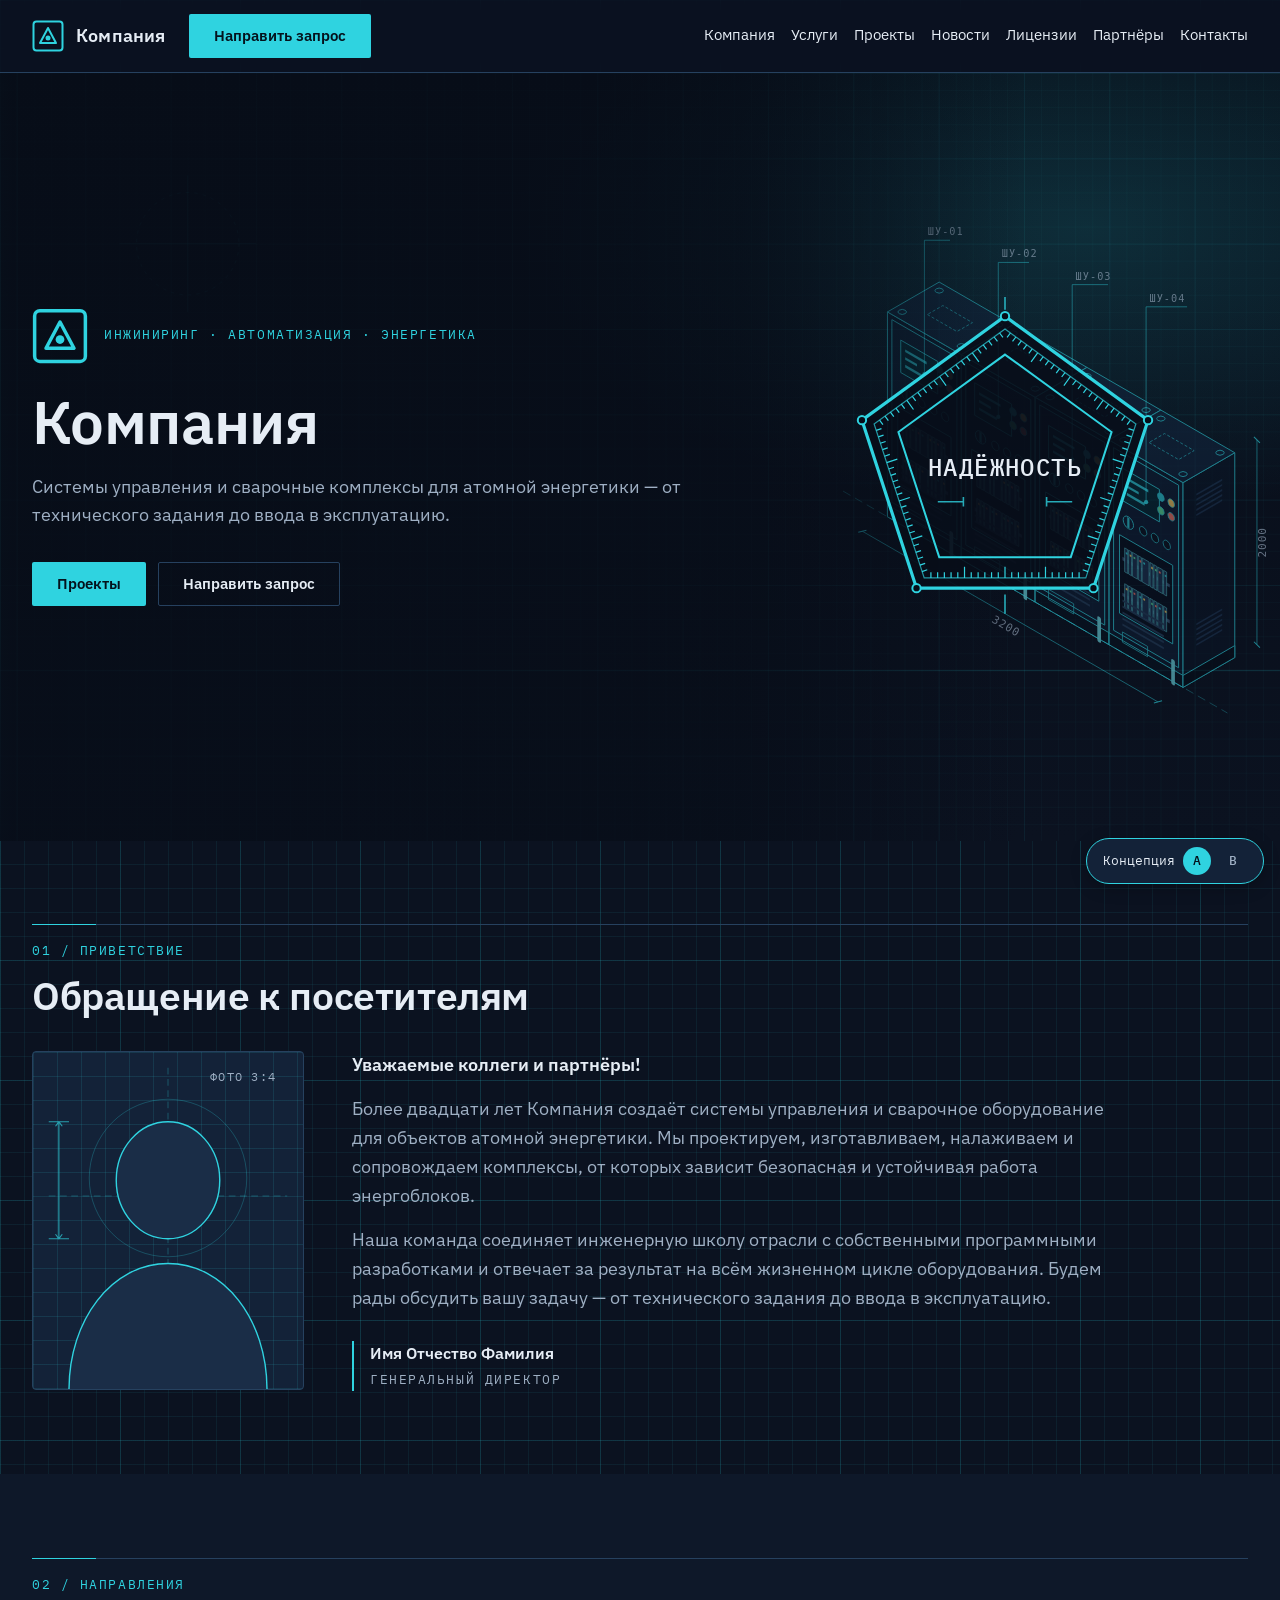
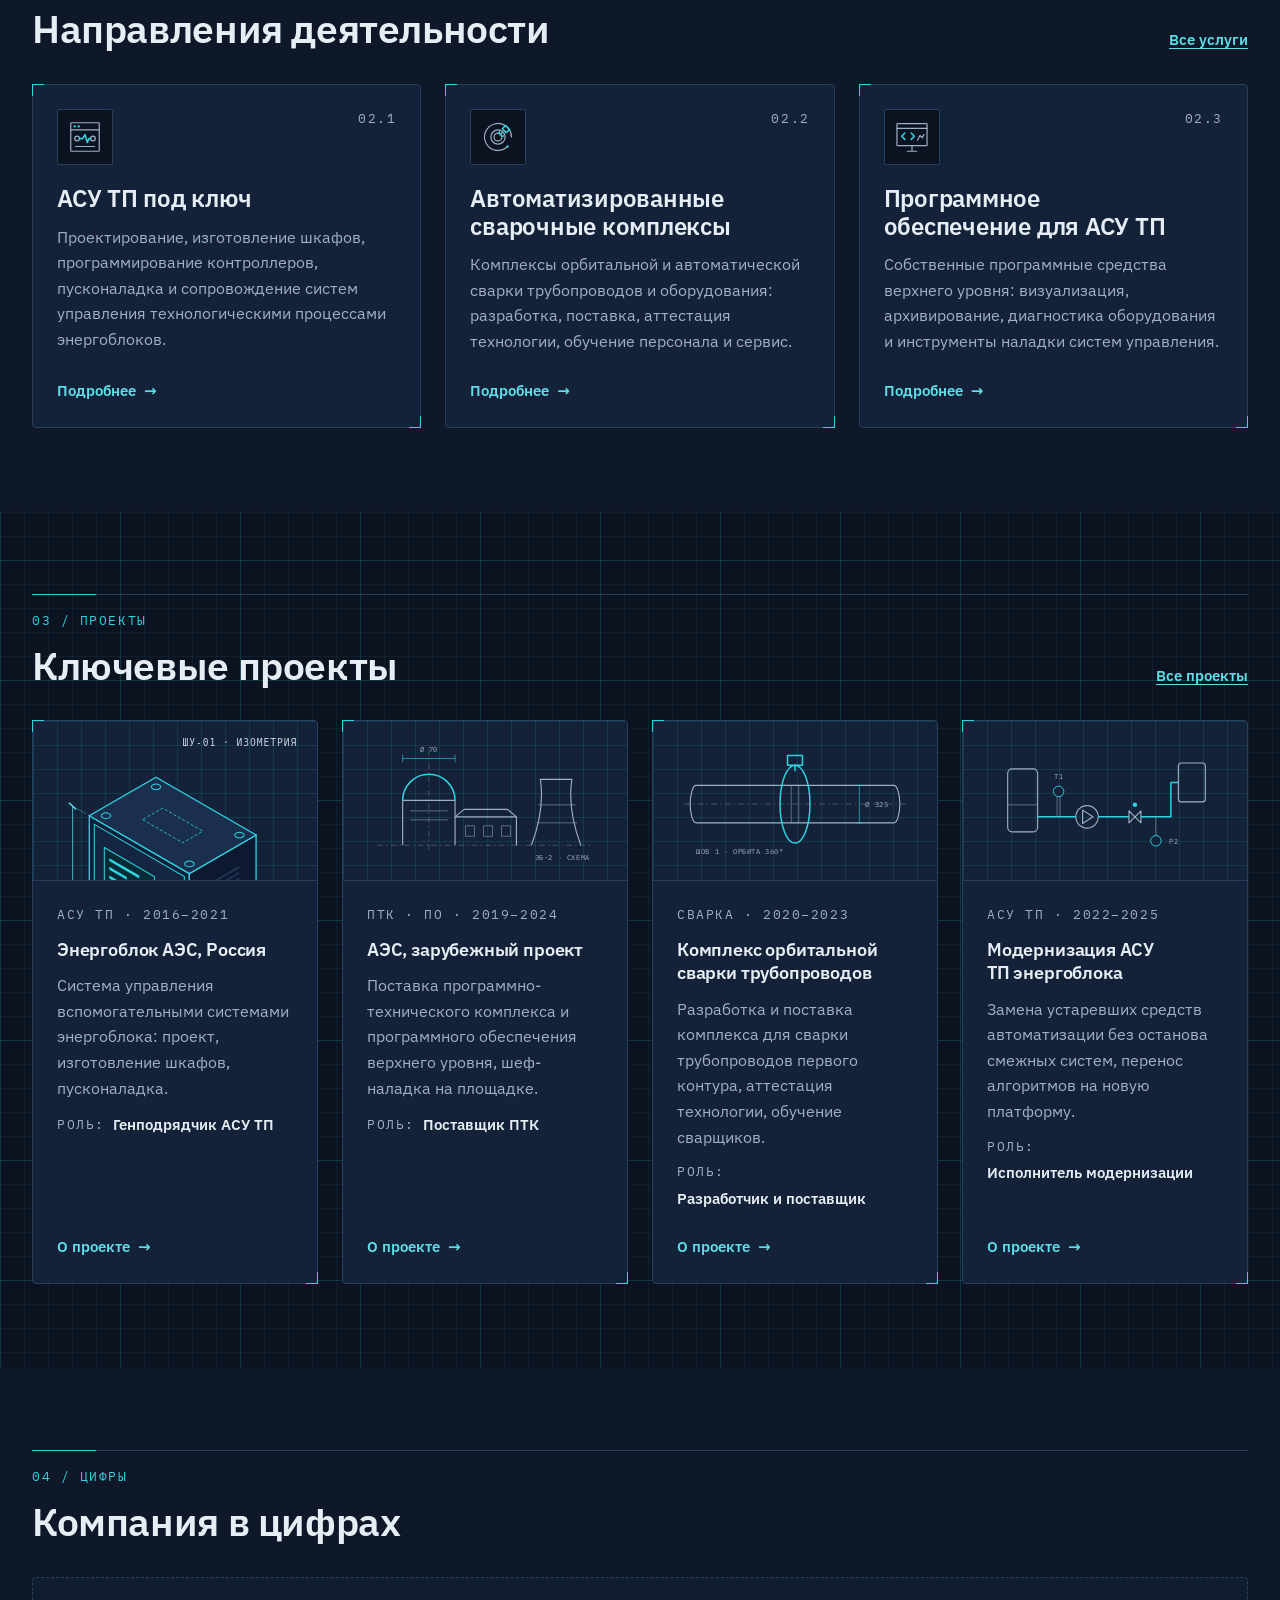
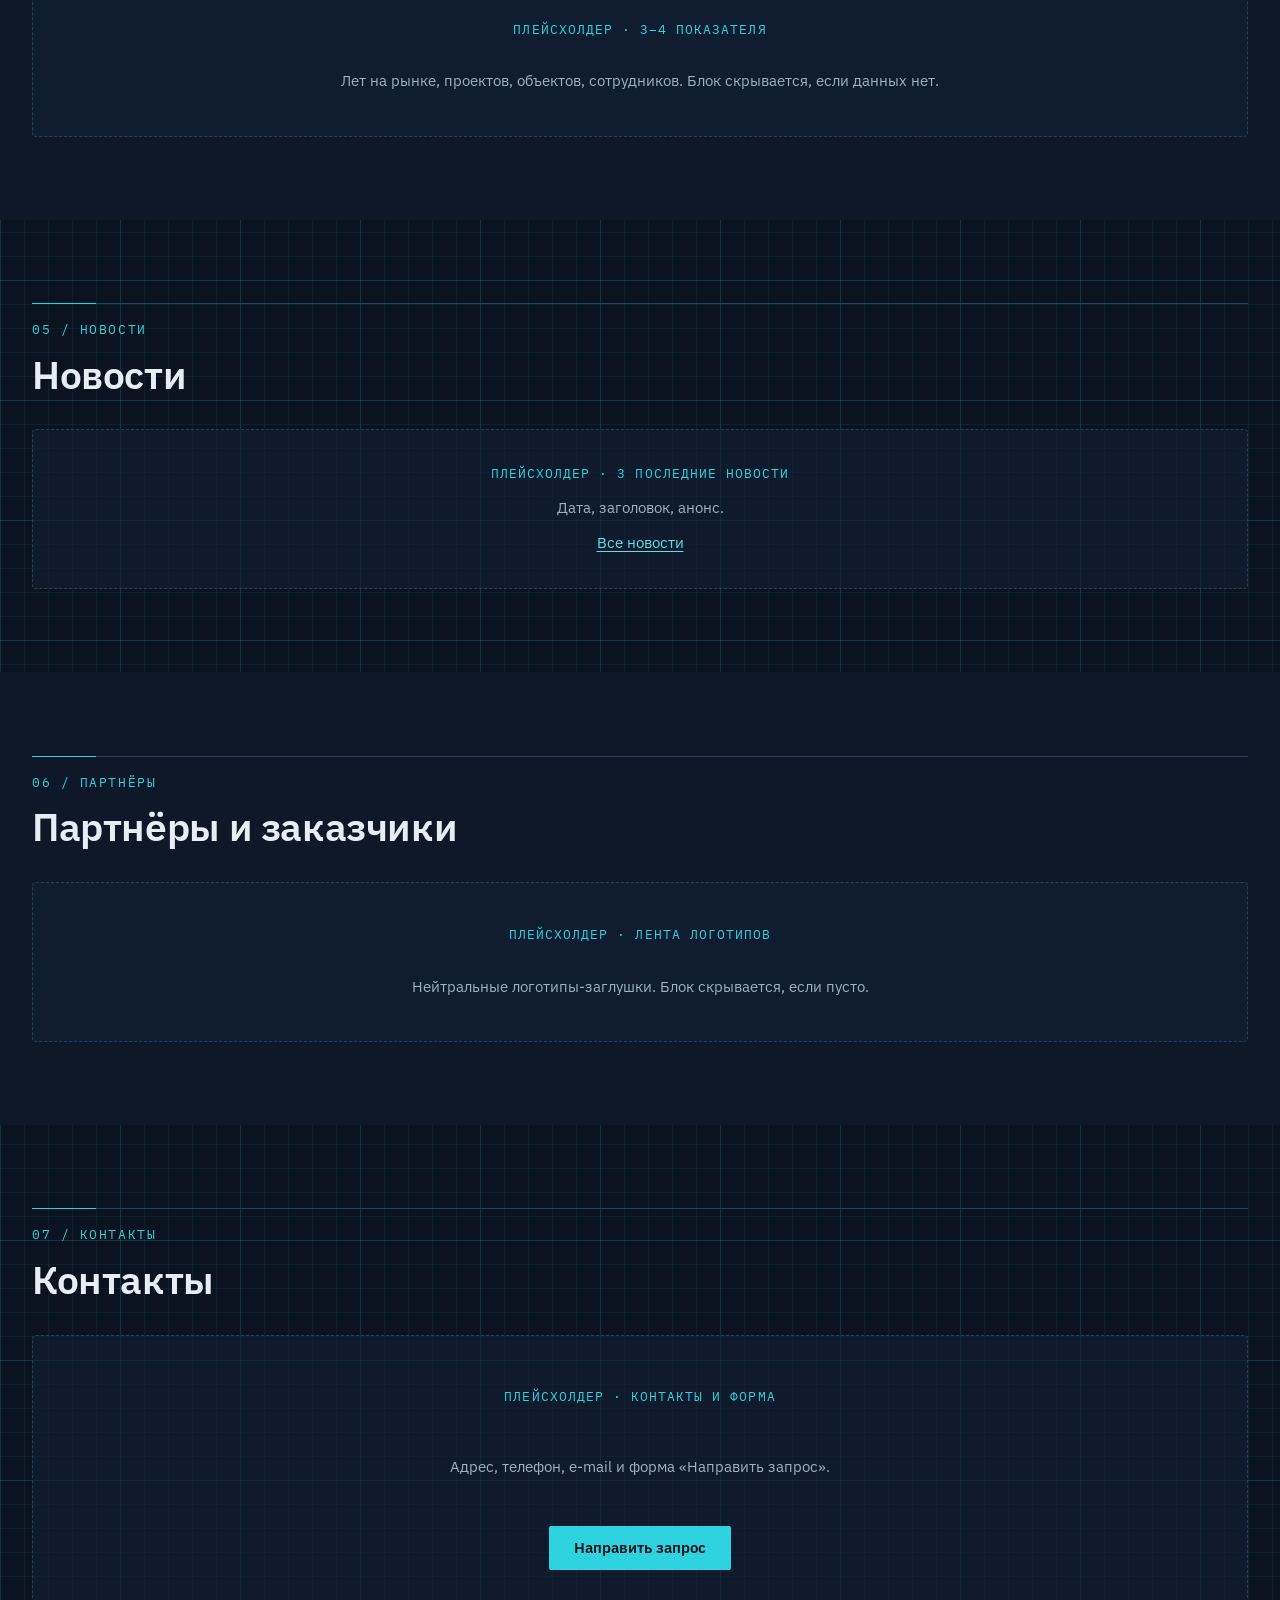
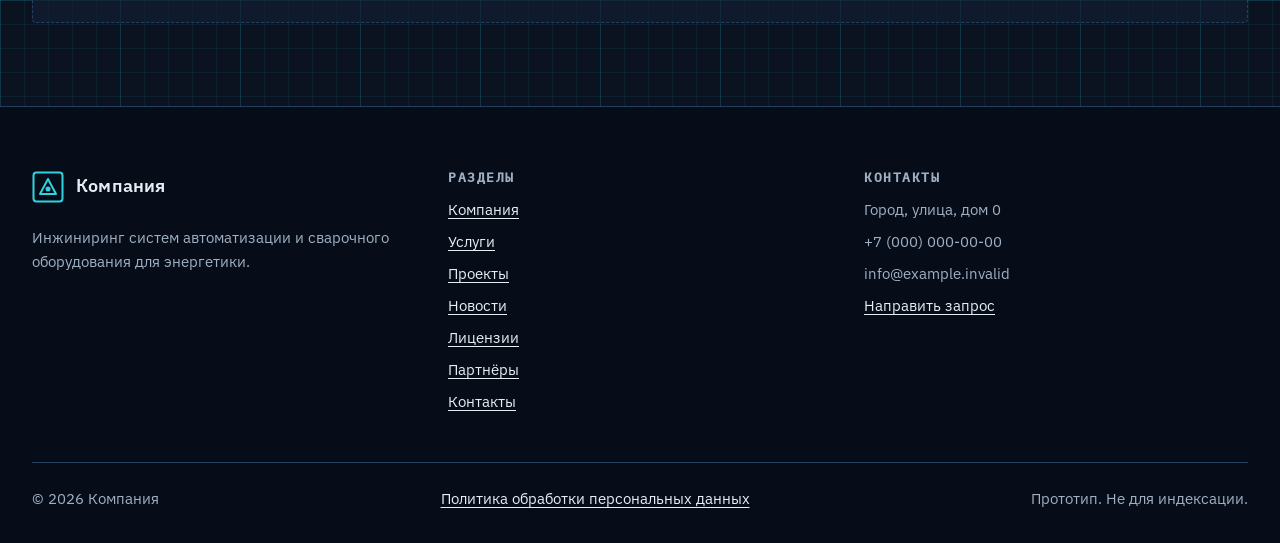
==== index.html @ c1baadd8 "WIP 0003: key projects - four anonymized project cards with code-drawn covers" ====
<!doctype html>
<html lang="ru" class="no-js" data-concept="a">
<head>
  <meta charset="utf-8">
  <meta name="viewport" content="width=device-width, initial-scale=1">
  <meta name="robots" content="noindex, nofollow">
  <title>Компания — прототип сайта</title>
  <meta name="description" content="Кликабельный прототип корпоративного сайта инжиниринговой компании.">
  <link rel="icon" href="assets/img/favicon.svg" type="image/svg+xml">
  <link rel="preload" href="assets/fonts/ibm-plex-sans/ibm-plex-sans-cyrillic-400-normal.woff2" as="font" type="font/woff2" crossorigin>
  <link rel="stylesheet" href="assets/css/fonts.css">
  <link rel="stylesheet" href="assets/css/tokens.css">
  <link rel="stylesheet" href="assets/css/base.css">
  <link rel="stylesheet" href="assets/css/blocks.css">
  <script src="assets/js/concept-init.js"></script>
  <script src="assets/js/main.js" defer></script>
</head>
<body>
  <a class="skip-link" href="#main">Перейти к содержанию</a>

  <header class="site-header">
    <div class="container site-header__inner">
      <a class="brand" href="index.html" aria-label="Компания — на главную">
        <svg class="brand__mark" viewBox="0 0 32 32" aria-hidden="true" focusable="false">
          <rect x="1.5" y="1.5" width="29" height="29" rx="3" fill="none" stroke="currentColor" stroke-width="2"/>
          <path d="M8 23 16 8l8 15z" fill="none" stroke="currentColor" stroke-width="2" stroke-linejoin="round"/>
          <circle cx="16" cy="18" r="2.5" fill="currentColor"/>
        </svg>
        <span class="brand__name">Компания</span>
      </a>
      <a class="btn btn--primary site-header__cta" href="#request">Направить запрос</a>
      <button class="nav-toggle" type="button" data-nav-toggle aria-expanded="false" aria-controls="site-nav" aria-label="Открыть меню">
        <span class="nav-toggle__icon" aria-hidden="true"></span>
      </button>
      <nav class="site-nav" id="site-nav" aria-label="Основное меню">
        <ul class="site-nav__list">
            <li><a class="site-nav__link" href="company.html">Компания</a></li>
            <li><a class="site-nav__link" href="services.html">Услуги</a></li>
            <li><a class="site-nav__link" href="projects.html">Проекты</a></li>
            <li><a class="site-nav__link" href="news.html">Новости</a></li>
            <li><a class="site-nav__link" href="licenses.html">Лицензии</a></li>
            <li><a class="site-nav__link" href="partners.html">Партнёры</a></li>
            <li><a class="site-nav__link" href="contacts.html">Контакты</a></li>
        </ul>
      </nav>
    </div>
  </header>

  <main id="main" tabindex="-1">
    <section class="hero theme-inverse" id="hero" aria-labelledby="hero-title" data-block="hero">
      <div class="hero__art" aria-hidden="true"><span class="hero__scan"></span></div>
      <div class="container hero__grid">
        <div>
          <div class="hero__brand">
            <svg class="hero__logo" viewBox="0 0 32 32" aria-hidden="true" focusable="false">
          <rect x="1.5" y="1.5" width="29" height="29" rx="3" fill="none" stroke="currentColor" stroke-width="2"/>
          <path d="M8 23 16 8l8 15z" fill="none" stroke="currentColor" stroke-width="2" stroke-linejoin="round"/>
          <circle cx="16" cy="18" r="2.5" fill="currentColor"/>
        </svg>
            <span class="eyebrow">Инжиниринг · Автоматизация · Энергетика</span>
          </div>
          <h1 class="hero__title" id="hero-title">Компания</h1>
          <!-- Слоган — текст-рыба, будет заменён формулировкой заказчика -->
          <p class="hero__slogan">Системы управления и сварочные комплексы для атомной энергетики — от технического задания до ввода в эксплуатацию.</p>
          <div class="hero__actions">
            <a class="btn btn--primary" href="projects.html">Проекты</a>
            <a class="btn btn--ghost" href="#request">Направить запрос</a>
          </div>
        </div>
        <!--
          Пятиугольный знак. ТЕКСТ ЗНАКА меняется в двух местах ниже:
          в <title> (его читает скринридер) и в <text class="sign__text">.
          Длинная надпись сама ужимается по ширине (data-max, см. assets/js/main.js).
          Графика A и B — две группы, видна та, что соответствует концепции.
        -->
        <svg class="sign hero__sign" viewBox="0 0 200 200" role="img" aria-labelledby="sign-title" focusable="false">
          <title id="sign-title">Знак компании «Надёжность»</title>
          <defs>
            <linearGradient id="sign-fill" x1="0" y1="0" x2="0" y2="1">
              <stop offset="0" class="sign__stop-1"/>
              <stop offset="1" class="sign__stop-2"/>
            </linearGradient>
          </defs>
          <g class="sign__art sign__art--a">
            <polygon class="sign__plate" points="100.0,12.0 189.4,77.0 155.3,182.0 44.7,182.0 10.6,77.0"/>
            <polygon class="sign__outline" points="100.0,12.0 189.4,77.0 155.3,182.0 44.7,182.0 10.6,77.0"/>
            <polygon class="sign__line" points="100.0,20.0 181.8,79.4 150.5,175.6 49.5,175.6 18.2,79.4"/>
            <path class="sign__ticks" d="M103.4 22.5l-2.1 2.8M106.8 25.0l-2.1 2.8M110.2 27.4l-2.1 2.8M113.6 29.9l-2.1 2.8M117.0 32.4l-2.1 2.8M120.4 34.9l-4.1 5.7M123.9 37.3l-2.1 2.8M127.3 39.8l-2.1 2.8M130.7 42.3l-2.1 2.8M134.1 44.8l-2.1 2.8M137.5 47.2l-2.1 2.8M140.9 49.7l-4.1 5.7M144.3 52.2l-2.1 2.8M147.7 54.7l-2.1 2.8M151.1 57.1l-2.1 2.8M154.5 59.6l-2.1 2.8M157.9 62.1l-2.1 2.8M161.3 64.6l-4.1 5.7M164.8 67.0l-2.1 2.8M168.2 69.5l-2.1 2.8M171.6 72.0l-2.1 2.8M175.0 74.5l-2.1 2.8M178.4 76.9l-2.1 2.8M180.5 83.4l-3.3 -1.1M179.2 87.4l-3.3 -1.1M177.9 91.4l-3.3 -1.1M176.6 95.4l-3.3 -1.1M175.3 99.5l-3.3 -1.1M174.0 103.5l-6.7 -2.2M172.7 107.5l-3.3 -1.1M171.4 111.5l-3.3 -1.1M170.1 115.5l-3.3 -1.1M168.8 119.5l-3.3 -1.1M167.5 123.5l-3.3 -1.1M166.2 127.5l-6.7 -2.2M164.9 131.5l-3.3 -1.1M163.6 135.5l-3.3 -1.1M162.3 139.5l-3.3 -1.1M161.0 143.5l-3.3 -1.1M159.7 147.5l-3.3 -1.1M158.4 151.5l-6.7 -2.2M157.1 155.5l-3.3 -1.1M155.8 159.6l-3.3 -1.1M154.5 163.6l-3.3 -1.1M153.2 167.6l-3.3 -1.1M151.9 171.6l-3.3 -1.1M146.3 175.6l-0.0 -3.5M142.1 175.6l-0.0 -3.5M137.9 175.6l-0.0 -3.5M133.7 175.6l-0.0 -3.5M129.5 175.6l-0.0 -3.5M125.3 175.6l-0.0 -7.0M121.1 175.6l-0.0 -3.5M116.8 175.6l-0.0 -3.5M112.6 175.6l-0.0 -3.5M108.4 175.6l-0.0 -3.5M104.2 175.6l-0.0 -3.5M100.0 175.6l-0.0 -7.0M95.8 175.6l-0.0 -3.5M91.6 175.6l-0.0 -3.5M87.4 175.6l-0.0 -3.5M83.2 175.6l-0.0 -3.5M78.9 175.6l-0.0 -3.5M74.7 175.6l-0.0 -7.0M70.5 175.6l-0.0 -3.5M66.3 175.6l-0.0 -3.5M62.1 175.6l-0.0 -3.5M57.9 175.6l-0.0 -3.5M53.7 175.6l-0.0 -3.5M48.1 171.6l3.3 -1.1M46.8 167.6l3.3 -1.1M45.5 163.6l3.3 -1.1M44.2 159.6l3.3 -1.1M42.9 155.5l3.3 -1.1M41.6 151.5l6.7 -2.2M40.3 147.5l3.3 -1.1M39.0 143.5l3.3 -1.1M37.7 139.5l3.3 -1.1M36.4 135.5l3.3 -1.1M35.1 131.5l3.3 -1.1M33.8 127.5l6.7 -2.2M32.5 123.5l3.3 -1.1M31.2 119.5l3.3 -1.1M29.9 115.5l3.3 -1.1M28.6 111.5l3.3 -1.1M27.3 107.5l3.3 -1.1M26.0 103.5l6.7 -2.2M24.7 99.5l3.3 -1.1M23.4 95.4l3.3 -1.1M22.1 91.4l3.3 -1.1M20.8 87.4l3.3 -1.1M19.5 83.4l3.3 -1.1M21.6 76.9l2.1 2.8M25.0 74.5l2.1 2.8M28.4 72.0l2.1 2.8M31.8 69.5l2.1 2.8M35.2 67.0l2.1 2.8M38.7 64.6l4.1 5.7M42.1 62.1l2.1 2.8M45.5 59.6l2.1 2.8M48.9 57.1l2.1 2.8M52.3 54.7l2.1 2.8M55.7 52.2l2.1 2.8M59.1 49.7l4.1 5.7M62.5 47.2l2.1 2.8M65.9 44.8l2.1 2.8M69.3 42.3l2.1 2.8M72.7 39.8l2.1 2.8M76.1 37.3l2.1 2.8M79.6 34.9l4.1 5.7M83.0 32.4l2.1 2.8M86.4 29.9l2.1 2.8M89.8 27.4l2.1 2.8M93.2 25.0l2.1 2.8M96.6 22.5l2.1 2.8"/>
            <polygon class="sign__frame" points="100.0,36.0 166.6,84.4 141.1,162.6 58.9,162.6 33.4,84.4"/>
            <g class="sign__nodes"><circle cx="100.0" cy="12.0" r="2.6"/><circle cx="189.4" cy="77.0" r="2.6"/><circle cx="155.3" cy="182.0" r="2.6"/><circle cx="44.7" cy="182.0" r="2.6"/><circle cx="10.6" cy="77.0" r="2.6"/></g>
            <path class="sign__marks" d="M100 0v8M100 186v12M58 128h16M126 128h16M74 125v6M126 125v6"/>
          </g>
          <g class="sign__art sign__art--b">
            <polygon class="sign__ring" points="100.0,9.0 192.3,76.0 157.0,184.5 43.0,184.5 7.7,76.0"/>
            <polygon class="sign__body" points="100.0,16.0 185.6,78.2 152.9,178.8 47.1,178.8 14.4,78.2" fill="url(#sign-fill)"/>
            <polygon class="sign__inner" points="100.0,28.0 174.2,81.9 145.8,169.1 54.2,169.1 25.8,81.9"/>
            <path class="sign__rule" d="M76 128h48"/>
          </g>
          <text class="sign__text" x="100" y="106" text-anchor="middle" dominant-baseline="central" data-max="108">Надёжность</text>
        </svg>
      </div>
    </section>
    <section class="section" id="welcome" aria-labelledby="welcome-title" data-block="welcome">
      <div class="container">
        <div class="section__head">
          <span class="eyebrow">01 / Приветствие</span>
          <h2 id="welcome-title">Обращение к посетителям</h2>
        </div>
        <div class="welcome">
          <!-- Портрет — абстрактный плейсхолдер, нарисован кодом; фото руководителя предоставит заказчик -->
          <div class="welcome__portrait grid-surface frame-ticks">
            <svg class="portrait" viewBox="0 0 240 300" aria-hidden="true" focusable="false">
              <path class="portrait__axis" d="M120 14v272M14 128h212"/>
              <circle class="portrait__ring" cx="120" cy="112" r="70"/>
              <path class="portrait__fill" d="M120 62a46 52 0 1 1 0 104a46 52 0 1 1 0-104zM32 300c0-62 38-112 88-112s88 50 88 112z"/>
              <path class="portrait__line" d="M120 62a46 52 0 1 1 0 104a46 52 0 1 1 0-104zM32 300c0-62 38-112 88-112s88 50 88 112"/>
              <path class="portrait__dim" d="M14 62h18M14 166h18M23 62v104M20 66l3-4 3 4M20 162l3 4 3-4"/>
              <text class="portrait__label" x="216" y="26" text-anchor="end">ФОТО 3:4</text>
            </svg>
          </div>
          <div class="welcome__body">
            <p class="welcome__lead">Уважаемые коллеги и партнёры!</p>
            <p class="welcome__text">Более двадцати лет Компания создаёт системы управления и сварочное оборудование для объектов атомной энергетики. Мы проектируем, изготавливаем, налаживаем и сопровождаем комплексы, от которых зависит безопасная и устойчивая работа энергоблоков.</p>
            <p class="welcome__text">Наша команда соединяет инженерную школу отрасли с собственными программными разработками и отвечает за результат на всём жизненном цикле оборудования. Будем рады обсудить вашу задачу — от технического задания до ввода в эксплуатацию.</p>
            <p class="welcome__sign">
              <span class="welcome__name">Имя Отчество Фамилия</span>
              <span class="welcome__role label">Генеральный директор</span>
            </p>
          </div>
        </div>
      </div>
    </section>
    <section class="section section--alt" id="directions" aria-labelledby="directions-title" data-block="directions">
      <div class="container">
        <div class="section__head section__head--split">
          <span class="eyebrow">02 / Направления</span>
          <h2 id="directions-title">Направления деятельности</h2>
          <a class="section__more" href="services.html">Все услуги</a>
        </div>
        <ul class="card-grid card-grid--3" role="list">
          <li>
            <article class="card direction frame-ticks">
              <div class="card__body">
                <div class="direction__top">
                  <svg class="icon direction__icon" viewBox="0 0 48 48" aria-hidden="true" focusable="false">
                    <rect x="6" y="6" width="36" height="36" rx="1"/>
                    <path d="M6 15h36M12 36h24"/>
                    <circle cx="14" cy="26" r="3"/>
                    <circle cx="34" cy="26" r="3"/>
                    <path class="icon__accent" d="M17 26h4l3-5 3 10 2-5h2"/>
                    <circle class="icon__dot" cx="11" cy="10.5" r="1.5"/>
                    <circle class="icon__dot" cx="16" cy="10.5" r="1.5"/>
                  </svg>
                  <span class="label">02.1</span>
                </div>
                <h3 class="card__title"><a class="card__link" href="services.html">АСУ ТП под ключ</a></h3>
                <p class="card__text">Проектирование, изготовление шкафов, программирование контроллеров, пусконаладка и сопровождение систем управления технологическими процессами энергоблоков.</p>
                <span class="card__more" aria-hidden="true">Подробнее</span>
              </div>
            </article>
          </li>
          <li>
            <article class="card direction frame-ticks">
              <div class="card__body">
                <div class="direction__top">
                  <svg class="icon direction__icon" viewBox="0 0 48 48" aria-hidden="true" focusable="false">
                    <circle cx="24" cy="24" r="9"/>
                    <circle cx="24" cy="24" r="5"/>
                    <path d="M36 36A17 17 0 1 1 41 24"/>
                    <path class="icon__accent" d="M33.5 9.5l5 5-4 4-5-5zM29 19l-2.5 2.5M31 22.5l-2 1M26 17.5l-1 2"/>
                    <circle class="icon__dot" cx="36" cy="36" r="1.5"/>
                  </svg>
                  <span class="label">02.2</span>
                </div>
                <h3 class="card__title"><a class="card__link" href="services.html">Автоматизированные сварочные комплексы</a></h3>
                <p class="card__text">Комплексы орбитальной и автоматической сварки трубопроводов и оборудования: разработка, поставка, аттестация технологии, обучение персонала и сервис.</p>
                <span class="card__more" aria-hidden="true">Подробнее</span>
              </div>
            </article>
          </li>
          <li>
            <article class="card direction frame-ticks">
              <div class="card__body">
                <div class="direction__top">
                  <svg class="icon direction__icon" viewBox="0 0 48 48" aria-hidden="true" focusable="false">
                    <rect x="5" y="7" width="38" height="28" rx="1"/>
                    <path d="M5 13h38M18 42h12M24 35v7"/>
                    <path class="icon__accent" d="M15 19l-4 4 4 4M23 19l4 4-4 4"/>
                    <path d="M31 28l3-6 3 3 2-4"/>
                  </svg>
                  <span class="label">02.3</span>
                </div>
                <h3 class="card__title"><a class="card__link" href="services.html">Программное обеспечение для АСУ ТП</a></h3>
                <p class="card__text">Собственные программные средства верхнего уровня: визуализация, архивирование, диагностика оборудования и инструменты наладки систем управления.</p>
                <span class="card__more" aria-hidden="true">Подробнее</span>
              </div>
            </article>
          </li>
        </ul>
      </div>
    </section>
    <section class="section" id="key-projects" aria-labelledby="key-projects-title" data-block="key-projects">
      <div class="container">
        <div class="section__head section__head--split">
          <span class="eyebrow">03 / Проекты</span>
          <h2 id="key-projects-title">Ключевые проекты</h2>
          <a class="section__more" href="projects.html">Все проекты</a>
        </div>
        <!-- Объекты обезличены; роли и годы условные. Обложки нарисованы кодом. -->
        <ul class="card-grid card-grid--4" role="list">
          <li>
            <article class="card project frame-ticks">
              <div class="project__cover grid-surface">
                <img class="only-a" src="assets/img/cabinet-a.svg" width="270" height="470" loading="lazy" decoding="async" alt="">
                <img class="only-b" src="assets/img/cabinet-b.svg" width="270" height="470" loading="lazy" decoding="async" alt="">
              </div>
              <div class="card__body">
                <span class="label">АСУ ТП · 2016–2021</span>
                <h3 class="card__title"><a class="card__link" href="project.html">Энергоблок АЭС, Россия</a></h3>
                <p class="card__text">Система управления вспомогательными системами энергоблока: проект, изготовление шкафов, пусконаладка.</p>
                <dl class="project__meta">
                  <dt>Роль</dt>
                  <dd>Генподрядчик АСУ ТП</dd>
                </dl>
                <span class="card__more" aria-hidden="true">О проекте</span>
              </div>
            </article>
          </li>
          <li>
            <article class="card project frame-ticks">
              <div class="project__cover grid-surface">
                <svg class="cover" viewBox="0 0 320 180" aria-hidden="true" focusable="false">
                  <path class="cover__axis" d="M85 22v136M16 150h288"/>
                  <path class="cover__dim" d="M50 34h70M50 29v10M120 29v10"/>
                  <text class="cover__text" x="85" y="26" text-anchor="middle">Ø 70</text>
                  <path class="cover__line" d="M50 150V90h70v60M120 112h82v38M120 112l12-10h58l12 10M222 150q18-48 12-88h42q-6 40 12 88"/>
                  <path class="cover__line cover__line--accent" d="M50 90a35 35 0 0 1 70 0"/>
                  <path class="cover__thin" d="M60 104h50M60 116h50M134 124h12v14h-12zM158 124h12v14h-12zM182 124h12v14h-12zM231 96h50M229 120h54"/>
                  <text class="cover__text" x="300" y="170" text-anchor="end">ЭБ-2 · СХЕМА</text>
                </svg>
              </div>
              <div class="card__body">
                <span class="label">ПТК · ПО · 2019–2024</span>
                <h3 class="card__title"><a class="card__link" href="project.html">АЭС, зарубежный проект</a></h3>
                <p class="card__text">Поставка программно-технического комплекса и программного обеспечения верхнего уровня, шеф-наладка на площадке.</p>
                <dl class="project__meta">
                  <dt>Роль</dt>
                  <dd>Поставщик ПТК</dd>
                </dl>
                <span class="card__more" aria-hidden="true">О проекте</span>
              </div>
            </article>
          </li>
          <li>
            <article class="card project frame-ticks">
              <div class="project__cover grid-surface">
                <svg class="cover" viewBox="0 0 320 180" aria-hidden="true" focusable="false">
                  <path class="cover__axis" d="M12 95h296"/>
                  <path class="cover__line" d="M28 70h264M28 120h264M28 70a8 25 0 0 0 0 50M292 70a8 25 0 0 1 0 50"/>
                  <path class="cover__thin" d="M155 70v50M165 70v50"/>
                  <ellipse class="cover__line cover__line--accent" cx="160" cy="95" rx="20" ry="52"/>
                  <path class="cover__line cover__line--accent" d="M150 30h20v13h-20zM160 43v8"/>
                  <path class="cover__dim" d="M246 70v50M241 70h10M241 120h10"/>
                  <text class="cover__text" x="254" y="99">Ø 325</text>
                  <text class="cover__text" x="28" y="162">ШОВ 1 · ОРБИТА 360°</text>
                </svg>
              </div>
              <div class="card__body">
                <span class="label">Сварка · 2020–2023</span>
                <h3 class="card__title"><a class="card__link" href="project.html">Комплекс орбитальной сварки трубопроводов</a></h3>
                <p class="card__text">Разработка и поставка комплекса для сварки трубопроводов первого контура, аттестация технологии, обучение сварщиков.</p>
                <dl class="project__meta">
                  <dt>Роль</dt>
                  <dd>Разработчик и поставщик</dd>
                </dl>
                <span class="card__more" aria-hidden="true">О проекте</span>
              </div>
            </article>
          </li>
          <li>
            <article class="card project frame-ticks">
              <div class="project__cover grid-surface">
                <svg class="cover" viewBox="0 0 320 180" aria-hidden="true" focusable="false">
                  <rect class="cover__line" x="30" y="48" width="40" height="84" rx="6"/>
                  <path class="cover__thin" d="M30 96h40"/>
                  <circle class="cover__line" cx="136" cy="112" r="15"/>
                  <path class="cover__line" d="M130 103l14 9-14 9z"/>
                  <path class="cover__line" d="M192 104l16 16v-16l-16 16z"/>
                  <rect class="cover__line" x="258" y="40" width="36" height="52" rx="4"/>
                  <path class="cover__line cover__line--accent" d="M70 112h51M151 112h41M208 112h40V66h10"/>
                  <path class="cover__thin" d="M96 112V84M100 112v-28M228 112v26"/>
                  <circle class="cover__node" cx="98" cy="78" r="7"/>
                  <circle class="cover__node" cx="228" cy="144" r="7"/>
                  <text class="cover__text" x="98" y="62" text-anchor="middle">T1</text>
                  <text class="cover__text" x="246" y="148">P2</text>
                  <circle class="cover__dot" cx="200" cy="96" r="3"/>
                </svg>
              </div>
              <div class="card__body">
                <span class="label">АСУ ТП · 2022–2025</span>
                <h3 class="card__title"><a class="card__link" href="project.html">Модернизация АСУ ТП энергоблока</a></h3>
                <p class="card__text">Замена устаревших средств автоматизации без останова смежных систем, перенос алгоритмов на новую платформу.</p>
                <dl class="project__meta">
                  <dt>Роль</dt>
                  <dd>Исполнитель модернизации</dd>
                </dl>
                <span class="card__more" aria-hidden="true">О проекте</span>
              </div>
            </article>
          </li>
        </ul>
      </div>
    </section>
    <section class="section section--alt" id="figures" aria-labelledby="figures-title" data-block="figures">
      <div class="container">
        <div class="section__head">
          <span class="eyebrow">04 / Цифры</span>
          <h2 id="figures-title">Компания в цифрах</h2>
        </div>
        <div class="placeholder">
          <span class="placeholder__tag">Плейсхолдер · 3–4 показателя</span>
          <p>Лет на рынке, проектов, объектов, сотрудников. Блок скрывается, если данных нет.</p>
        </div>
      </div>
    </section>
    <section class="section" id="news" aria-labelledby="news-title" data-block="news">
      <div class="container">
        <div class="section__head">
          <span class="eyebrow">05 / Новости</span>
          <h2 id="news-title">Новости</h2>
        </div>
        <div class="placeholder">
          <span class="placeholder__tag">Плейсхолдер · 3 последние новости</span>
          <p>Дата, заголовок, анонс.</p>
          <p><a href="news.html">Все новости</a></p>
        </div>
      </div>
    </section>
    <section class="section section--alt" id="partners" aria-labelledby="partners-title" data-block="partners">
      <div class="container">
        <div class="section__head">
          <span class="eyebrow">06 / Партнёры</span>
          <h2 id="partners-title">Партнёры и заказчики</h2>
        </div>
        <div class="placeholder">
          <span class="placeholder__tag">Плейсхолдер · лента логотипов</span>
          <p>Нейтральные логотипы-заглушки. Блок скрывается, если пусто.</p>
        </div>
      </div>
    </section>
    <section class="section" id="contacts" aria-labelledby="contacts-title" data-block="contacts">
      <div class="container">
        <div class="section__head">
          <span class="eyebrow">07 / Контакты</span>
          <h2 id="contacts-title">Контакты</h2>
        </div>
        <div class="placeholder placeholder--tall">
          <span class="placeholder__tag">Плейсхолдер · контакты и форма</span>
          <p>Адрес, телефон, e-mail и форма «Направить запрос».</p>
          <p><a class="btn btn--primary" href="contacts.html#request">Направить запрос</a></p>
        </div>
      </div>
    </section>
  </main>

  <footer class="site-footer theme-inverse">
    <div class="container">
      <div class="site-footer__grid">
        <div>
          <a class="brand" href="index.html" aria-label="Компания — на главную">
            <svg class="brand__mark" viewBox="0 0 32 32" aria-hidden="true" focusable="false">
          <rect x="1.5" y="1.5" width="29" height="29" rx="3" fill="none" stroke="currentColor" stroke-width="2"/>
          <path d="M8 23 16 8l8 15z" fill="none" stroke="currentColor" stroke-width="2" stroke-linejoin="round"/>
          <circle cx="16" cy="18" r="2.5" fill="currentColor"/>
        </svg>
            <span class="brand__name">Компания</span>
          </a>
          <p class="site-footer__muted site-footer__about">Инжиниринг систем автоматизации и сварочного оборудования для энергетики.</p>
        </div>
        <nav aria-label="Разделы сайта">
          <h2 class="site-footer__title">Разделы</h2>
          <ul class="site-footer__list">
            <li><a href="company.html">Компания</a></li>
            <li><a href="services.html">Услуги</a></li>
            <li><a href="projects.html">Проекты</a></li>
            <li><a href="news.html">Новости</a></li>
            <li><a href="licenses.html">Лицензии</a></li>
            <li><a href="partners.html">Партнёры</a></li>
            <li><a href="contacts.html">Контакты</a></li>
          </ul>
        </nav>
        <div>
          <h2 class="site-footer__title">Контакты</h2>
          <ul class="site-footer__list">
            <li class="site-footer__muted">Город, улица, дом 0</li>
            <li class="site-footer__muted">+7 (000) 000-00-00</li>
            <li class="site-footer__muted">info@example.invalid</li>
            <li><a href="contacts.html#request">Направить запрос</a></li>
          </ul>
        </div>
      </div>
      <div class="site-footer__bottom">
        <span>© <span data-year>2026</span> Компания</span>
        <a href="privacy.html">Политика обработки персональных данных</a>
        <span>Прототип. Не для индексации.</span>
      </div>
    </div>
  </footer>

  <button class="concept-switch" type="button" data-concept-toggle hidden aria-label="Переключить концепцию оформления">
    <span class="concept-switch__word" aria-hidden="true">Концепция</span>
    <span class="concept-switch__opt is-active" data-concept-opt="a" aria-hidden="true">A</span>
    <span class="concept-switch__opt" data-concept-opt="b" aria-hidden="true">B</span>
  </button>
  <div class="visually-hidden" role="status" aria-live="polite" data-concept-status></div>
</body>
</html>
---- assets/css/fonts.css ----
/*
 * Self-hosted fonts (SIL Open Font License 1.1, see CREDITS.md and
 * assets/fonts/<family>/OFL.txt). Only Latin + Cyrillic subsets are shipped.
 * Paths are relative to this file, so the site works from any sub-folder.
 */

/* IBM Plex Sans — body and headings */
@font-face {
  font-family: "IBM Plex Sans";
  font-style: normal;
  font-weight: 400;
  font-display: swap;
  src: url("../fonts/ibm-plex-sans/ibm-plex-sans-cyrillic-400-normal.woff2") format("woff2");
  unicode-range: U+0301, U+0400-045F, U+0490-0491, U+04B0-04B1, U+2116;
}
@font-face {
  font-family: "IBM Plex Sans";
  font-style: normal;
  font-weight: 400;
  font-display: swap;
  src: url("../fonts/ibm-plex-sans/ibm-plex-sans-latin-400-normal.woff2") format("woff2");
  unicode-range: U+0000-00FF, U+0131, U+0152-0153, U+02BB-02BC, U+02C6, U+02DA, U+02DC, U+0304, U+0308, U+0329, U+2000-206F, U+20AC, U+2122, U+2191, U+2193, U+2212, U+2215, U+FEFF, U+FFFD;
}
@font-face {
  font-family: "IBM Plex Sans";
  font-style: normal;
  font-weight: 600;
  font-display: swap;
  src: url("../fonts/ibm-plex-sans/ibm-plex-sans-cyrillic-600-normal.woff2") format("woff2");
  unicode-range: U+0301, U+0400-045F, U+0490-0491, U+04B0-04B1, U+2116;
}
@font-face {
  font-family: "IBM Plex Sans";
  font-style: normal;
  font-weight: 600;
  font-display: swap;
  src: url("../fonts/ibm-plex-sans/ibm-plex-sans-latin-600-normal.woff2") format("woff2");
  unicode-range: U+0000-00FF, U+0131, U+0152-0153, U+02BB-02BC, U+02C6, U+02DA, U+02DC, U+0304, U+0308, U+0329, U+2000-206F, U+20AC, U+2122, U+2191, U+2193, U+2212, U+2215, U+FEFF, U+FFFD;
}

/* IBM Plex Mono — technical accent (labels, numbers, meta) */
@font-face {
  font-family: "IBM Plex Mono";
  font-style: normal;
  font-weight: 400;
  font-display: swap;
  src: url("../fonts/ibm-plex-mono/ibm-plex-mono-cyrillic-400-normal.woff2") format("woff2");
  unicode-range: U+0301, U+0400-045F, U+0490-0491, U+04B0-04B1, U+2116;
}
@font-face {
  font-family: "IBM Plex Mono";
  font-style: normal;
  font-weight: 400;
  font-display: swap;
  src: url("../fonts/ibm-plex-mono/ibm-plex-mono-latin-400-normal.woff2") format("woff2");
  unicode-range: U+0000-00FF, U+0131, U+0152-0153, U+02BB-02BC, U+02C6, U+02DA, U+02DC, U+0304, U+0308, U+0329, U+2000-206F, U+20AC, U+2122, U+2191, U+2193, U+2212, U+2215, U+FEFF, U+FFFD;
}
@font-face {
  font-family: "IBM Plex Mono";
  font-style: normal;
  font-weight: 500;
  font-display: swap;
  src: url("../fonts/ibm-plex-mono/ibm-plex-mono-cyrillic-500-normal.woff2") format("woff2");
  unicode-range: U+0301, U+0400-045F, U+0490-0491, U+04B0-04B1, U+2116;
}
@font-face {
  font-family: "IBM Plex Mono";
  font-style: normal;
  font-weight: 500;
  font-display: swap;
  src: url("../fonts/ibm-plex-mono/ibm-plex-mono-latin-500-normal.woff2") format("woff2");
  unicode-range: U+0000-00FF, U+0131, U+0152-0153, U+02BB-02BC, U+02C6, U+02DA, U+02DC, U+0304, U+0308, U+0329, U+2000-206F, U+20AC, U+2122, U+2191, U+2193, U+2212, U+2215, U+FEFF, U+FFFD;
}
---- assets/css/tokens.css ----
/*
 * Design tokens.
 *
 * The page carries data-concept="a" | "b" on <html> (set by assets/js/concept-init.js
 * before first paint). Components use only the custom properties below, never
 * raw colours, so a concept is switched by redefining tokens — nothing else.
 *
 *   A «инженерный тёмный»   — graphite / dark blue, cyan accent, drawing grid, mono accents
 *   B «корпоративный светлый» — white, dark-blue text, dark hero, calm blue accent
 *
 * .theme-inverse marks a block that sits on the "inverse" surface (hero, footer):
 * it re-maps the colour tokens to the --inv-* set of the active concept.
 */

:root {
  /* Typography */
  --font-sans: "IBM Plex Sans", system-ui, -apple-system, "Segoe UI", Roboto, Arial, sans-serif;
  --font-mono: "IBM Plex Mono", ui-monospace, "SFMono-Regular", Menlo, Consolas, monospace;
  --font-body: var(--font-sans);
  --font-heading: var(--font-sans);
  --font-label: var(--font-mono);

  --fs-xs: 0.8125rem;
  --fs-sm: 0.9375rem;
  --fs-base: 1rem;
  --fs-lg: 1.125rem;
  --fs-h3: clamp(1.25rem, 1.1rem + 0.6vw, 1.5rem);
  --fs-h2: clamp(1.625rem, 1.3rem + 1.4vw, 2.5rem);
  --fs-h1: clamp(2.125rem, 1.5rem + 2.8vw, 4rem);
  --lh-tight: 1.15;
  --lh-base: 1.6;
  --fw-regular: 400;
  --fw-bold: 600;

  /* Spacing (4 px base) */
  --space-1: 0.25rem;
  --space-2: 0.5rem;
  --space-3: 0.75rem;
  --space-4: 1rem;
  --space-5: 1.5rem;
  --space-6: 2rem;
  --space-7: 3rem;
  --space-8: 4rem;
  --space-9: 6rem;
  --section-pad: clamp(3rem, 2rem + 4vw, 6rem);

  /* Layout */
  --container: 76rem;
  --gutter: clamp(1rem, 0.5rem + 2vw, 2rem);
  --header-h: 4.5rem;

  /* Motion */
  --dur-fast: 150ms;
  --dur-base: 250ms;
  --ease: cubic-bezier(0.2, 0, 0, 1);

  --focus-width: 3px;
}

/* ---------- Concept A: «инженерный тёмный» (default) ---------- */
:root,
:root[data-concept="a"] {
  color-scheme: dark;

  --color-bg: #0b1220;
  --color-bg-alt: #0e1829;
  --color-surface: #132238;
  --color-surface-2: #1a2d47;
  --color-border: #26415f;
  --color-text: #e6edf5;
  --color-text-muted: #9fb0c4;
  --color-accent: #2fd3e0;
  --color-accent-hover: #74e6ef;
  --color-on-accent: #04121c;
  --color-link: #5fdde8;
  --color-focus: #ffd166;
  --color-header-bg: rgba(11, 18, 32, 0.88);

  --inv-bg: #070d18;
  --inv-bg-alt: #0b1424;
  --inv-surface: #10203a;
  --inv-border: #26415f;
  --inv-text: #e6edf5;
  --inv-text-muted: #9fb0c4;
  --inv-accent: #2fd3e0;
  --inv-accent-hover: #74e6ef;
  --inv-on-accent: #04121c;
  --inv-link: #5fdde8;

  /* "Drawing" grid behind the page */
  --grid-line: rgba(47, 211, 224, 0.07);
  --grid-line-major: rgba(47, 211, 224, 0.12);
  --grid-size: 24px;
  --grid-major: 120px;

  --radius-sm: 2px;
  --radius: 2px;
  --radius-lg: 4px;
  --shadow: none;
  --border-style: solid;

  --heading-weight: 600;
  --heading-tracking: -0.01em;
  --label-transform: uppercase;
  --label-tracking: 0.12em;

  /* Content blocks (assets/css/blocks.css) */
  --tick: var(--color-accent);          /* drawing corner marks on cards; off in B */
  --card-lift: -2px;                    /* hover shift of a card */
  --figure-font: var(--font-mono);      /* big numbers in «Цифры» */
  --figure-weight: 500;
  --figure-color: var(--color-accent);
  --field-bg: #0b1220;
  --field-border: #6b86a6;              /* >= 3:1 against every A surface */
  --color-error: #ff8a8a;
  --color-success: #6ee7a8;
  --partner-ink: #9fb0c4;

  /* Pentagon sign (index.html hero): plate under the drawing-style art */
  --sign-plate: #070d18;
  --sign-fill-1: #10203a;
  --sign-fill-2: #070d18;
  --sign-on-fill: #e6edf5;

  /* First-screen artwork (tools/gen_art.py); hero text stays AA over it thanks to
     the scrim in base.css — worst case checked by tools/check_hero_contrast.py */
  --hero-art: url("../img/hero-a.svg");
  --hero-scan: block;

  --hero-bg:
    radial-gradient(60rem 30rem at 85% 20%, rgba(47, 211, 224, 0.16), transparent 60%),
    linear-gradient(180deg, #070d18 0%, #0b1220 100%);
}

/* ---------- Concept B: «корпоративный светлый» ---------- */
:root[data-concept="b"] {
  color-scheme: light;

  --color-bg: #ffffff;
  --color-bg-alt: #f3f6fb;
  --color-surface: #ffffff;
  --color-surface-2: #eef2f9;
  --color-border: #d5dce8;
  --color-text: #0b1640;
  --color-text-muted: #47526e;
  --color-accent: #1f5bd6;
  --color-accent-hover: #1747ab;
  --color-on-accent: #ffffff;
  --color-link: #1f5bd6;
  --color-focus: #e8590c;
  --color-header-bg: rgba(255, 255, 255, 0.94);

  --inv-bg: #0b1640;
  --inv-bg-alt: #101d4f;
  --inv-surface: #15245c;
  --inv-border: #2a3a78;
  --inv-text: #ffffff;
  --inv-text-muted: #b8c2dd;
  --inv-accent: #8fb3ff;
  --inv-accent-hover: #b9cfff;
  --inv-on-accent: #0b1640;
  --inv-link: #a9c4ff;

  --grid-line: transparent;
  --grid-line-major: transparent;
  --grid-size: 24px;
  --grid-major: 120px;

  --radius-sm: 4px;
  --radius: 8px;
  --radius-lg: 12px;
  --shadow: 0 1px 2px rgba(11, 22, 64, 0.06), 0 8px 24px rgba(11, 22, 64, 0.06);
  --border-style: solid;

  --font-label: var(--font-sans);
  --heading-weight: 600;
  --heading-tracking: -0.015em;
  --label-transform: none;
  --label-tracking: 0.02em;

  /* Content blocks (assets/css/blocks.css) */
  --tick: transparent;
  --card-lift: -4px;
  --figure-font: var(--font-sans);
  --figure-weight: 600;
  --figure-color: var(--color-accent);
  --field-bg: #ffffff;
  --field-border: #7c88a3;              /* >= 3:1 against white and the light alt surfaces */
  --color-error: #b42318;
  --color-success: #157a3e;
  --partner-ink: #47526e;

  /* Pentagon sign: solid blue body with white lettering */
  --sign-plate: #0b1640;
  --sign-fill-1: #2a62db;
  --sign-fill-2: #142a78;
  --sign-on-fill: #ffffff;

  --hero-art: url("../img/hero-b.svg");
  --hero-scan: none;

  --hero-bg:
    radial-gradient(50rem 28rem at 80% 10%, rgba(143, 179, 255, 0.22), transparent 60%),
    linear-gradient(160deg, #0b1640 0%, #13246a 100%);
}

/* Blocks on the inverse surface (hero, footer, CTA bands) */
.theme-inverse {
  --color-bg: var(--inv-bg);
  --color-bg-alt: var(--inv-bg-alt);
  --color-surface: var(--inv-surface);
  --color-surface-2: var(--inv-surface);
  --color-border: var(--inv-border);
  --color-text: var(--inv-text);
  --color-text-muted: var(--inv-text-muted);
  --color-accent: var(--inv-accent);
  --color-accent-hover: var(--inv-accent-hover);
  --color-on-accent: var(--inv-on-accent);
  --color-link: var(--inv-link);
  color-scheme: dark;
}
---- assets/css/base.css ----
/*
 * Base layout and shared components: reset, typography, header, footer,
 * sections, placeholders, buttons, concept switcher, stub pages.
 * Colours come only from tokens.css.
 */

/* ---------- Reset ---------- */
*,
*::before,
*::after {
  box-sizing: border-box;
}
html {
  -webkit-text-size-adjust: 100%;
  text-size-adjust: 100%;
  scroll-padding-top: calc(var(--header-h) + var(--space-4));
}
body,
h1, h2, h3, h4, p, ul, ol, dl, dd, figure, blockquote {
  margin: 0;
}
ul[role="list"],
.list-reset {
  list-style: none;
  padding: 0;
}
img, svg {
  display: block;
  max-width: 100%;
}
button, input, select, textarea {
  font: inherit;
  color: inherit;
}

/* ---------- Page ---------- */
body {
  min-height: 100vh;
  display: flex;
  flex-direction: column;
  font-family: var(--font-body);
  font-size: var(--fs-base);
  line-height: var(--lh-base);
  color: var(--color-text);
  background-color: var(--color-bg);
  /* Drawing grid: visible in A, transparent lines in B */
  background-image:
    linear-gradient(var(--grid-line-major) 1px, transparent 1px),
    linear-gradient(90deg, var(--grid-line-major) 1px, transparent 1px),
    linear-gradient(var(--grid-line) 1px, transparent 1px),
    linear-gradient(90deg, var(--grid-line) 1px, transparent 1px);
  background-size:
    var(--grid-major) var(--grid-major),
    var(--grid-major) var(--grid-major),
    var(--grid-size) var(--grid-size),
    var(--grid-size) var(--grid-size);
  -webkit-font-smoothing: antialiased;
}
main {
  flex: 1 0 auto;
}

h1, h2, h3, h4 {
  font-family: var(--font-heading);
  font-weight: var(--heading-weight);
  letter-spacing: var(--heading-tracking);
  line-height: var(--lh-tight);
  text-wrap: balance;
}
h1 { font-size: var(--fs-h1); }
h2 { font-size: var(--fs-h2); }
h3 { font-size: var(--fs-h3); }

p { max-width: 70ch; }

a {
  color: var(--color-link);
  text-underline-offset: 0.2em;
  text-decoration-thickness: 1px;
}
a:hover {
  text-decoration-thickness: 2px;
}

:focus-visible {
  outline: var(--focus-width) solid var(--color-focus);
  outline-offset: 3px;
  border-radius: var(--radius-sm);
}

.container {
  width: 100%;
  max-width: calc(var(--container) + 2 * var(--gutter));
  margin-inline: auto;
  padding-inline: var(--gutter);
}

.visually-hidden {
  position: absolute !important;
  width: 1px;
  height: 1px;
  padding: 0;
  margin: -1px;
  overflow: hidden;
  clip: rect(0 0 0 0);
  white-space: nowrap;
  border: 0;
}

.skip-link {
  position: absolute;
  left: var(--space-4);
  top: -100px;
  z-index: 100;
  padding: var(--space-2) var(--space-4);
  background: var(--color-accent);
  color: var(--color-on-accent);
  font-weight: var(--fw-bold);
  border-radius: var(--radius);
}
.skip-link:focus {
  top: var(--space-4);
}

/* Small technical label ("eyebrow"): mono in A, sans in B */
.eyebrow {
  display: inline-block;
  font-family: var(--font-label);
  font-size: var(--fs-xs);
  text-transform: var(--label-transform);
  letter-spacing: var(--label-tracking);
  color: var(--color-accent);
}

/* ---------- Buttons ---------- */
.btn {
  display: inline-flex;
  align-items: center;
  justify-content: center;
  gap: var(--space-2);
  min-height: 2.75rem;
  padding: var(--space-2) var(--space-5);
  border: 1px solid transparent;
  border-radius: var(--radius);
  font-weight: var(--fw-bold);
  font-size: var(--fs-sm);
  line-height: 1.2;
  text-decoration: none;
  cursor: pointer;
  transition: background-color var(--dur-fast) var(--ease), color var(--dur-fast) var(--ease),
    border-color var(--dur-fast) var(--ease);
}
.btn--primary {
  background: var(--color-accent);
  color: var(--color-on-accent);
}
.btn--primary:hover {
  background: var(--color-accent-hover);
}
.btn--ghost {
  background: transparent;
  color: var(--color-text);
  border-color: var(--color-border);
}
.btn--ghost:hover {
  border-color: var(--color-accent);
  color: var(--color-text);
}

/* ---------- Header ---------- */
.site-header {
  position: sticky;
  top: 0;
  z-index: 50;
  background: var(--color-header-bg);
  border-bottom: 1px solid var(--color-border);
  -webkit-backdrop-filter: blur(8px);
  backdrop-filter: blur(8px);
}
.site-header__inner {
  display: flex;
  align-items: center;
  gap: var(--space-5);
  min-height: var(--header-h);
}

.brand {
  display: inline-flex;
  align-items: center;
  gap: var(--space-3);
  color: var(--color-text);
  text-decoration: none;
  font-weight: var(--fw-bold);
  font-size: var(--fs-lg);
  letter-spacing: 0.01em;
  flex-shrink: 0;
}
.brand__mark {
  width: 2rem;
  height: 2rem;
  color: var(--color-accent);
}

.site-nav {
  margin-left: auto;
}
.site-nav__list {
  display: flex;
  flex-wrap: wrap;
  gap: var(--space-1) var(--space-4);
  margin: 0;
  padding: 0;
  list-style: none;
}
.site-nav__link {
  display: inline-block;
  padding: var(--space-2) 0;
  color: var(--color-text);
  text-decoration: none;
  font-size: var(--fs-sm);
  border-bottom: 2px solid transparent;
}
.site-nav__link:hover {
  color: var(--color-text);
  border-bottom-color: var(--color-border);
}
.site-nav__link[aria-current] {
  border-bottom-color: var(--color-accent);
}
.site-header__cta {
  flex-shrink: 0;
}

.nav-toggle {
  display: none;
  margin-left: auto;
  width: 2.75rem;
  height: 2.75rem;
  padding: 0;
  border: 1px solid var(--color-border);
  border-radius: var(--radius);
  background: transparent;
  cursor: pointer;
  align-items: center;
  justify-content: center;
}
.nav-toggle__icon,
.nav-toggle__icon::before,
.nav-toggle__icon::after {
  display: block;
  width: 1.25rem;
  height: 2px;
  background: currentColor;
  transition: transform var(--dur-base) var(--ease), opacity var(--dur-fast) var(--ease);
}
.nav-toggle__icon {
  position: relative;
}
.nav-toggle__icon::before,
.nav-toggle__icon::after {
  content: "";
  position: absolute;
  left: 0;
}
.nav-toggle__icon::before { top: -6px; }
.nav-toggle__icon::after { top: 6px; }
.nav-toggle[aria-expanded="true"] .nav-toggle__icon { background: transparent; }
.nav-toggle[aria-expanded="true"] .nav-toggle__icon::before { transform: translateY(6px) rotate(45deg); }
.nav-toggle[aria-expanded="true"] .nav-toggle__icon::after { transform: translateY(-6px) rotate(-45deg); }

@media (max-width: 1099.98px) {
  .site-header__inner {
    flex-wrap: wrap;
    gap: var(--space-3);
  }
  .nav-toggle {
    display: inline-flex;
  }
  .site-header__cta {
    order: 2;
  }
  .nav-toggle {
    order: 3;
    margin-left: 0;
  }
  .brand {
    margin-right: auto;
  }
  .site-nav {
    order: 4;
    flex-basis: 100%;
    margin-left: 0;
    display: none;
    padding-bottom: var(--space-4);
  }
  /* Without JS the menu stays open, so navigation always works */
  .no-js .site-nav,
  .site-header.is-open .site-nav {
    display: block;
  }
  .no-js .nav-toggle {
    display: none;
  }
  .site-nav__list {
    flex-direction: column;
    gap: 0;
  }
  .site-nav__link {
    display: block;
    padding: var(--space-3) 0;
    border-bottom: 1px solid var(--color-border);
  }
  .site-nav__link[aria-current] {
    border-bottom-color: var(--color-border);
    box-shadow: inset 3px 0 0 var(--color-accent);
    padding-left: var(--space-3);
  }
}
@media (max-width: 479.98px) {
  .site-header__inner {
    gap: var(--space-2);
  }
  .site-header .brand {
    gap: var(--space-2);
  }
  .site-header .brand__mark {
    width: 1.75rem;
    height: 1.75rem;
  }
  .site-header__cta {
    padding-inline: var(--space-3);
    font-size: var(--fs-xs);
  }
  .brand__name {
    font-size: var(--fs-base);
  }
  .concept-switch__word {
    display: none;
  }
}

/* ---------- Sections ---------- */
.section {
  padding-block: var(--section-pad);
}
.section--alt {
  background-color: var(--color-bg-alt);
}
.section.theme-inverse {
  background-color: var(--color-bg);
  color: var(--color-text);
}
.section__head {
  display: grid;
  gap: var(--space-3);
  margin-bottom: var(--space-6);
}
.section__lead {
  color: var(--color-text-muted);
  font-size: var(--fs-lg);
}

/* Placeholder for blocks laid out in later tasks */
.placeholder {
  display: grid;
  place-items: center;
  gap: var(--space-2);
  min-height: 10rem;
  padding: var(--space-6) var(--space-5);
  border: 1px dashed var(--color-border);
  border-radius: var(--radius-lg);
  background: color-mix(in srgb, var(--color-surface) 60%, transparent);
  color: var(--color-text-muted);
  text-align: center;
  font-size: var(--fs-sm);
}
.placeholder__tag {
  font-family: var(--font-mono);
  font-size: var(--fs-xs);
  letter-spacing: 0.08em;
  text-transform: uppercase;
  color: var(--color-accent);
}
.placeholder--tall {
  min-height: 18rem;
}

/* ---------- Hero (home first screen) ---------- */
.hero {
  position: relative;
  overflow: hidden;
  background: var(--hero-bg);
  color: var(--color-text);
  padding-block: clamp(4rem, 3rem + 6vw, 8rem);
  min-height: min(48rem, calc(100vh - var(--header-h)));
  display: flex;
  align-items: center;
}
/* Code-drawn background: artwork (--hero-art), scan line (A only), scrim on top */
.hero__art {
  position: absolute;
  inset: 0;
  z-index: 0;
  pointer-events: none;
  background: var(--hero-art) right center / cover no-repeat;
}
/* Scrim strengths are the SCRIMS in tools/check_hero_contrast.py: keep in sync.
 * The text column ends at <= 56 % of the hero width on wide screens. */
.hero__art::after {
  content: "";
  position: absolute;
  inset: 0;
  background: color-mix(in srgb, var(--color-bg) 62%, transparent);
}
@media (min-width: 900px) {
  .hero__art::after {
    background: linear-gradient(90deg,
      color-mix(in srgb, var(--color-bg) 85%, transparent) 0%,
      color-mix(in srgb, var(--color-bg) 72%, transparent) 58%,
      transparent 80%);
  }
}
.hero__scan {
  display: var(--hero-scan);
  position: absolute;
  top: 0;
  bottom: 0;
  left: 0;
  width: 1px;
  background: linear-gradient(180deg, transparent, color-mix(in srgb, var(--color-accent) 60%, transparent) 30%, color-mix(in srgb, var(--color-accent) 60%, transparent) 70%, transparent);
  box-shadow: 0 0 14px 1px color-mix(in srgb, var(--color-accent) 40%, transparent);
  opacity: 0.5;
  animation: hero-scan 16s linear infinite;
}
@keyframes hero-scan {
  from { transform: translateX(-2vw); }
  to { transform: translateX(102vw); }
}
.hero > .container {
  position: relative;
  z-index: 1;
}
.hero__grid {
  display: grid;
  gap: var(--space-7);
  align-items: center;
}
@media (min-width: 900px) {
  .hero__grid {
    grid-template-columns: 1.4fr 1fr;
  }
}
.hero__brand {
  display: flex;
  align-items: center;
  gap: var(--space-4);
  margin-bottom: var(--space-5);
}
.hero__logo {
  width: 3.5rem;
  height: 3.5rem;
  color: var(--color-accent);
}
.hero__title {
  margin-bottom: var(--space-4);
}
.hero__slogan {
  font-size: var(--fs-lg);
  color: var(--color-text-muted);
  margin-bottom: var(--space-6);
}
.hero__actions {
  display: flex;
  flex-wrap: wrap;
  gap: var(--space-3);
}
.hero__sign {
  justify-self: center;
  width: min(20rem, 72vw);
}

/* ---------- Pentagon sign (inline SVG, see the comment above it in index.html) ----------
 * One <text> serves both concepts; the drawing differs: group --a (contour, inner
 * frame, measuring scale, nodes) in A, group --b (solid body, inner frame) in B. */
.sign {
  color: var(--color-accent);
  overflow: visible;
}
.sign__art--b {
  display: none;
}
:root[data-concept="b"] .sign__art--a {
  display: none;
}
:root[data-concept="b"] .sign__art--b {
  display: inline;
}
.sign__plate {
  fill: var(--sign-plate);
  fill-opacity: 0.88;
}
.sign__outline,
.sign__line,
.sign__frame,
.sign__ticks,
.sign__marks,
.sign__ring,
.sign__inner,
.sign__rule {
  fill: none;
  stroke: currentColor;
}
.sign__outline { stroke-width: 2; }
.sign__line { stroke-width: 0.75; opacity: 0.7; }
.sign__ticks { stroke-width: 0.75; }
.sign__frame { stroke-width: 1.25; }
.sign__marks { stroke-width: 1; opacity: 0.8; }
.sign__nodes {
  fill: var(--sign-plate);
  stroke: currentColor;
  stroke-width: 1.25;
}
.sign__ring { stroke-width: 1.25; opacity: 0.8; }
.sign__stop-1 { stop-color: var(--sign-fill-1); }
.sign__stop-2 { stop-color: var(--sign-fill-2); }
.sign__inner,
.sign__rule {
  stroke: var(--sign-on-fill);
  stroke-width: 1;
  opacity: 0.55;
}
.sign__text {
  fill: var(--sign-on-fill);
  font-family: var(--font-label);
  font-size: 15px;
  font-weight: 500;
  letter-spacing: 0.06em;
  text-transform: var(--label-transform);
}
:root[data-concept="b"] .sign__text {
  font-family: var(--font-heading);
  font-size: 17px;
  font-weight: 600;
  letter-spacing: 0.01em;
}

/* ---------- Concept-specific images: <img class="only-a"> + <img class="only-b"> ---------- */
.only-b {
  display: none;
}
:root[data-concept="b"] .only-a {
  display: none;
}
:root[data-concept="b"] .only-b {
  display: block;
}

/* ---------- Gallery collage (project.html) ---------- */
.collage {
  display: grid;
  gap: var(--space-4);
}
@media (min-width: 720px) {
  .collage {
    grid-template-columns: 1.1fr 1fr;
    grid-template-rows: 1fr 1fr;
  }
  .collage__item--main {
    grid-row: span 2;
  }
}
.collage__item {
  margin: 0;
  min-height: 12rem;
}
.collage__item--main {
  display: grid;
  grid-template-rows: 1fr auto;
  border: 1px solid var(--color-border);
  border-radius: var(--radius-lg);
  background-color: var(--color-surface);
  box-shadow: var(--shadow);
  overflow: hidden;
}
.collage__media {
  display: grid;
  place-items: center;
  padding: var(--space-5) var(--space-4);
  /* drawing grid behind the illustration in A, plain surface in B */
  background-image:
    linear-gradient(var(--grid-line-major) 1px, transparent 1px),
    linear-gradient(90deg, var(--grid-line-major) 1px, transparent 1px);
  background-size: var(--grid-size) var(--grid-size);
}
.collage__media img {
  width: auto;
  height: min(28rem, 70vh);
}
.collage__caption {
  padding: var(--space-3) var(--space-4);
  border-top: 1px solid var(--color-border);
  color: var(--color-text-muted);
  font-family: var(--font-label);
  font-size: var(--fs-xs);
  letter-spacing: var(--label-tracking);
}

/* ---------- Page head (inner pages) ---------- */
.page-head {
  padding-block: clamp(2.5rem, 2rem + 3vw, 5rem) var(--space-7);
  border-bottom: 1px solid var(--color-border);
}
.page-head__title {
  margin-block: var(--space-3) var(--space-4);
}
.breadcrumbs ol {
  display: flex;
  flex-wrap: wrap;
  gap: var(--space-2);
  margin: 0;
  padding: 0;
  list-style: none;
  font-size: var(--fs-xs);
  font-family: var(--font-label);
  color: var(--color-text-muted);
}
.breadcrumbs li + li::before {
  content: "/";
  margin-right: var(--space-2);
  color: var(--color-border);
}
.breadcrumbs a {
  color: var(--color-text-muted);
}
.breadcrumbs [aria-current="page"] {
  color: var(--color-text);
}

/* Project metadata list */
.meta-list {
  display: grid;
  grid-template-columns: repeat(auto-fit, minmax(12rem, 1fr));
  gap: var(--space-4);
  margin-top: var(--space-6);
}
.meta-list__item {
  padding: var(--space-4);
  border: 1px solid var(--color-border);
  border-radius: var(--radius);
  background: var(--color-surface);
}
.meta-list dt {
  font-family: var(--font-label);
  font-size: var(--fs-xs);
  text-transform: var(--label-transform);
  letter-spacing: var(--label-tracking);
  color: var(--color-text-muted);
}
.meta-list dd {
  font-weight: var(--fw-bold);
  margin-top: var(--space-1);
}

/* CTA band */
.cta-band__inner {
  display: flex;
  flex-wrap: wrap;
  align-items: center;
  justify-content: space-between;
  gap: var(--space-5);
}

/* ---------- Stub page ("раздел в разработке") ---------- */
.stub {
  padding-block: clamp(3rem, 2rem + 6vw, 7rem);
}
.stub__card {
  display: grid;
  gap: var(--space-4);
  max-width: 44rem;
  padding: clamp(1.5rem, 1rem + 2vw, 3rem);
  border: 1px dashed var(--color-border);
  border-radius: var(--radius-lg);
  background: var(--color-surface);
  box-shadow: var(--shadow);
}
.stub__text {
  color: var(--color-text-muted);
}
.stub__actions {
  display: flex;
  flex-wrap: wrap;
  gap: var(--space-3);
  margin-top: var(--space-2);
}

/* ---------- Footer ---------- */
.site-footer {
  background-color: var(--color-bg);
  color: var(--color-text);
  border-top: 1px solid var(--color-border);
  padding-block: var(--space-8) var(--space-6);
  font-size: var(--fs-sm);
}
.site-footer__grid {
  display: grid;
  gap: var(--space-6);
  grid-template-columns: repeat(auto-fit, minmax(14rem, 1fr));
}
.site-footer__title {
  font-family: var(--font-label);
  font-size: var(--fs-xs);
  font-weight: var(--fw-bold);
  text-transform: var(--label-transform);
  letter-spacing: var(--label-tracking);
  color: var(--color-text-muted);
  margin-bottom: var(--space-3);
}
.site-footer__list {
  display: grid;
  gap: var(--space-2);
  margin: 0;
  padding: 0;
  list-style: none;
}
.site-footer a {
  color: var(--color-text);
}
.site-footer__muted {
  color: var(--color-text-muted);
}
.site-footer__about {
  margin-top: var(--space-4);
}
.site-footer__bottom {
  display: flex;
  flex-wrap: wrap;
  justify-content: space-between;
  gap: var(--space-3);
  margin-top: var(--space-7);
  padding-top: var(--space-5);
  border-top: 1px solid var(--color-border);
  color: var(--color-text-muted);
}

/* ---------- Concept switcher (fixed corner button) ---------- */
.concept-switch {
  position: fixed;
  right: max(var(--space-4), env(safe-area-inset-right));
  bottom: max(var(--space-4), env(safe-area-inset-bottom));
  z-index: 90;
  display: inline-flex;
  align-items: center;
  gap: var(--space-2);
  min-height: 2.75rem;
  padding: var(--space-2) var(--space-4);
  border: 1px solid var(--color-accent);
  border-radius: 999px;
  background: var(--color-surface);
  color: var(--color-text);
  font-family: var(--font-mono);
  font-size: var(--fs-xs);
  box-shadow: 0 4px 16px rgba(0, 0, 0, 0.25);
  cursor: pointer;
}
.concept-switch:hover {
  background: var(--color-surface-2);
}
.concept-switch__opt {
  display: inline-grid;
  place-items: center;
  width: 1.75rem;
  height: 1.75rem;
  border-radius: 50%;
  font-weight: 500;
  color: var(--color-text-muted);
}
.concept-switch__opt.is-active {
  background: var(--color-accent);
  color: var(--color-on-accent);
}

/* Smooth theme change; switched off for reduced motion below */
body,
.site-header,
.site-footer,
.section,
.btn,
.placeholder {
  transition-property: background-color, color, border-color;
  transition-duration: var(--dur-base);
  transition-timing-function: var(--ease);
}

@media (prefers-reduced-motion: reduce) {
  .hero__scan {
    display: none;
    animation: none;
  }
  *,
  *::before,
  *::after {
    animation-duration: 0.01ms !important;
    animation-iteration-count: 1 !important;
    transition-duration: 0.01ms !important;
    scroll-behavior: auto !important;
  }
}
@media (prefers-reduced-motion: no-preference) {
  html {
    scroll-behavior: smooth;
  }
}
---- assets/css/blocks.css ----
/*
 * Content blocks of the home page (welcome, directions, project cards, figures,
 * news, partners, contacts + request form). Written so that inner pages can reuse
 * them. Colours come only from tokens.css; concept B restyles through the same
 * tokens and the few [data-concept="b"] rules at the end of this file.
 */

/* ---------- Shared pieces ---------- */
/* Section head with a thin rule; a short accent segment marks its start (A only) */
.section__head {
  position: relative;
  padding-top: var(--space-4);
  border-top: 1px solid var(--color-border);
}
.section__head::before {
  content: "";
  position: absolute;
  top: -1px;
  left: 0;
  width: 4rem;
  height: 1px;
  background: var(--tick);
}
@media (min-width: 720px) {
  .section__head--split {
    grid-template-columns: 1fr auto;
    align-items: end;
  }
  .section__head--split > .eyebrow {
    grid-column: 1 / -1;
  }
}
.section__more {
  font-size: var(--fs-sm);
  font-weight: var(--fw-bold);
}

/* "Drawing" corner marks: top-left and bottom-right, colour --tick (transparent in B) */
.frame-ticks {
  position: relative;
}
.frame-ticks::before {
  content: "";
  position: absolute;
  inset: -1px;
  z-index: 2;
  pointer-events: none;
  background:
    linear-gradient(var(--tick), var(--tick)) left top / 12px 1px no-repeat,
    linear-gradient(var(--tick), var(--tick)) left top / 1px 12px no-repeat,
    linear-gradient(var(--tick), var(--tick)) right bottom / 12px 1px no-repeat,
    linear-gradient(var(--tick), var(--tick)) right bottom / 1px 12px no-repeat;
}

/* Small technical label inside blocks: mono in A, sans in B */
.label {
  font-family: var(--font-label);
  font-size: var(--fs-xs);
  text-transform: var(--label-transform);
  letter-spacing: var(--label-tracking);
  color: var(--color-text-muted);
}

/* Bordered surface with the "drawing" grid behind an illustration */
.grid-surface {
  background-color: var(--color-surface);
  background-image:
    linear-gradient(var(--grid-line-major) 1px, transparent 1px),
    linear-gradient(90deg, var(--grid-line-major) 1px, transparent 1px);
  background-size: var(--grid-size) var(--grid-size);
}

/* Card: bordered surface; the whole card is clickable through .card__link::after,
 * one tab stop per card, the focus ring is drawn around the whole card. */
.card-grid {
  display: grid;
  gap: var(--space-5);
  margin: 0;
  padding: 0;
  list-style: none;
}
@media (min-width: 720px) {
  .card-grid--3 {
    grid-template-columns: repeat(3, minmax(0, 1fr));
  }
  .card-grid--4 {
    grid-template-columns: repeat(2, minmax(0, 1fr));
  }
}
@media (min-width: 1100px) {
  .card-grid--4 {
    grid-template-columns: repeat(4, minmax(0, 1fr));
  }
}
.card-grid > li {
  display: flex;
}
.card {
  position: relative;
  display: flex;
  flex-direction: column;
  width: 100%;
  border: 1px solid var(--color-border);
  border-radius: var(--radius-lg);
  background: var(--color-surface);
  box-shadow: var(--shadow);
  transition: transform var(--dur-base) var(--ease), border-color var(--dur-base) var(--ease),
    background-color var(--dur-base) var(--ease);
}
.card:hover {
  transform: translateY(var(--card-lift));
  border-color: var(--color-accent);
}
.card__body {
  display: flex;
  flex-direction: column;
  flex: 1;
  gap: var(--space-3);
  padding: var(--space-5);
}
.card__title {
  font-size: var(--fs-h3);
}
.card__text {
  color: var(--color-text-muted);
}
.card__link {
  color: var(--color-text);
  text-decoration: none;
}
.card__link::after {
  content: "";
  position: absolute;
  inset: 0;
  z-index: 1;
  border-radius: var(--radius-lg);
}
.card__link:focus-visible {
  outline: none;
}
.card__link:focus-visible::after {
  outline: var(--focus-width) solid var(--color-focus);
  outline-offset: 3px;
}
.card__more {
  display: inline-flex;
  align-items: center;
  gap: var(--space-2);
  margin-top: auto;
  padding-top: var(--space-3);
  color: var(--color-link);
  font-size: var(--fs-sm);
  font-weight: var(--fw-bold);
}
.card__more::after {
  content: "→";
  transition: transform var(--dur-fast) var(--ease);
}
.card:hover .card__more::after {
  transform: translateX(3px);
}

/* ---------- 01 Welcome ---------- */
.welcome {
  display: grid;
  gap: var(--space-6);
  align-items: start;
}
@media (min-width: 720px) {
  .welcome {
    grid-template-columns: minmax(12rem, 17rem) 1fr;
    gap: var(--space-7);
  }
}
.welcome__portrait {
  max-width: 17rem;
  border: 1px solid var(--color-border);
  border-radius: var(--radius-lg);
  overflow: hidden;
}
.portrait {
  width: 100%;
  height: auto;
  color: var(--color-accent);
}
.portrait__axis {
  fill: none;
  stroke: currentColor;
  stroke-width: 0.75;
  stroke-dasharray: 6 4;
  opacity: 0.35;
}
.portrait__ring {
  fill: none;
  stroke: currentColor;
  stroke-width: 0.75;
  opacity: 0.3;
}
.portrait__fill {
  fill: var(--color-surface-2);
}
.portrait__line,
.portrait__dim {
  fill: none;
  stroke: currentColor;
  stroke-width: 1.25;
}
.portrait__dim {
  stroke-width: 1;
  opacity: 0.7;
}
.portrait__label {
  fill: var(--color-text-muted);
  font-family: var(--font-mono);
  font-size: 11px;
  letter-spacing: 0.1em;
}
.welcome__body {
  display: grid;
  gap: var(--space-4);
  font-size: var(--fs-lg);
}
.welcome__lead {
  font-weight: var(--fw-bold);
}
.welcome__text {
  color: var(--color-text-muted);
}
.welcome__sign {
  display: grid;
  gap: var(--space-1);
  margin-top: var(--space-3);
  padding-left: var(--space-4);
  border-left: 2px solid var(--color-accent);
  font-size: var(--fs-base);
}
.welcome__name {
  font-weight: var(--fw-bold);
}

/* ---------- Line icons (inline SVG, stroke = currentColor) ---------- */
.icon {
  fill: none;
  stroke: currentColor;
  stroke-width: 1.5;
  stroke-linecap: round;
  stroke-linejoin: round;
  color: var(--color-text-muted);
}
.icon__accent {
  stroke: var(--color-accent);
  stroke-width: 2;
}
.icon__dot {
  fill: var(--color-accent);
  stroke: none;
}

/* ---------- 02 Directions ---------- */
.direction__top {
  display: flex;
  align-items: flex-start;
  justify-content: space-between;
  gap: var(--space-4);
  margin-bottom: var(--space-2);
}
.direction__icon {
  width: 3.5rem;
  height: 3.5rem;
  padding: var(--space-2);
  border: 1px solid var(--color-border);
  border-radius: var(--radius);
  background: var(--color-bg);
  transition: color var(--dur-base) var(--ease), border-color var(--dur-base) var(--ease);
}
.card:hover .direction__icon {
  color: var(--color-text);
  border-color: var(--color-accent);
}

/* ---------- 03 Key projects ---------- */
.project .card__title {
  font-size: var(--fs-lg);
  line-height: 1.3;
}
.project__cover {
  display: grid;
  place-items: center;
  aspect-ratio: 16 / 9;
  padding: var(--space-3);
  border-bottom: 1px solid var(--color-border);
  border-radius: var(--radius-lg) var(--radius-lg) 0 0;
  overflow: hidden;
}
.project__cover img {
  width: auto;
  height: 100%;
  max-height: 100%;
}
.project__cover:has(img) {
  padding-block: var(--space-2);
}
.cover {
  width: 100%;
  height: 100%;
  color: var(--color-accent);
}
.cover__line,
.cover__thin,
.cover__dim,
.cover__axis {
  fill: none;
  stroke: var(--color-text-muted);
  stroke-width: 1.5;
  stroke-linejoin: round;
}
.cover__line--accent {
  stroke: currentColor;
  stroke-width: 2;
}
.cover__thin {
  stroke-width: 1;
  opacity: 0.7;
}
.cover__dim {
  stroke: currentColor;
  stroke-width: 1;
  opacity: 0.8;
}
.cover__axis {
  stroke-width: 0.75;
  stroke-dasharray: 8 4 2 4;
  opacity: 0.6;
}
.cover__node {
  fill: var(--color-surface);
  stroke: currentColor;
  stroke-width: 1.25;
}
.cover__dot {
  fill: currentColor;
}
.cover__text {
  fill: var(--color-text-muted);
  font-family: var(--font-mono);
  font-size: 10px;
  letter-spacing: 0.08em;
}
.project__meta {
  display: flex;
  flex-wrap: wrap;
  gap: var(--space-1) var(--space-2);
  margin: 0;
  font-size: var(--fs-sm);
}
.project__meta dt {
  font-family: var(--font-label);
  font-size: var(--fs-xs);
  text-transform: var(--label-transform);
  letter-spacing: var(--label-tracking);
  color: var(--color-text-muted);
  align-self: center;
}
.project__meta dt::after {
  content: ":";
}
.project__meta dd {
  margin: 0;
  font-weight: var(--fw-bold);
}
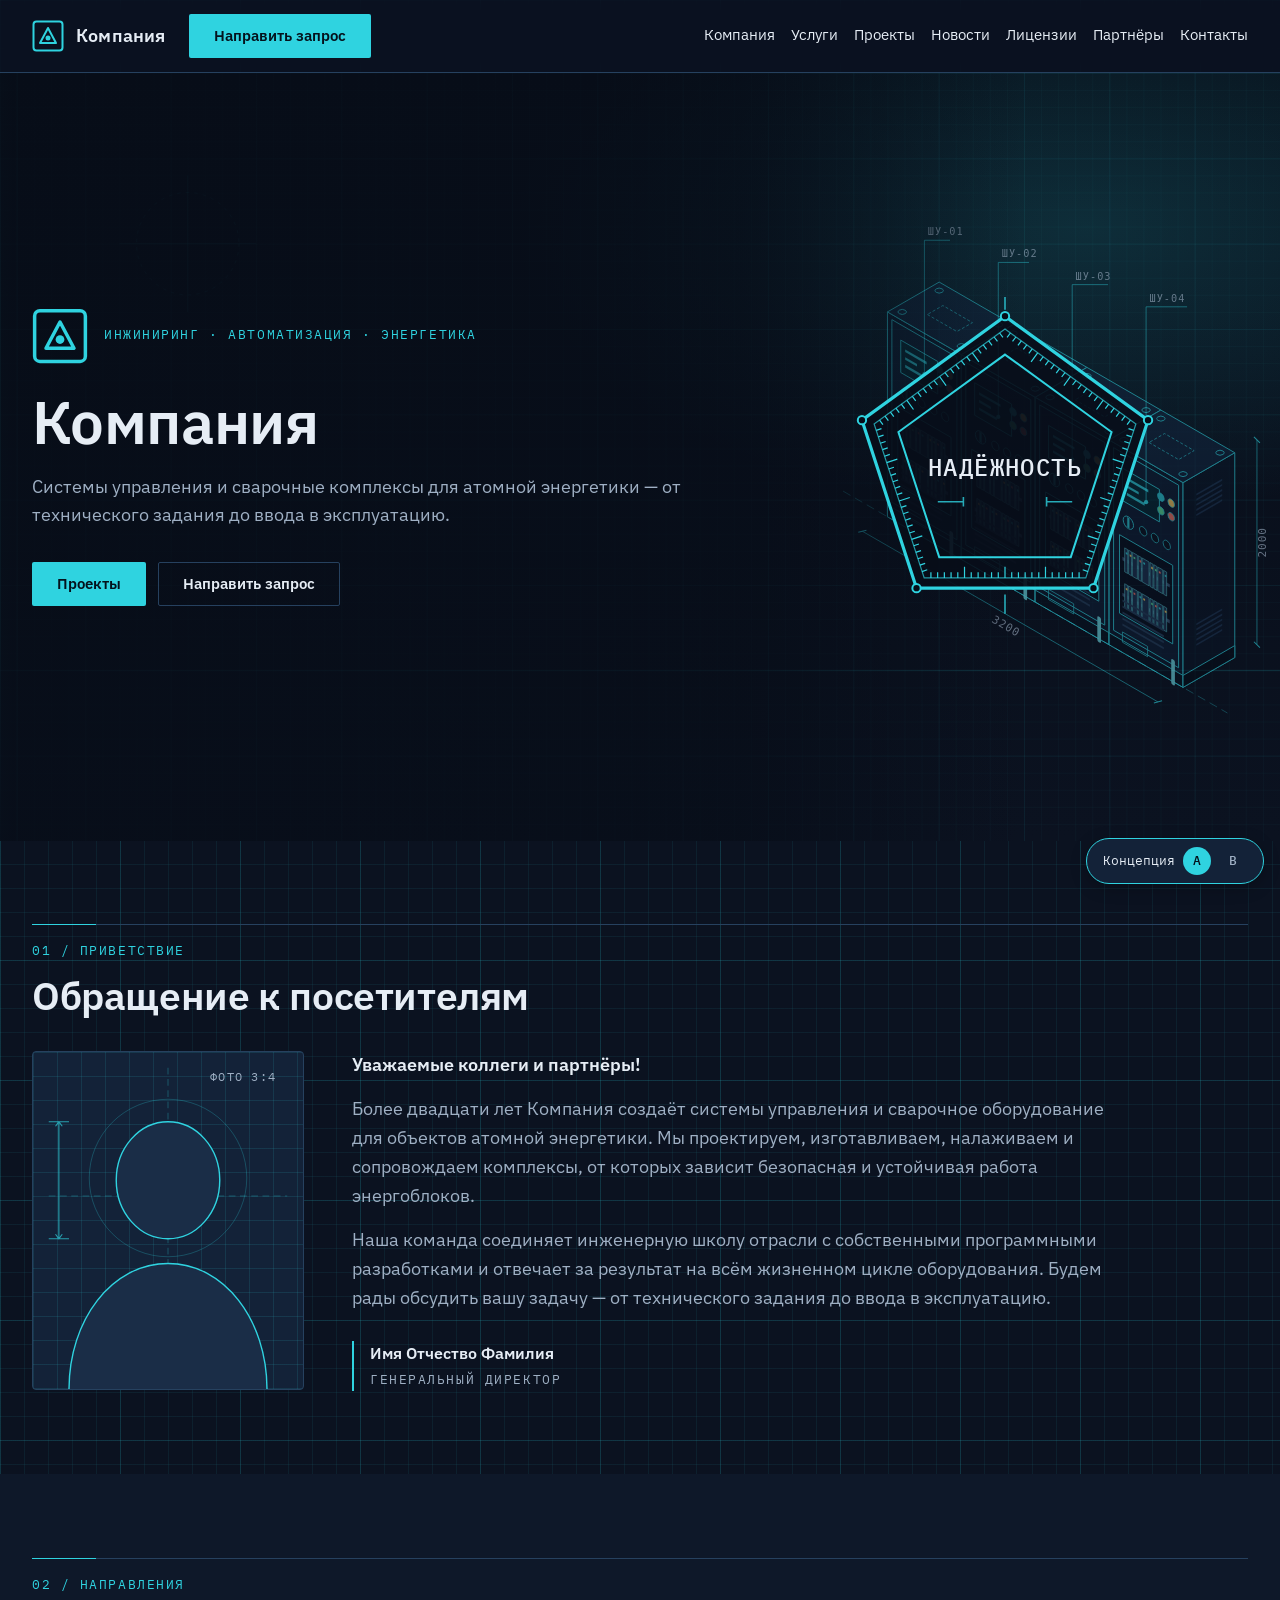
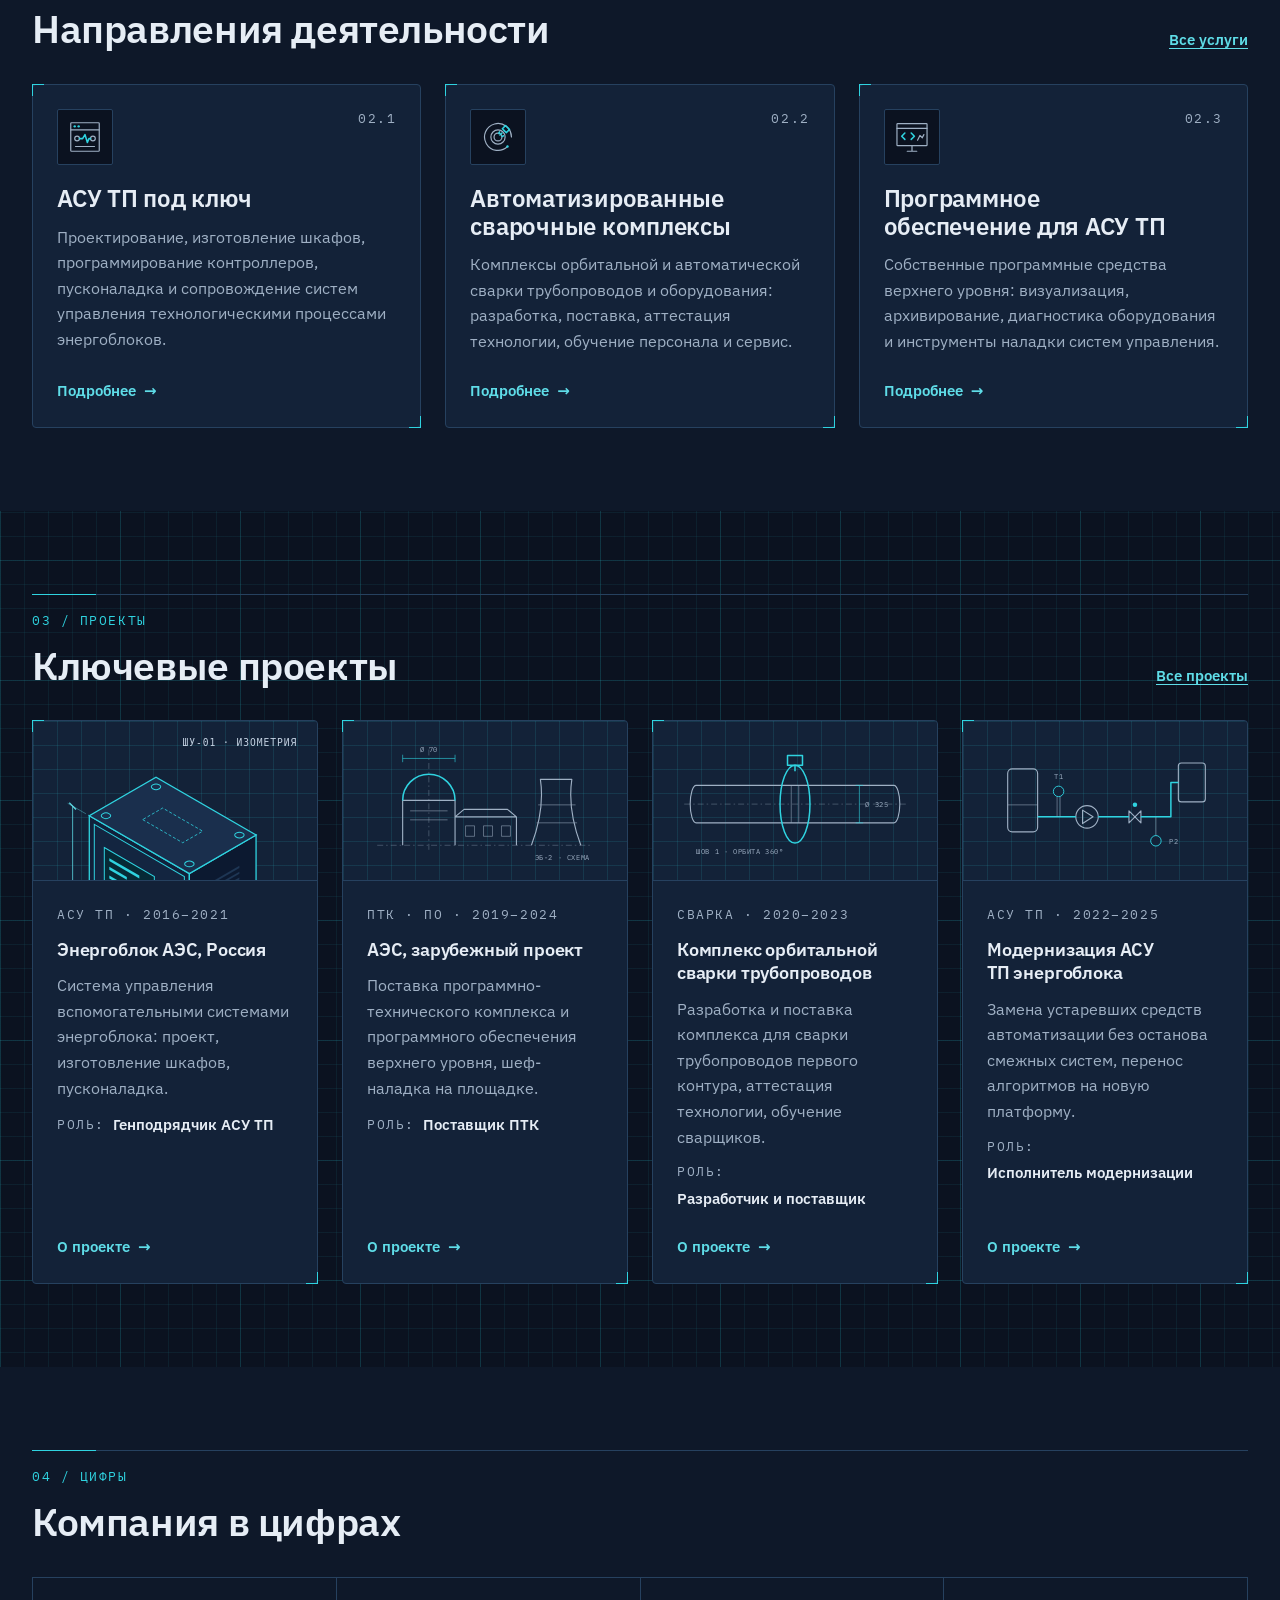
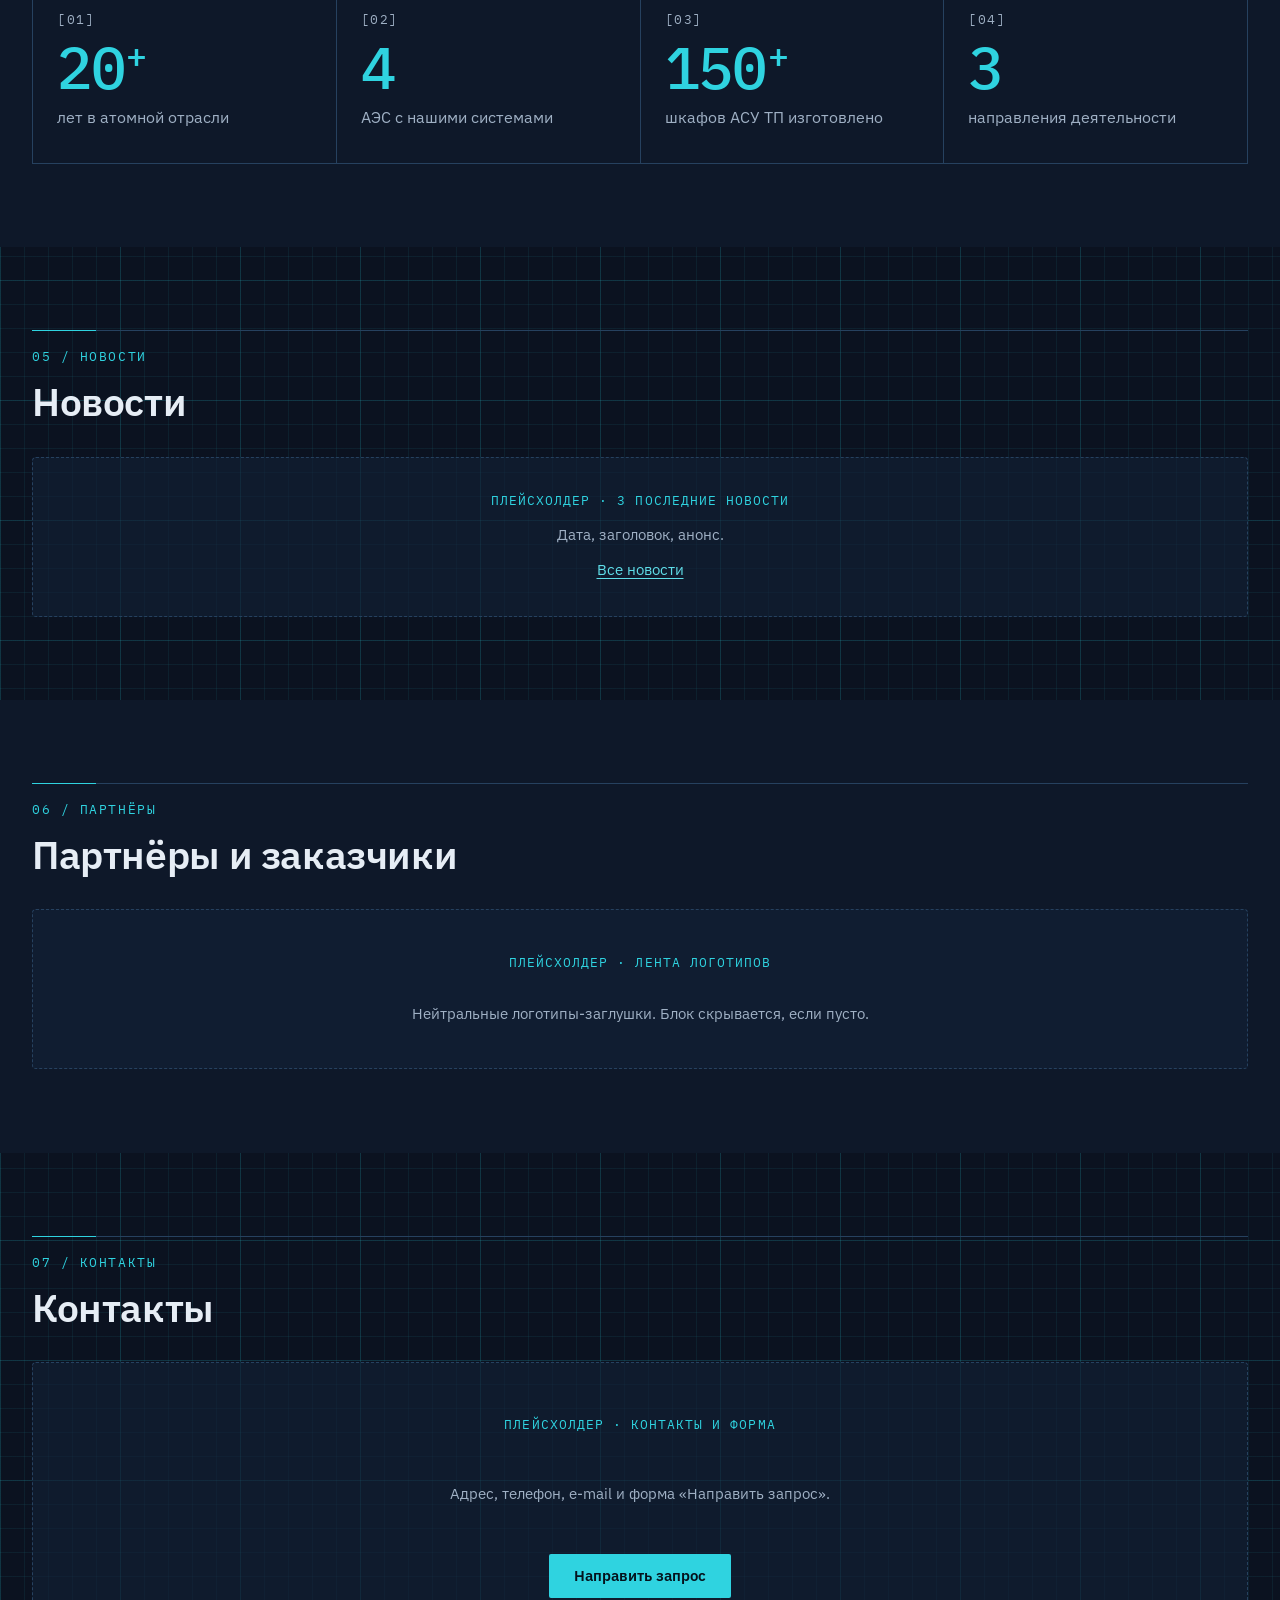
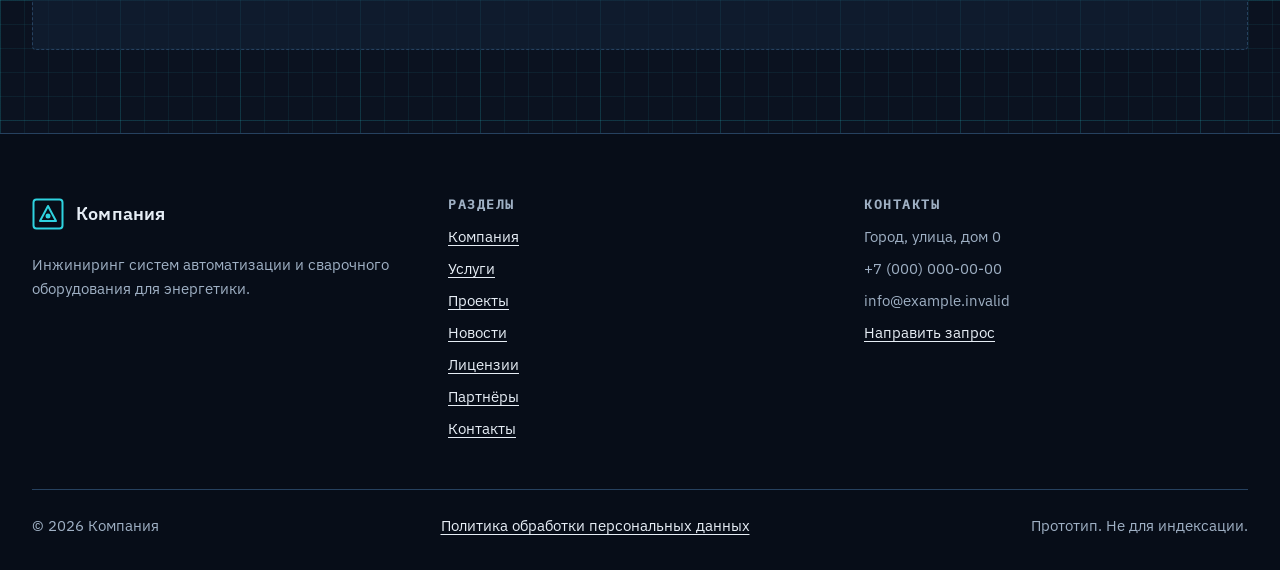
==== commit 1e50d4d8: "WIP 0003: figures - four placeholder indicators marked as conditional" ====
--- a/index.html
+++ b/index.html
@@ -317,10 +317,29 @@
           <span class="eyebrow">04 / Цифры</span>
           <h2 id="figures-title">Компания в цифрах</h2>
         </div>
-        <div class="placeholder">
-          <span class="placeholder__tag">Плейсхолдер · 3–4 показателя</span>
-          <p>Лет на рынке, проектов, объектов, сотрудников. Блок скрывается, если данных нет.</p>
-        </div>
+        <!-- Показатели УСЛОВНЫЕ (рыба): заменить фактическими данными компании. Блок скрывается, если данных нет. -->
+        <ul class="figures" role="list">
+          <li class="figures__item">
+            <span class="figures__index label" aria-hidden="true">[01]</span>
+            <p class="figures__value">20<span class="figures__unit">+</span></p>
+            <p class="figures__label">лет в атомной отрасли</p>
+          </li>
+          <li class="figures__item">
+            <span class="figures__index label" aria-hidden="true">[02]</span>
+            <p class="figures__value">4</p>
+            <p class="figures__label">АЭС с нашими системами</p>
+          </li>
+          <li class="figures__item">
+            <span class="figures__index label" aria-hidden="true">[03]</span>
+            <p class="figures__value">150<span class="figures__unit">+</span></p>
+            <p class="figures__label">шкафов АСУ ТП изготовлено</p>
+          </li>
+          <li class="figures__item">
+            <span class="figures__index label" aria-hidden="true">[04]</span>
+            <p class="figures__value">3</p>
+            <p class="figures__label">направления деятельности</p>
+          </li>
+        </ul>
       </div>
     </section>
     <section class="section" id="news" aria-labelledby="news-title" data-block="news">
--- a/assets/css/blocks.css
+++ b/assets/css/blocks.css
@@ -368,3 +368,52 @@
   margin: 0;
   font-weight: var(--fw-bold);
 }
+
+/* ---------- 04 Figures ---------- */
+.figures {
+  display: grid;
+  grid-template-columns: repeat(2, minmax(0, 1fr));
+  margin: 0;
+  padding: 0;
+  list-style: none;
+  border-top: 1px solid var(--color-border);
+  border-left: 1px solid var(--color-border);
+}
+@media (min-width: 900px) {
+  .figures {
+    grid-template-columns: repeat(4, minmax(0, 1fr));
+  }
+}
+.figures__item {
+  position: relative;
+  display: grid;
+  align-content: start;
+  gap: var(--space-2);
+  padding: var(--space-5) var(--space-4);
+  border-right: 1px solid var(--color-border);
+  border-bottom: 1px solid var(--color-border);
+}
+@media (min-width: 480px) {
+  .figures__item {
+    padding: var(--space-6) var(--space-5);
+  }
+}
+.figures__index {
+  color: var(--color-text-muted);
+}
+.figures__value {
+  font-family: var(--figure-font);
+  font-weight: var(--figure-weight);
+  font-size: clamp(2.25rem, 1.6rem + 2.6vw, 4rem);
+  line-height: 1;
+  letter-spacing: -0.02em;
+  color: var(--figure-color);
+}
+.figures__unit {
+  margin-left: 0.05em;
+  font-size: 0.6em;
+  vertical-align: 0.6em;
+}
+.figures__label {
+  color: var(--color-text-muted);
+}
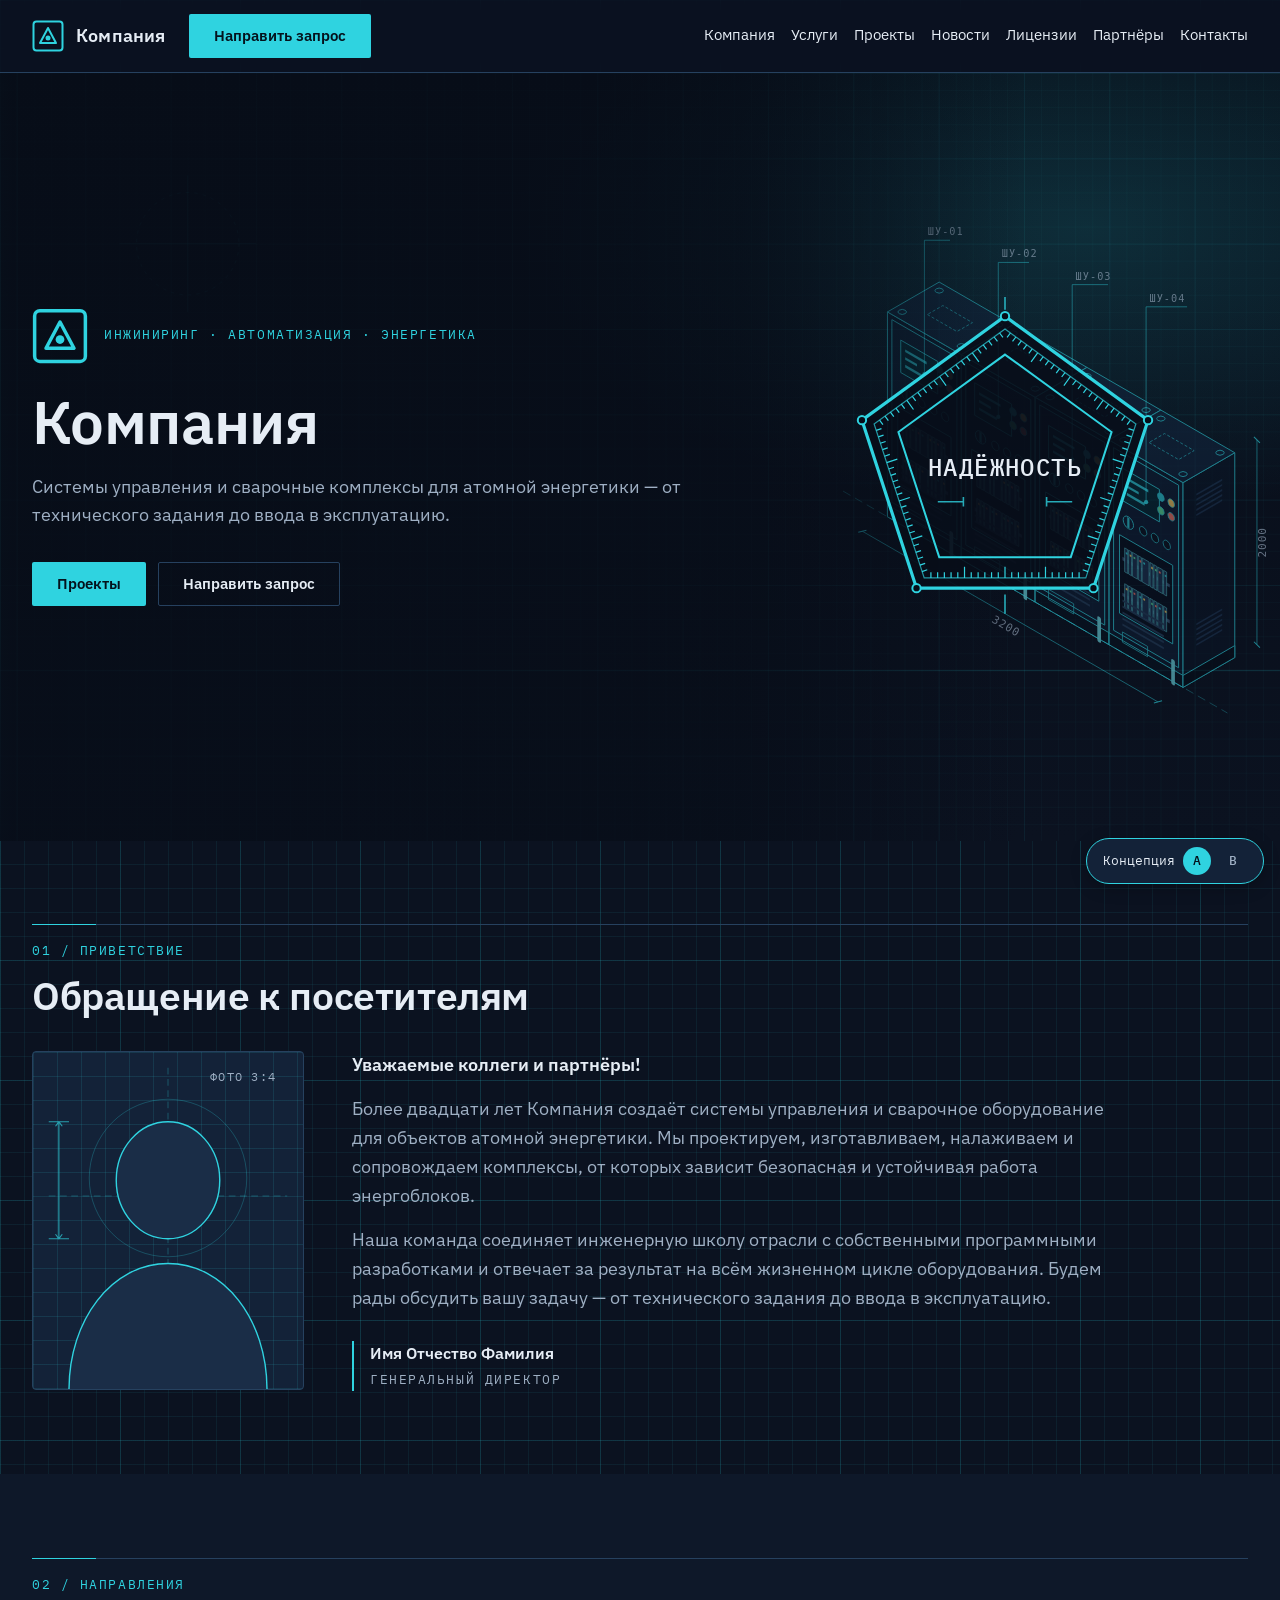
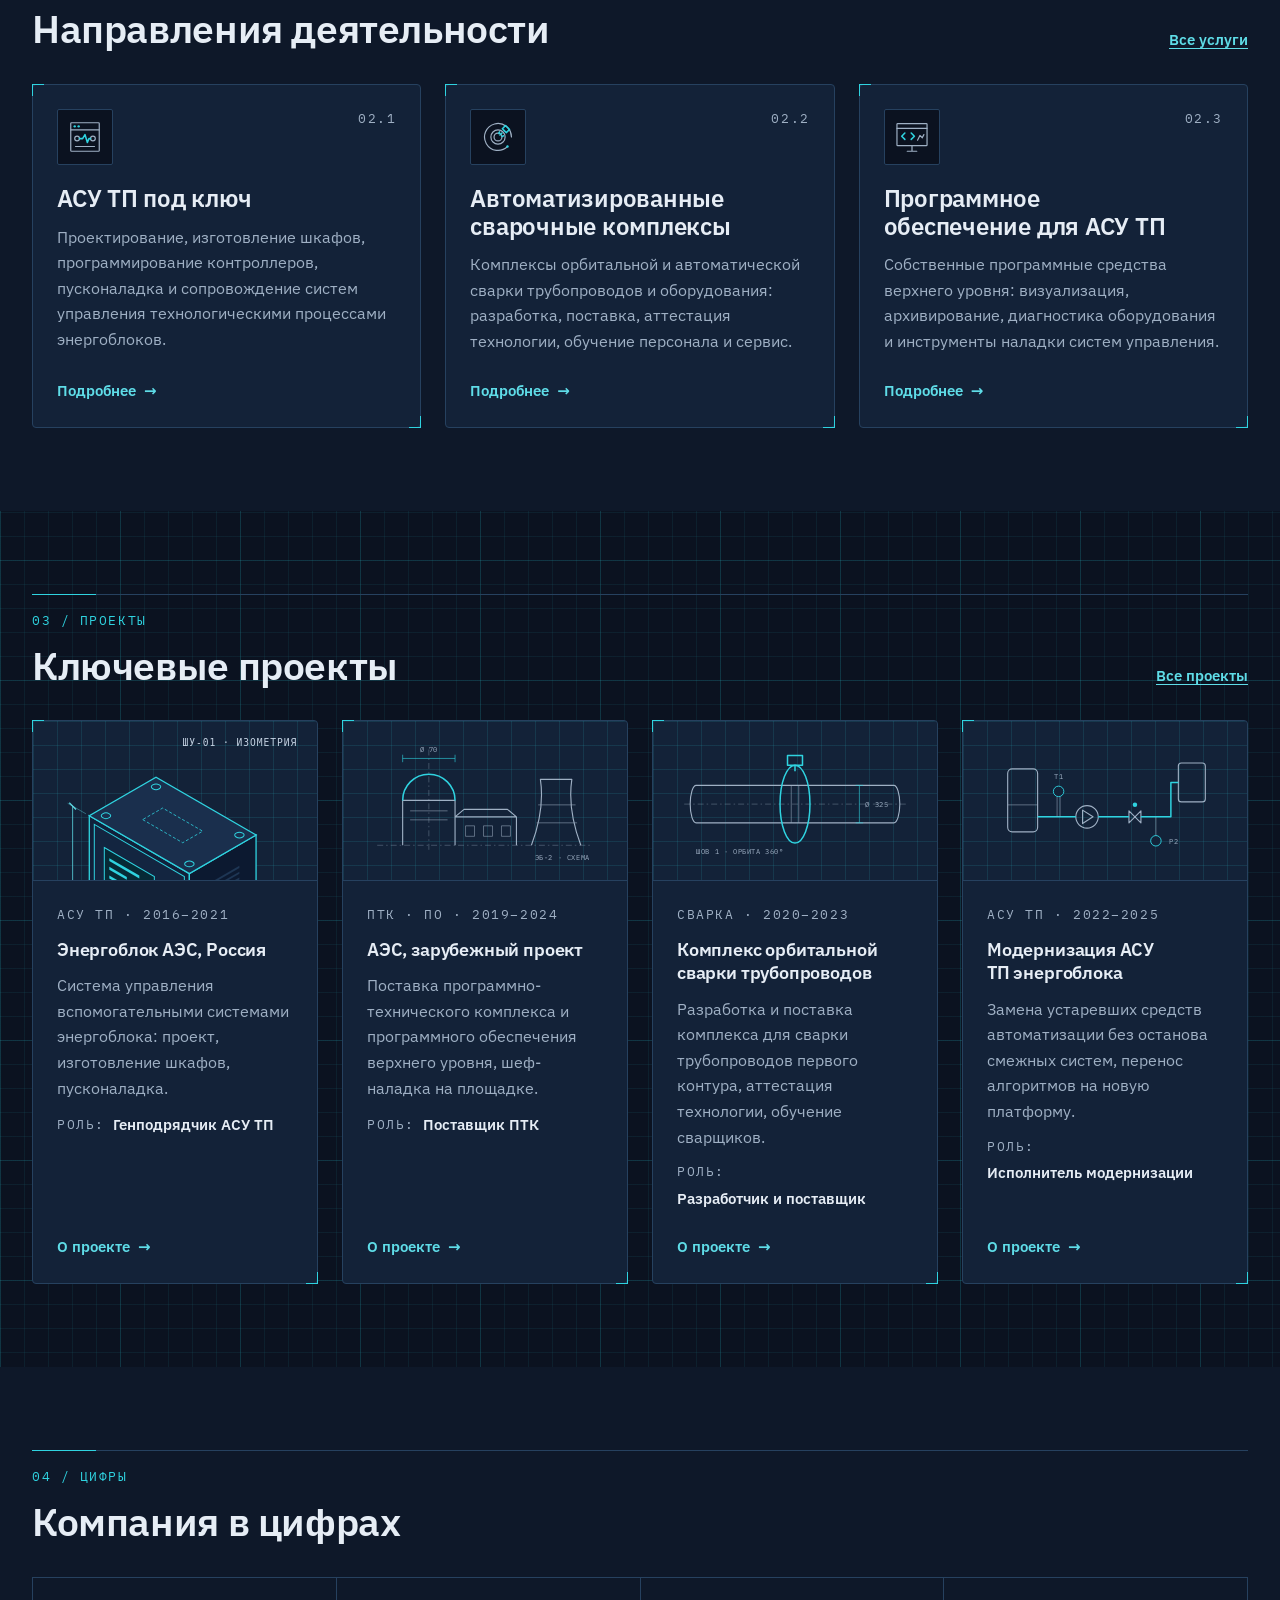
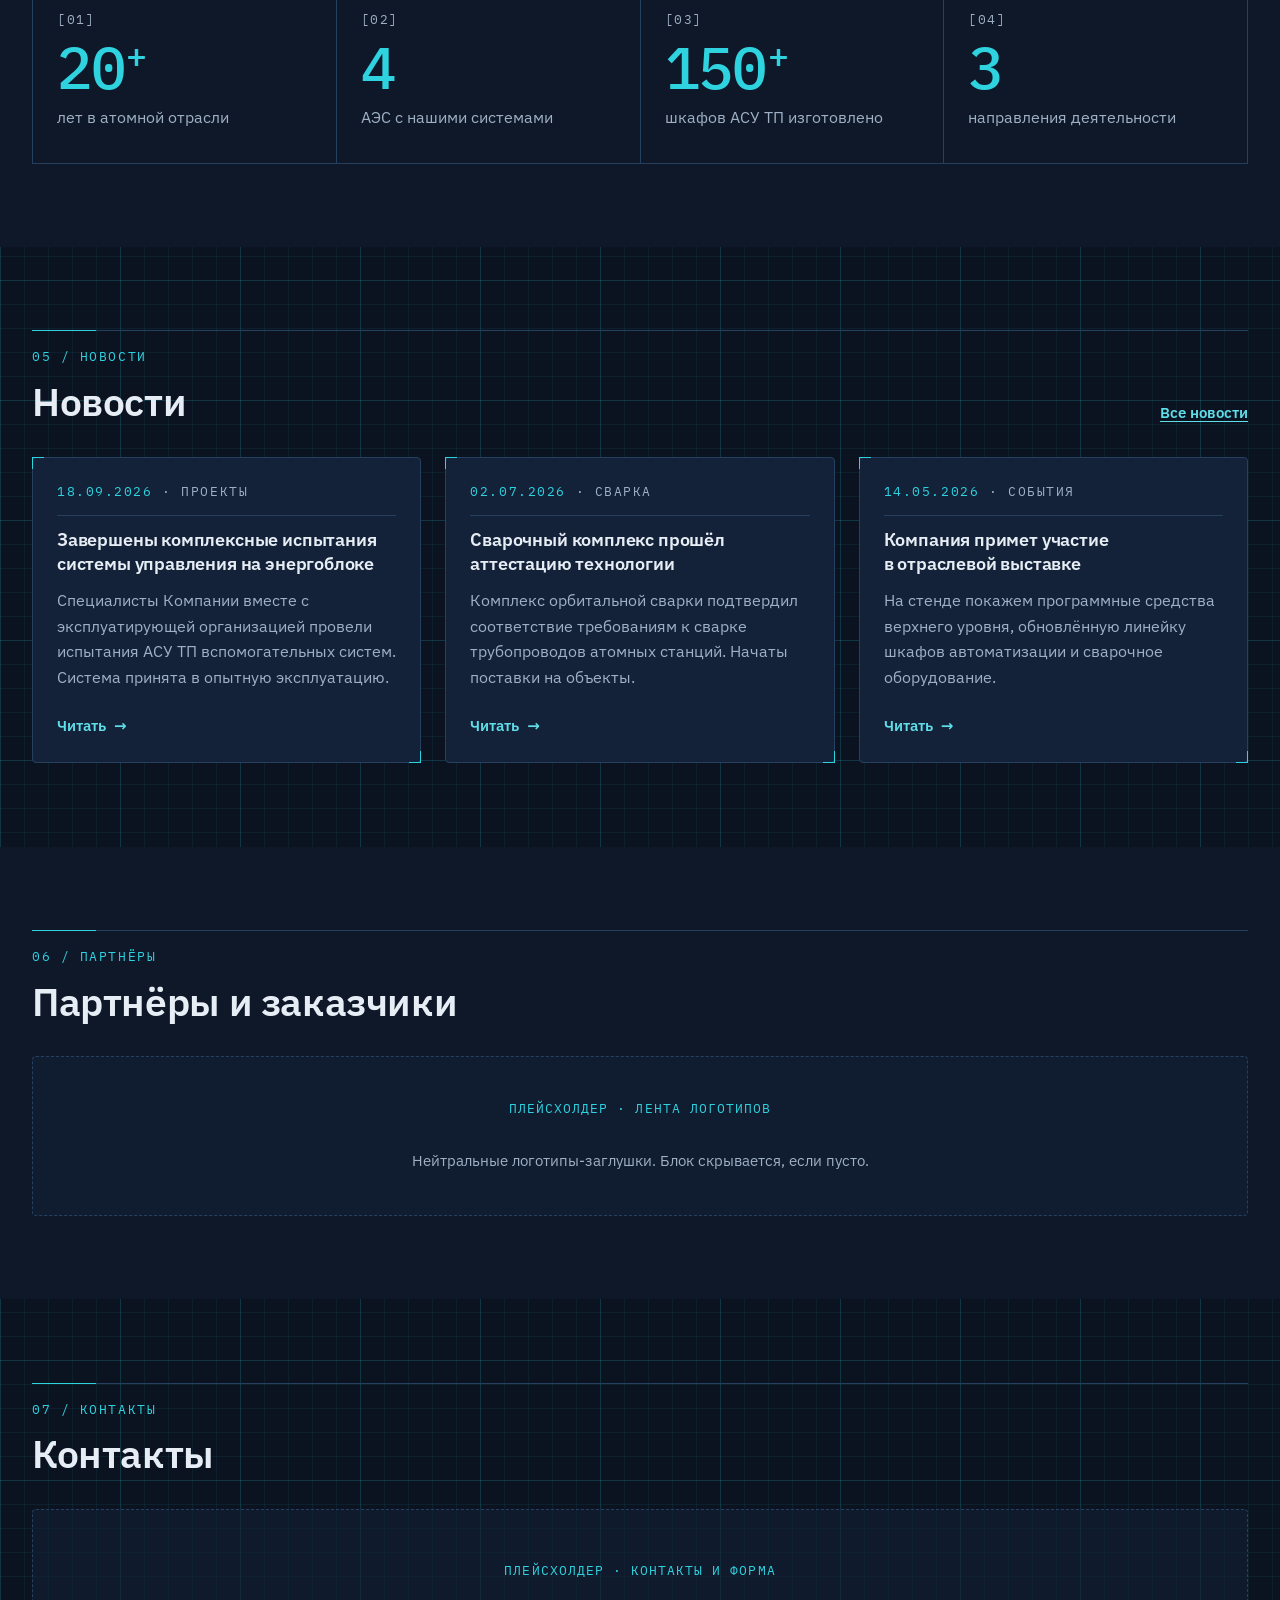
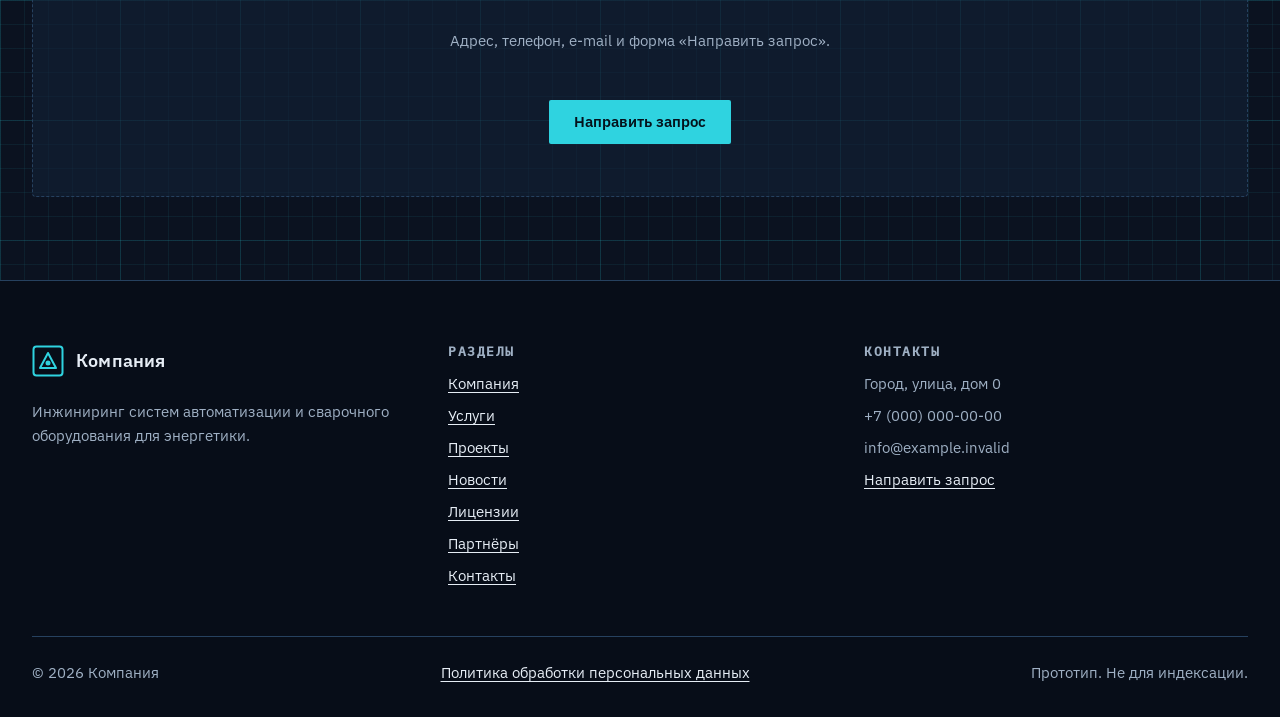
==== commit c12d78e9: "WIP 0003: news - three news cards with dates" ====
--- a/index.html
+++ b/index.html
@@ -344,15 +344,44 @@
     </section>
     <section class="section" id="news" aria-labelledby="news-title" data-block="news">
       <div class="container">
-        <div class="section__head">
+        <div class="section__head section__head--split">
           <span class="eyebrow">05 / Новости</span>
           <h2 id="news-title">Новости</h2>
-        </div>
-        <div class="placeholder">
-          <span class="placeholder__tag">Плейсхолдер · 3 последние новости</span>
-          <p>Дата, заголовок, анонс.</p>
-          <p><a href="news.html">Все новости</a></p>
-        </div>
+          <a class="section__more" href="news.html">Все новости</a>
+        </div>
+        <!-- Новости — рыба: даты и события условные -->
+        <ul class="card-grid card-grid--3" role="list">
+          <li>
+            <article class="card news-card frame-ticks">
+              <div class="card__body">
+                <p class="label news-card__meta"><time datetime="2026-09-18">18.09.2026</time> <span aria-hidden="true">·</span> Проекты</p>
+                <h3 class="card__title"><a class="card__link" href="news.html">Завершены комплексные испытания системы управления на энергоблоке</a></h3>
+                <p class="card__text">Специалисты Компании вместе с эксплуатирующей организацией провели испытания АСУ ТП вспомогательных систем. Система принята в опытную эксплуатацию.</p>
+                <span class="card__more" aria-hidden="true">Читать</span>
+              </div>
+            </article>
+          </li>
+          <li>
+            <article class="card news-card frame-ticks">
+              <div class="card__body">
+                <p class="label news-card__meta"><time datetime="2026-07-02">02.07.2026</time> <span aria-hidden="true">·</span> Сварка</p>
+                <h3 class="card__title"><a class="card__link" href="news.html">Сварочный комплекс прошёл аттестацию технологии</a></h3>
+                <p class="card__text">Комплекс орбитальной сварки подтвердил соответствие требованиям к сварке трубопроводов атомных станций. Начаты поставки на объекты.</p>
+                <span class="card__more" aria-hidden="true">Читать</span>
+              </div>
+            </article>
+          </li>
+          <li>
+            <article class="card news-card frame-ticks">
+              <div class="card__body">
+                <p class="label news-card__meta"><time datetime="2026-05-14">14.05.2026</time> <span aria-hidden="true">·</span> События</p>
+                <h3 class="card__title"><a class="card__link" href="news.html">Компания примет участие в отраслевой выставке</a></h3>
+                <p class="card__text">На стенде покажем программные средства верхнего уровня, обновлённую линейку шкафов автоматизации и сварочное оборудование.</p>
+                <span class="card__more" aria-hidden="true">Читать</span>
+              </div>
+            </article>
+          </li>
+        </ul>
       </div>
     </section>
     <section class="section section--alt" id="partners" aria-labelledby="partners-title" data-block="partners">
--- a/assets/css/blocks.css
+++ b/assets/css/blocks.css
@@ -417,3 +417,16 @@
 .figures__label {
   color: var(--color-text-muted);
 }
+
+/* ---------- 05 News ---------- */
+.news-card .card__title {
+  font-size: var(--fs-lg);
+  line-height: 1.35;
+}
+.news-card__meta {
+  padding-bottom: var(--space-3);
+  border-bottom: 1px solid var(--color-border);
+}
+.news-card__meta time {
+  color: var(--color-accent);
+}
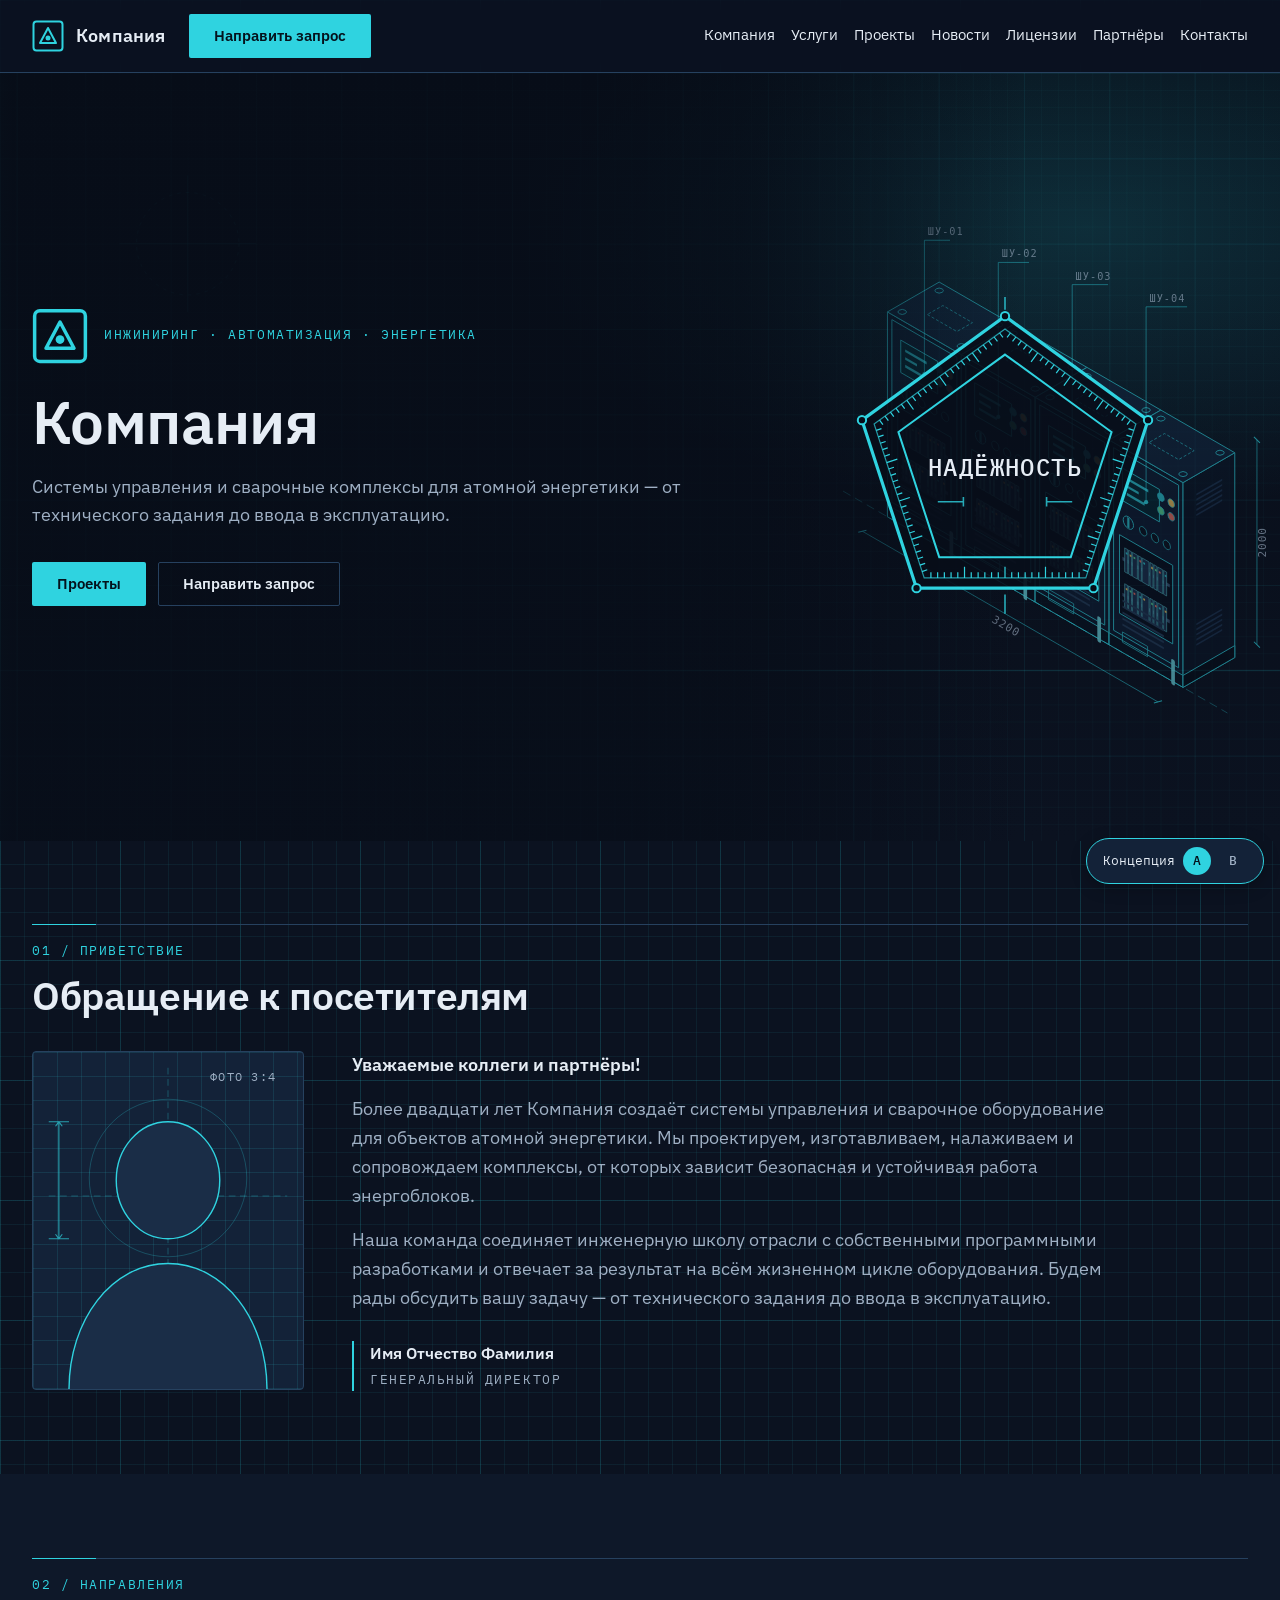
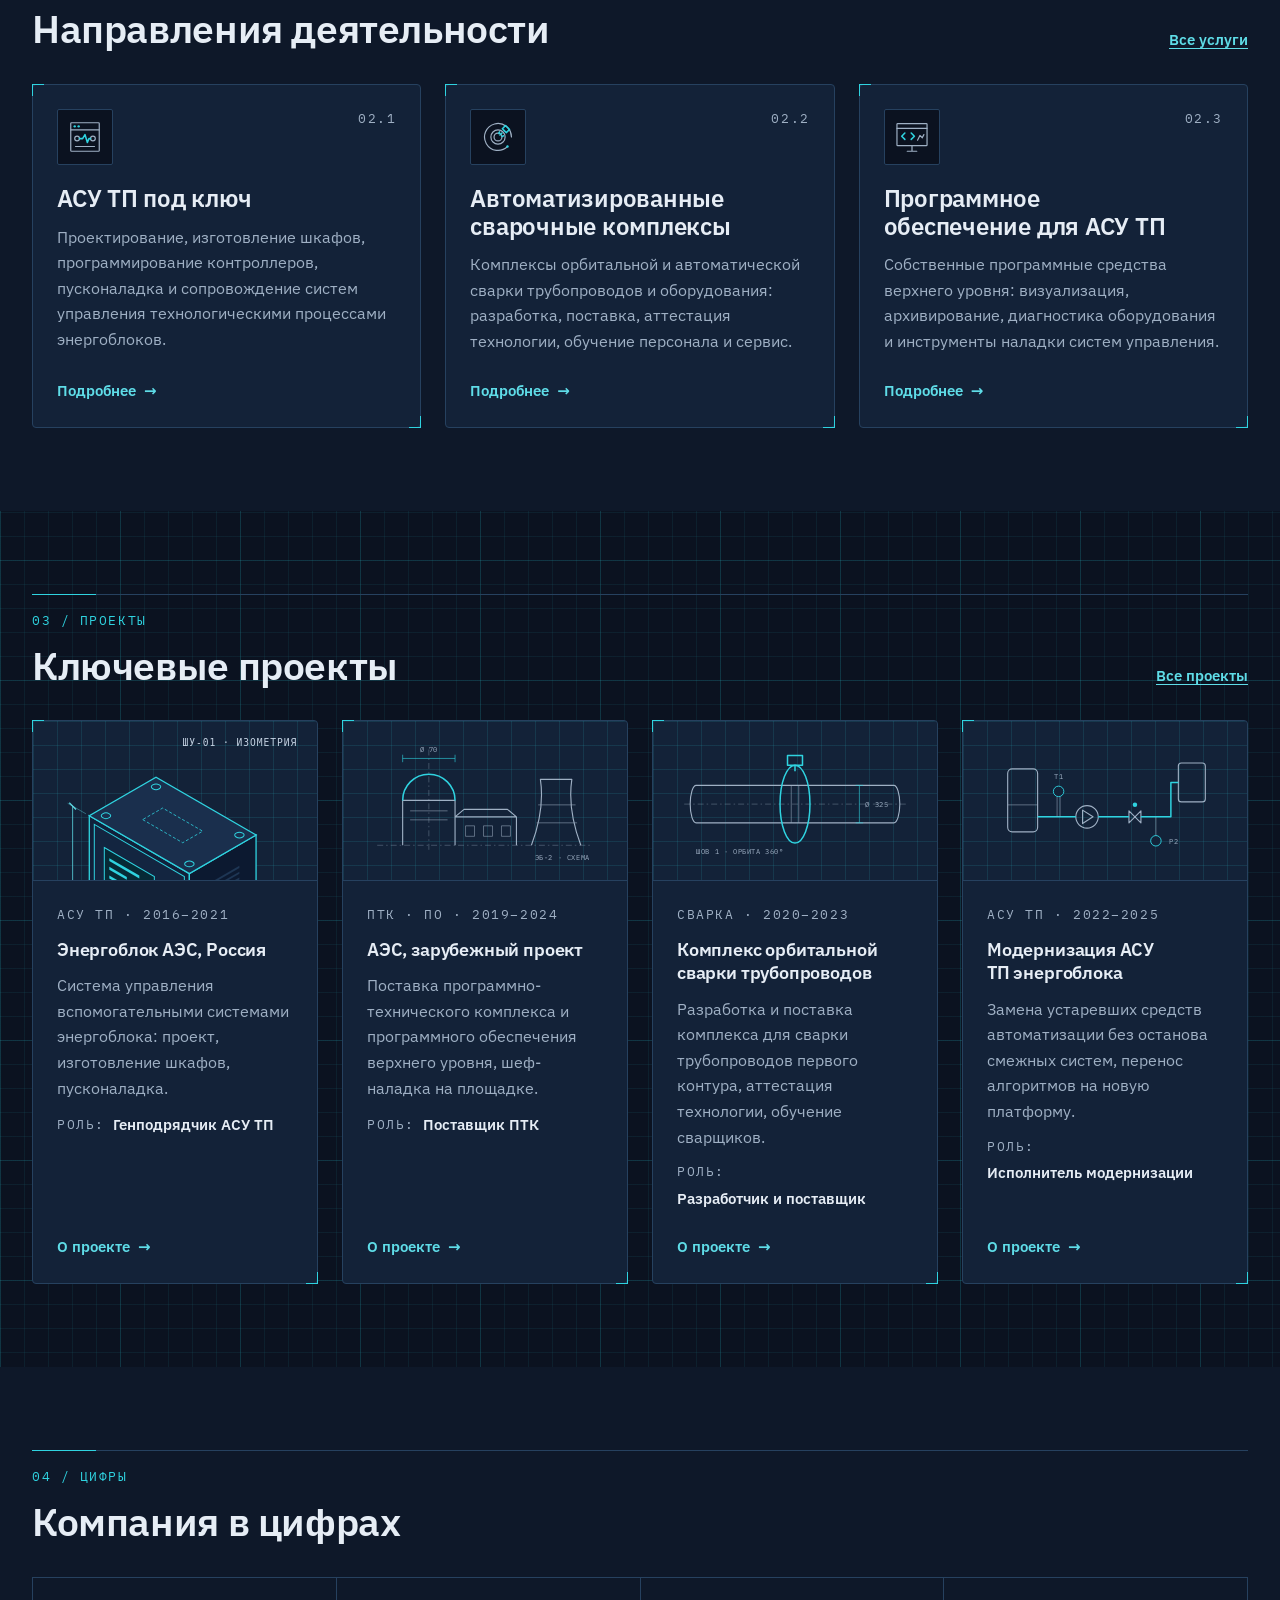
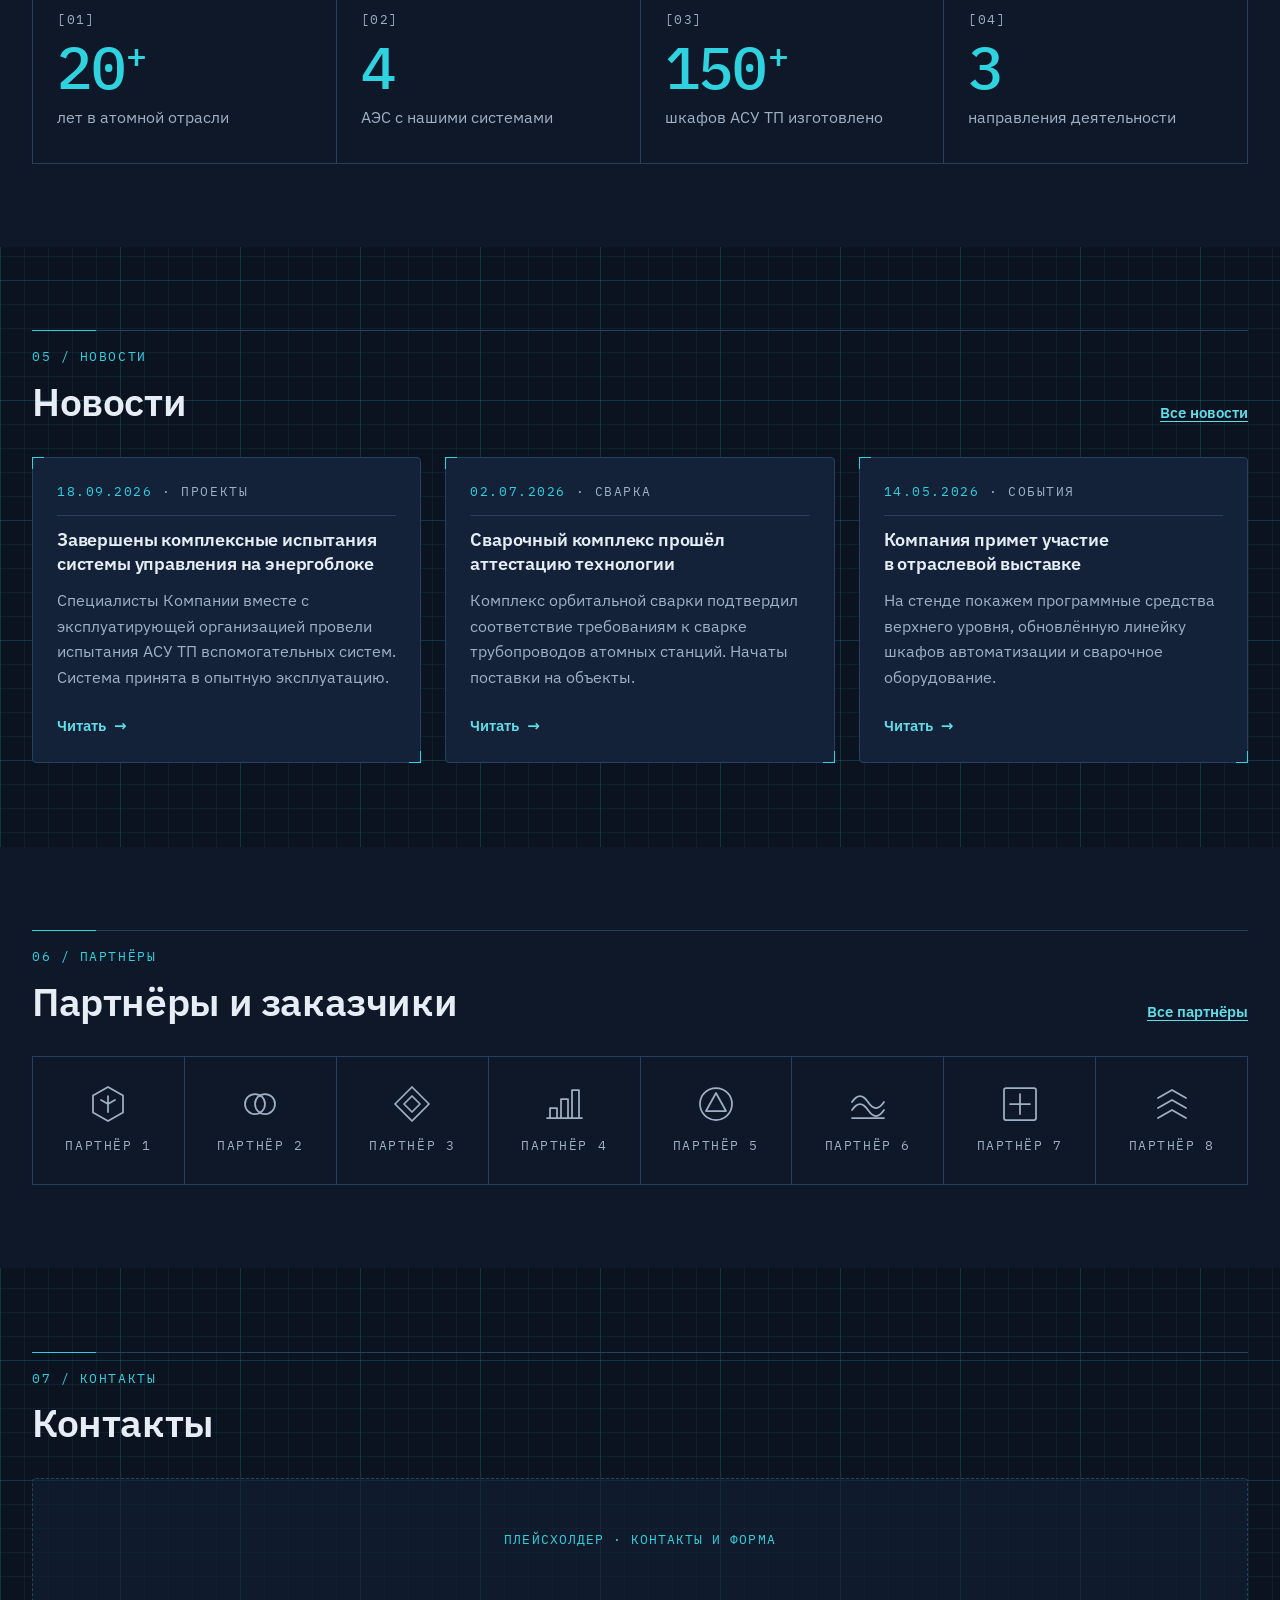
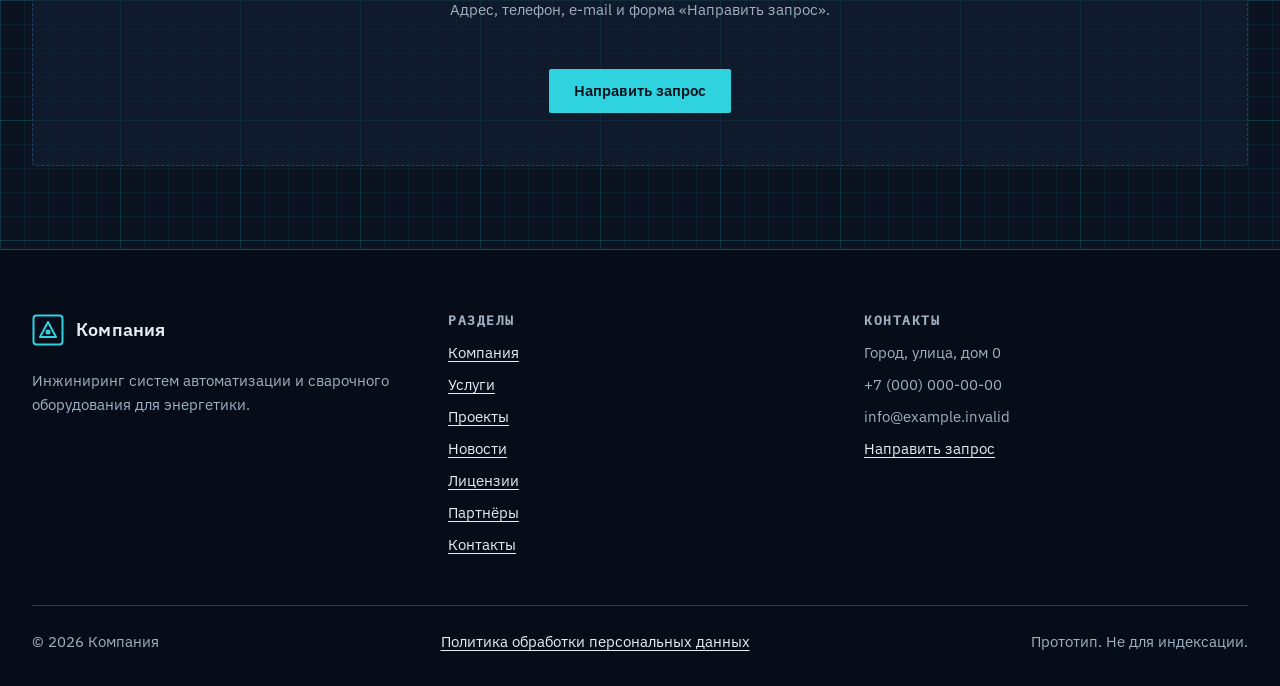
==== commit f8891c2f: "WIP 0003: partners - strip of eight neutral code-drawn marks" ====
--- a/index.html
+++ b/index.html
@@ -386,14 +386,46 @@
     </section>
     <section class="section section--alt" id="partners" aria-labelledby="partners-title" data-block="partners">
       <div class="container">
-        <div class="section__head">
+        <div class="section__head section__head--split">
           <span class="eyebrow">06 / Партнёры</span>
           <h2 id="partners-title">Партнёры и заказчики</h2>
-        </div>
-        <div class="placeholder">
-          <span class="placeholder__tag">Плейсхолдер · лента логотипов</span>
-          <p>Нейтральные логотипы-заглушки. Блок скрывается, если пусто.</p>
-        </div>
+          <a class="section__more" href="partners.html">Все партнёры</a>
+        </div>
+        <!-- Условные знаки-заглушки, нарисованы кодом; реальных брендов нет. Блок скрывается, если пусто. -->
+        <ul class="partners" role="list">
+          <li class="partners__item">
+            <svg class="partners__mark" viewBox="0 0 40 40" aria-hidden="true" focusable="false"><path d="M20 3l15 8.5v17L20 37 5 28.5v-17z"/><path d="M20 12v16M13 16l7 4 7-4"/></svg>
+            <span class="partners__name">Партнёр 1</span>
+          </li>
+          <li class="partners__item">
+            <svg class="partners__mark" viewBox="0 0 40 40" aria-hidden="true" focusable="false"><circle cx="15" cy="20" r="10"/><circle cx="25" cy="20" r="10"/></svg>
+            <span class="partners__name">Партнёр 2</span>
+          </li>
+          <li class="partners__item">
+            <svg class="partners__mark" viewBox="0 0 40 40" aria-hidden="true" focusable="false"><path d="M20 3l17 17-17 17L3 20z"/><path d="M20 12l8 8-8 8-8-8z"/></svg>
+            <span class="partners__name">Партнёр 3</span>
+          </li>
+          <li class="partners__item">
+            <svg class="partners__mark" viewBox="0 0 40 40" aria-hidden="true" focusable="false"><path d="M6 34V24h7v10M17 34V15h7v19M28 34V6h7v28M3 34h35"/></svg>
+            <span class="partners__name">Партнёр 4</span>
+          </li>
+          <li class="partners__item">
+            <svg class="partners__mark" viewBox="0 0 40 40" aria-hidden="true" focusable="false"><circle cx="20" cy="20" r="16"/><path d="M20 9l10 18H10z"/></svg>
+            <span class="partners__name">Партнёр 5</span>
+          </li>
+          <li class="partners__item">
+            <svg class="partners__mark" viewBox="0 0 40 40" aria-hidden="true" focusable="false"><path d="M4 26q8-12 16 0t16 0M4 18q8-12 16 0t16 0"/><path d="M4 34h32"/></svg>
+            <span class="partners__name">Партнёр 6</span>
+          </li>
+          <li class="partners__item">
+            <svg class="partners__mark" viewBox="0 0 40 40" aria-hidden="true" focusable="false"><rect x="4" y="4" width="32" height="32" rx="2"/><path d="M20 10v20M10 20h20"/></svg>
+            <span class="partners__name">Партнёр 7</span>
+          </li>
+          <li class="partners__item">
+            <svg class="partners__mark" viewBox="0 0 40 40" aria-hidden="true" focusable="false"><path d="M6 14l14-8 14 8M6 24l14-8 14 8M6 34l14-8 14 8"/></svg>
+            <span class="partners__name">Партнёр 8</span>
+          </li>
+        </ul>
       </div>
     </section>
     <section class="section" id="contacts" aria-labelledby="contacts-title" data-block="contacts">
--- a/assets/css/blocks.css
+++ b/assets/css/blocks.css
@@ -430,3 +430,52 @@
 .news-card__meta time {
   color: var(--color-accent);
 }
+
+/* ---------- 06 Partners: strip of neutral marks ---------- */
+.partners {
+  display: grid;
+  grid-template-columns: repeat(auto-fill, minmax(min(100%, 9.5rem), 1fr));
+  margin: 0;
+  padding: 0;
+  list-style: none;
+  border-top: 1px solid var(--color-border);
+  border-left: 1px solid var(--color-border);
+}
+@media (min-width: 1100px) {
+  .partners {
+    grid-template-columns: repeat(8, minmax(0, 1fr));
+  }
+}
+.partners__item {
+  display: flex;
+  flex-direction: column;
+  align-items: center;
+  justify-content: center;
+  gap: var(--space-3);
+  min-height: 8rem;
+  padding: var(--space-4) var(--space-3);
+  border-right: 1px solid var(--color-border);
+  border-bottom: 1px solid var(--color-border);
+  color: var(--partner-ink);
+  transition: color var(--dur-base) var(--ease), background-color var(--dur-base) var(--ease);
+}
+.partners__item:hover {
+  color: var(--color-accent);
+  background-color: var(--color-surface);
+}
+.partners__mark {
+  width: 2.5rem;
+  height: 2.5rem;
+  fill: none;
+  stroke: currentColor;
+  stroke-width: 1.75;
+  stroke-linejoin: round;
+  stroke-linecap: round;
+}
+.partners__name {
+  font-family: var(--font-label);
+  font-size: var(--fs-xs);
+  text-transform: var(--label-transform);
+  letter-spacing: var(--label-tracking);
+  color: var(--color-text-muted);
+}
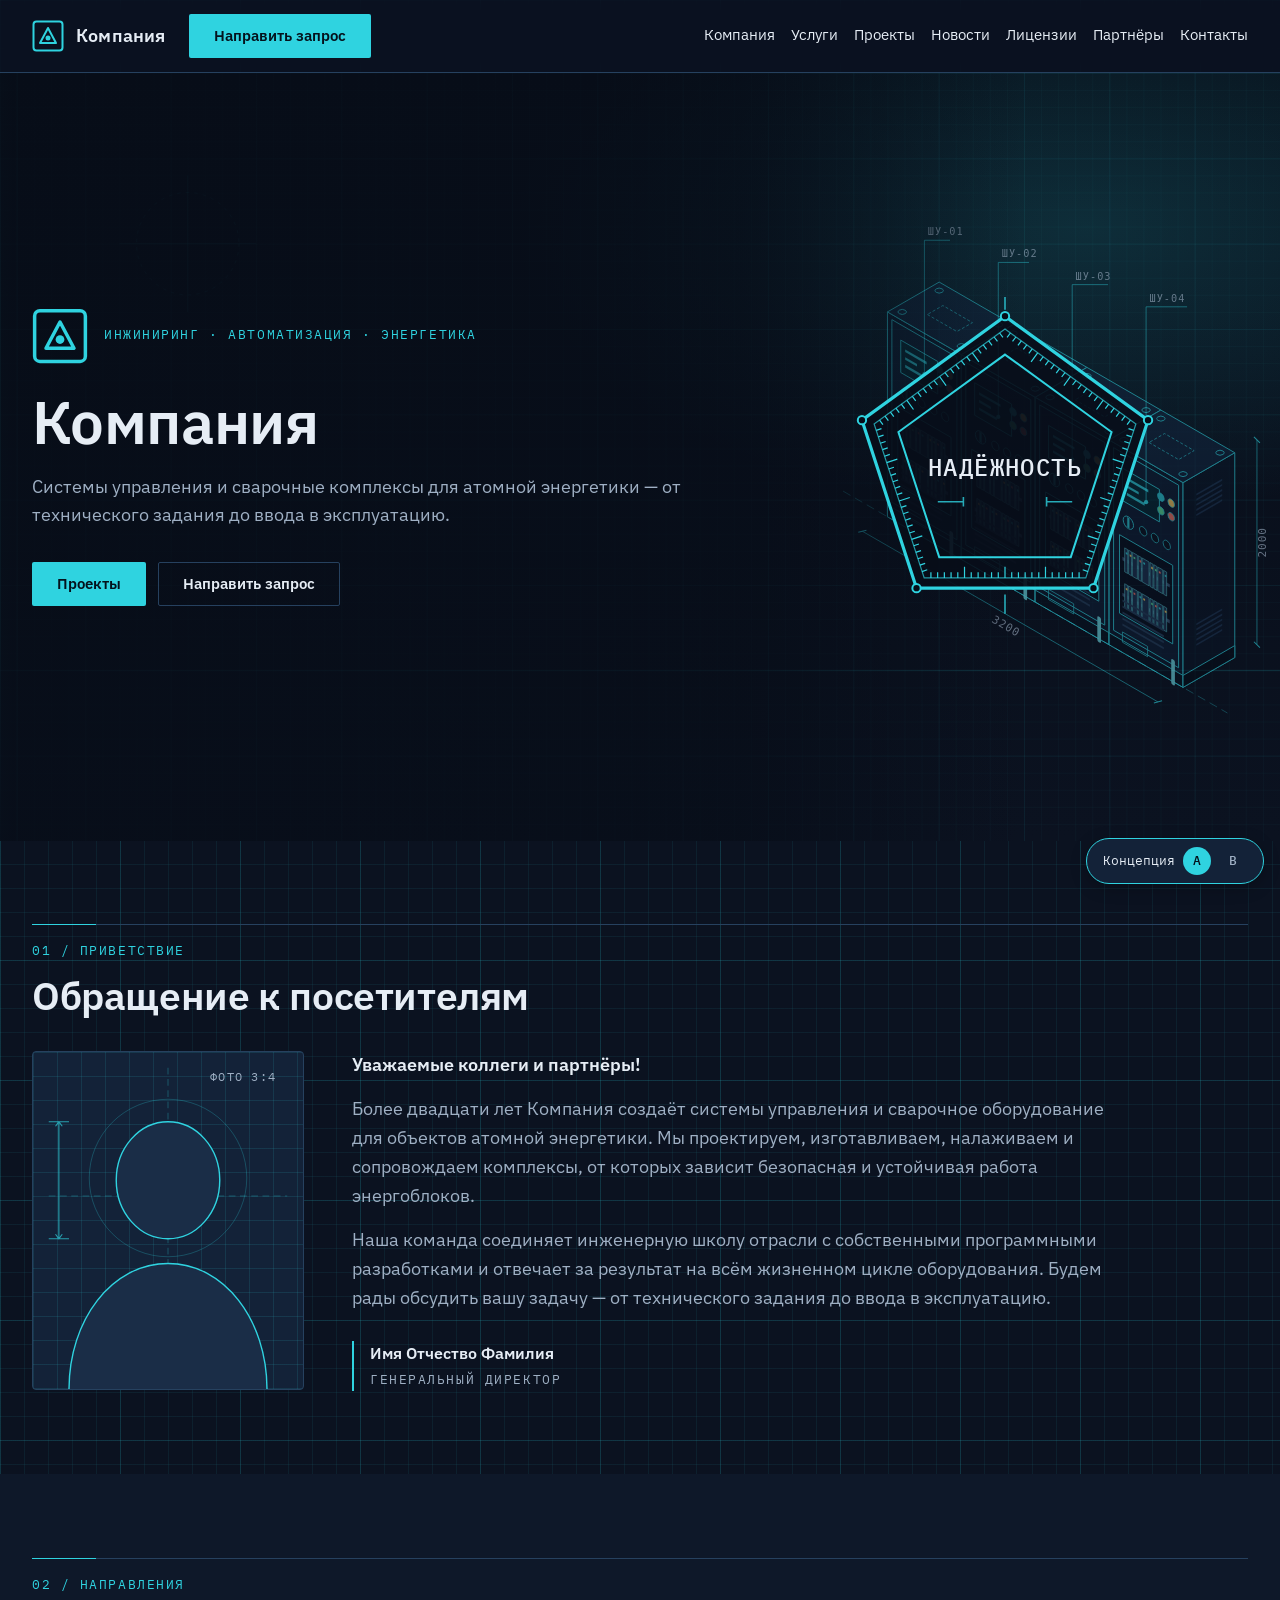
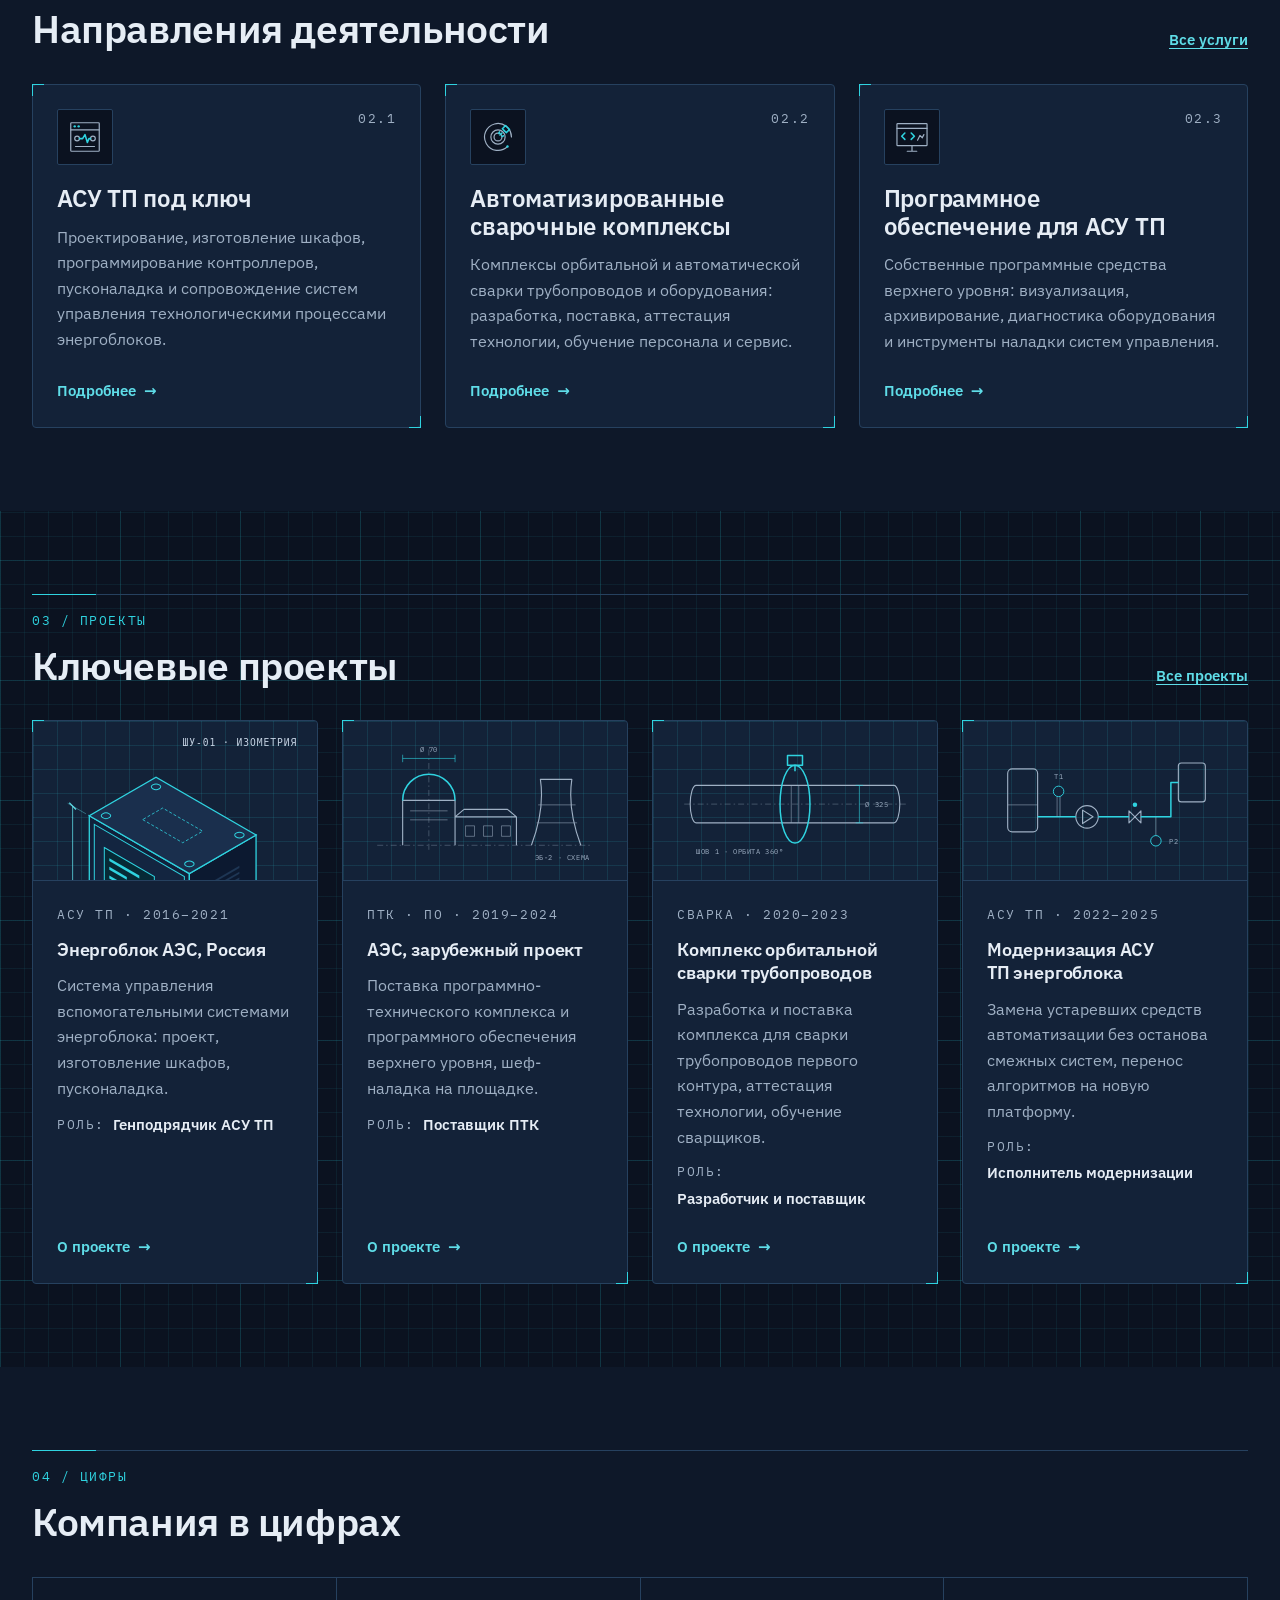
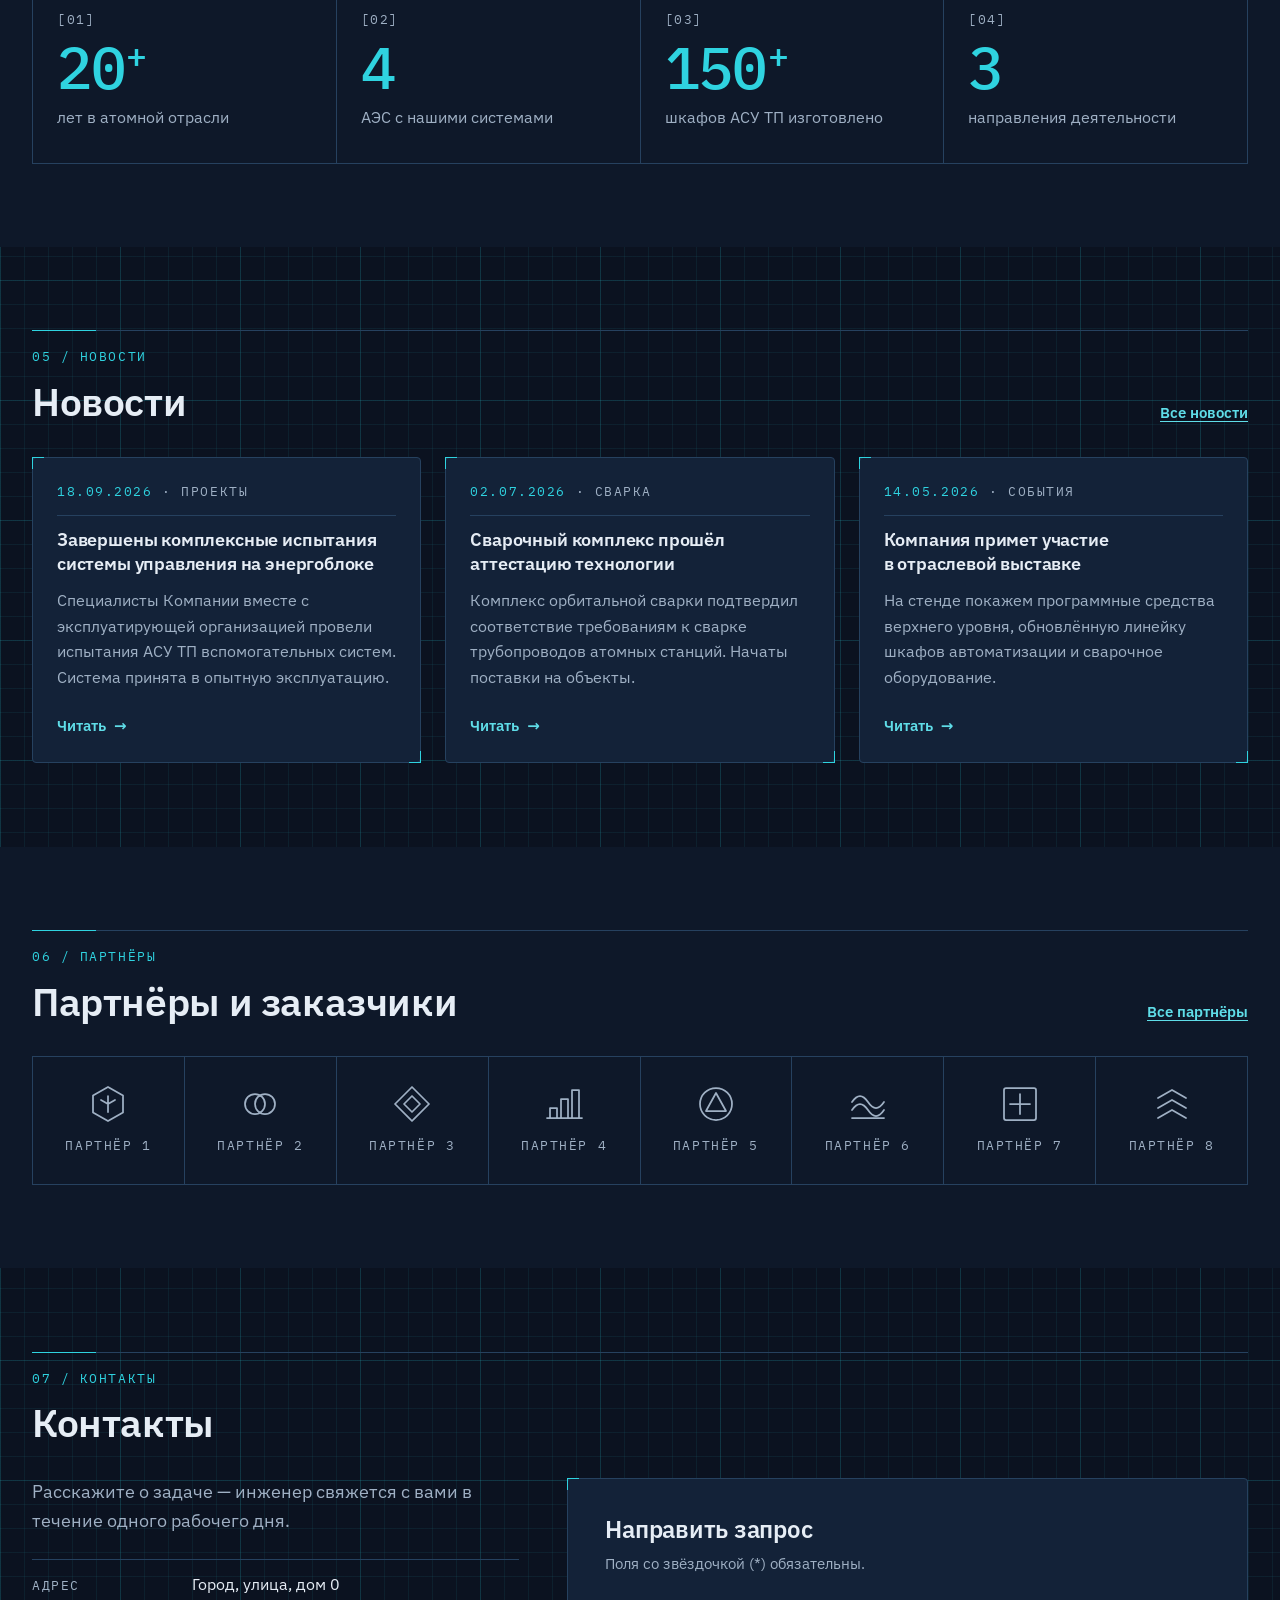
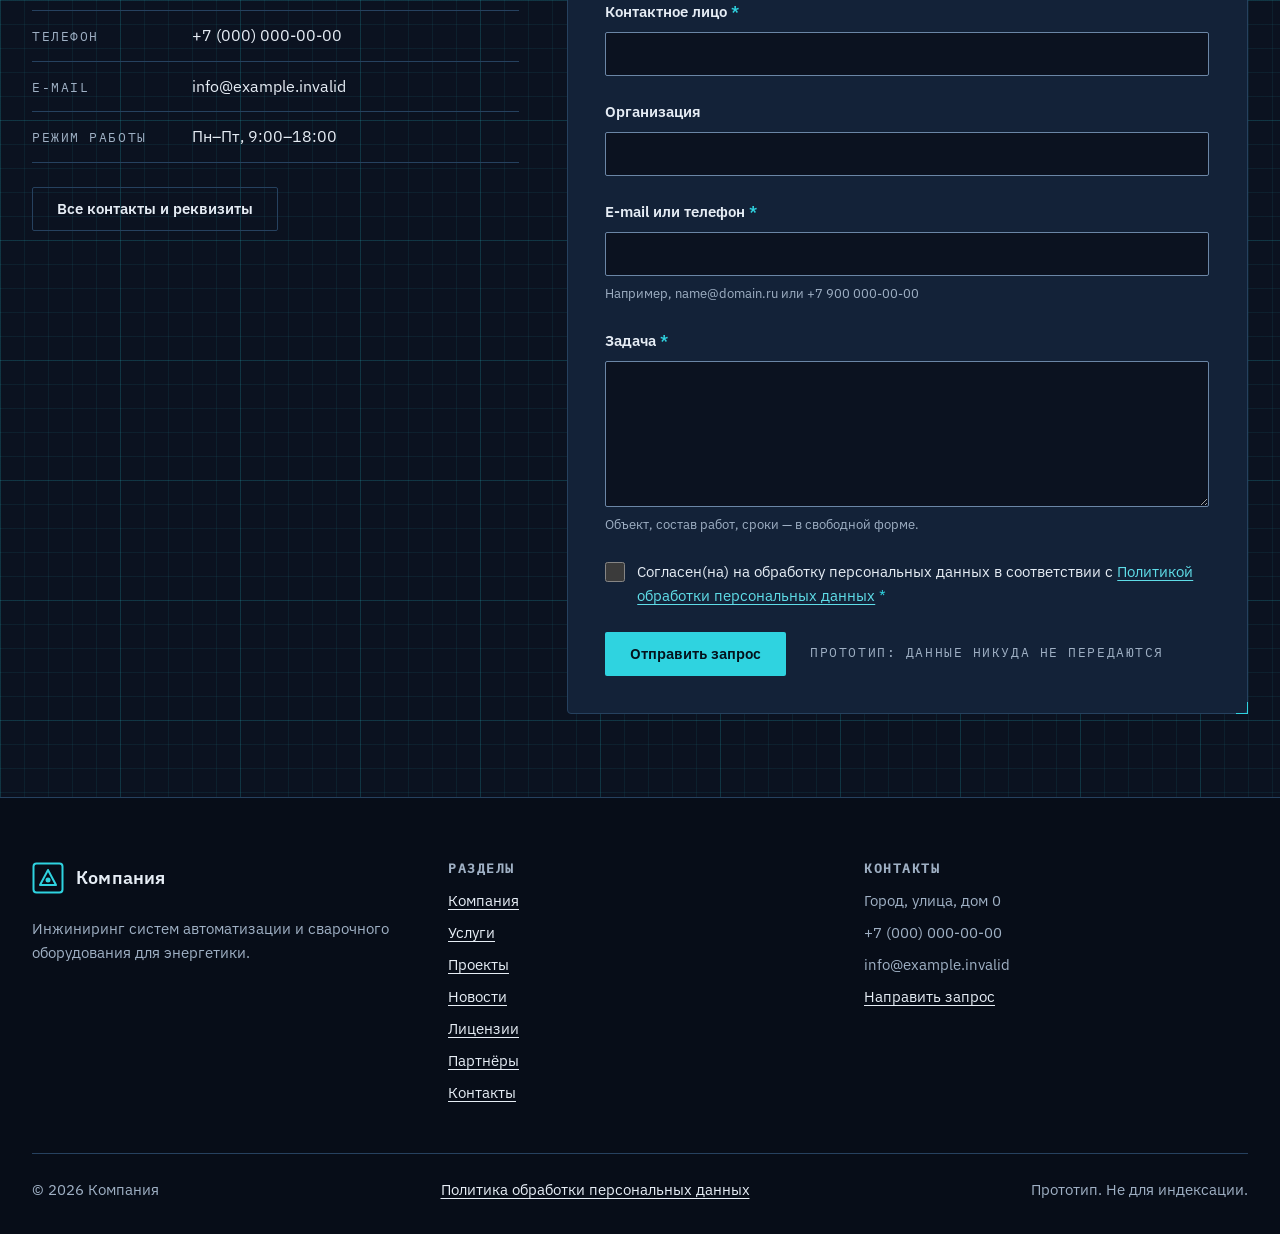
==== commit 33e98e05: "WIP 0003: contacts summary and accessible request form with client-side validation" ====
--- a/index.html
+++ b/index.html
@@ -14,6 +14,7 @@
   <link rel="stylesheet" href="assets/css/blocks.css">
   <script src="assets/js/concept-init.js"></script>
   <script src="assets/js/main.js" defer></script>
+  <script src="assets/js/request-form.js" defer></script>
 </head>
 <body>
   <a class="skip-link" href="#main">Перейти к содержанию</a>
@@ -434,10 +435,69 @@
           <span class="eyebrow">07 / Контакты</span>
           <h2 id="contacts-title">Контакты</h2>
         </div>
-        <div class="placeholder placeholder--tall">
-          <span class="placeholder__tag">Плейсхолдер · контакты и форма</span>
-          <p>Адрес, телефон, e-mail и форма «Направить запрос».</p>
-          <p><a class="btn btn--primary" href="contacts.html#request">Направить запрос</a></p>
+        <div class="contacts">
+          <div class="contacts__info">
+            <p class="section__lead">Расскажите о задаче — инженер свяжется с вами в течение одного рабочего дня.</p>
+            <!-- Контактные данные — заглушки -->
+            <dl class="contacts__list">
+              <div class="contacts__row">
+                <dt class="label">Адрес</dt>
+                <dd>Город, улица, дом 0</dd>
+              </div>
+              <div class="contacts__row">
+                <dt class="label">Телефон</dt>
+                <dd>+7 (000) 000-00-00</dd>
+              </div>
+              <div class="contacts__row">
+                <dt class="label">E-mail</dt>
+                <dd>info@example.invalid</dd>
+              </div>
+              <div class="contacts__row">
+                <dt class="label">Режим работы</dt>
+                <dd>Пн–Пт, 9:00–18:00</dd>
+              </div>
+            </dl>
+            <a class="btn btn--ghost" href="contacts.html">Все контакты и реквизиты</a>
+          </div>
+
+          <div class="request frame-ticks" id="request">
+            <h3 class="request__title" id="request-title">Направить запрос</h3>
+            <p class="request__note">Поля со звёздочкой (<span aria-hidden="true">*</span>) обязательны.</p>
+            <!-- В прототипе форма никуда не отправляется: assets/js/request-form.js проверяет поля и показывает сообщение -->
+            <form class="form" action="#request" method="post" aria-labelledby="request-title" data-request-form>
+              <div class="field">
+                <label class="field__label" for="rq-name">Контактное лицо <span class="field__req" aria-hidden="true">*</span></label>
+                <input class="field__input" id="rq-name" name="name" type="text" autocomplete="name" required aria-describedby="rq-name-error">
+                <p class="field__error" id="rq-name-error"></p>
+              </div>
+              <div class="field">
+                <label class="field__label" for="rq-org">Организация</label>
+                <input class="field__input" id="rq-org" name="organization" type="text" autocomplete="organization">
+              </div>
+              <div class="field">
+                <label class="field__label" for="rq-contact">E-mail или телефон <span class="field__req" aria-hidden="true">*</span></label>
+                <input class="field__input" id="rq-contact" name="contact" type="text" autocomplete="email" inputmode="email" required aria-describedby="rq-contact-hint rq-contact-error">
+                <p class="field__hint" id="rq-contact-hint">Например, name@domain.ru или +7 900 000-00-00</p>
+                <p class="field__error" id="rq-contact-error"></p>
+              </div>
+              <div class="field">
+                <label class="field__label" for="rq-task">Задача <span class="field__req" aria-hidden="true">*</span></label>
+                <textarea class="field__input field__input--area" id="rq-task" name="task" rows="5" required aria-describedby="rq-task-hint rq-task-error"></textarea>
+                <p class="field__hint" id="rq-task-hint">Объект, состав работ, сроки — в свободной форме.</p>
+                <p class="field__error" id="rq-task-error"></p>
+              </div>
+              <div class="field field--check">
+                <input class="field__check" id="rq-consent" name="consent" type="checkbox" required aria-describedby="rq-consent-error">
+                <label for="rq-consent">Согласен(на) на обработку персональных данных в соответствии с <a href="privacy.html">Политикой обработки персональных данных</a> <span class="field__req" aria-hidden="true">*</span></label>
+                <p class="field__error" id="rq-consent-error"></p>
+              </div>
+              <div class="form__actions">
+                <button class="btn btn--primary" type="submit">Отправить запрос</button>
+                <span class="label">Прототип: данные никуда не передаются</span>
+              </div>
+              <p class="form__status" role="status" data-form-status></p>
+            </form>
+          </div>
         </div>
       </div>
     </section>
--- a/assets/css/blocks.css
+++ b/assets/css/blocks.css
@@ -479,3 +479,162 @@
   letter-spacing: var(--label-tracking);
   color: var(--color-text-muted);
 }
+
+/* ---------- 07 Contacts + request form ---------- */
+.contacts {
+  display: grid;
+  gap: var(--space-7);
+  align-items: start;
+}
+@media (min-width: 900px) {
+  .contacts {
+    grid-template-columns: minmax(0, 5fr) minmax(0, 7fr);
+  }
+}
+.contacts__info {
+  display: grid;
+  gap: var(--space-5);
+  justify-items: start;
+}
+.contacts__list {
+  display: grid;
+  width: 100%;
+  margin: 0;
+  border-top: 1px solid var(--color-border);
+}
+.contacts__row {
+  display: grid;
+  gap: var(--space-1);
+  padding-block: var(--space-3);
+  border-bottom: 1px solid var(--color-border);
+}
+@media (min-width: 480px) {
+  .contacts__row {
+    grid-template-columns: 9rem 1fr;
+    gap: var(--space-4);
+    align-items: baseline;
+  }
+}
+.contacts__row dd {
+  margin: 0;
+}
+
+.request {
+  padding: clamp(1.25rem, 0.75rem + 2vw, 2.5rem);
+  border: 1px solid var(--color-border);
+  border-radius: var(--radius-lg);
+  background: var(--color-surface);
+  box-shadow: var(--shadow);
+}
+.request__title {
+  margin-bottom: var(--space-2);
+}
+.request__note {
+  margin-bottom: var(--space-5);
+  color: var(--color-text-muted);
+  font-size: var(--fs-sm);
+}
+
+.form {
+  display: grid;
+  gap: var(--space-5);
+}
+.field {
+  display: grid;
+  gap: var(--space-2);
+}
+.field__label {
+  font-weight: var(--fw-bold);
+  font-size: var(--fs-sm);
+}
+.field__req {
+  color: var(--color-accent);
+}
+.field__input {
+  width: 100%;
+  min-height: 2.75rem;
+  padding: var(--space-2) var(--space-3);
+  border: 1px solid var(--field-border);
+  border-radius: var(--radius);
+  background: var(--field-bg);
+  color: var(--color-text);
+  transition: border-color var(--dur-fast) var(--ease), box-shadow var(--dur-fast) var(--ease);
+}
+.field__input--area {
+  min-height: 8rem;
+  resize: vertical;
+}
+.field__input:hover {
+  border-color: var(--color-accent);
+}
+.field__input:focus-visible {
+  border-color: var(--color-accent);
+  outline-offset: 1px;
+}
+.field__input[aria-invalid="true"] {
+  border-color: var(--color-error);
+  box-shadow: inset 0 0 0 1px var(--color-error);
+}
+.field__hint {
+  color: var(--color-text-muted);
+  font-size: var(--fs-xs);
+}
+.field__error {
+  color: var(--color-error);
+  font-size: var(--fs-sm);
+  font-weight: var(--fw-bold);
+}
+.field__error:empty {
+  display: none;
+}
+.field__error::before {
+  content: "! ";
+  font-family: var(--font-mono);
+}
+.field--check {
+  grid-template-columns: auto 1fr;
+  align-items: start;
+  column-gap: var(--space-3);
+  font-size: var(--fs-sm);
+}
+.field--check .field__error {
+  grid-column: 1 / -1;
+}
+.field__check {
+  width: 1.25rem;
+  height: 1.25rem;
+  margin: 0.15rem 0 0;
+  accent-color: var(--color-accent);
+  cursor: pointer;
+}
+.field__check[aria-invalid="true"] {
+  outline: 2px solid var(--color-error);
+  outline-offset: 2px;
+}
+.field__check:focus-visible {
+  outline: var(--focus-width) solid var(--color-focus);
+}
+.form__actions {
+  display: flex;
+  flex-wrap: wrap;
+  align-items: center;
+  gap: var(--space-3) var(--space-5);
+}
+.form__status:empty {
+  display: none;
+}
+.form__status {
+  padding: var(--space-3) var(--space-4);
+  border: 1px solid var(--color-border);
+  border-left-width: 3px;
+  border-radius: var(--radius);
+  background: var(--color-bg);
+  font-size: var(--fs-sm);
+}
+.form__status.is-ok {
+  border-left-color: var(--color-success);
+}
+.form__status.is-error {
+  border-left-color: var(--color-error);
+  color: var(--color-error);
+}
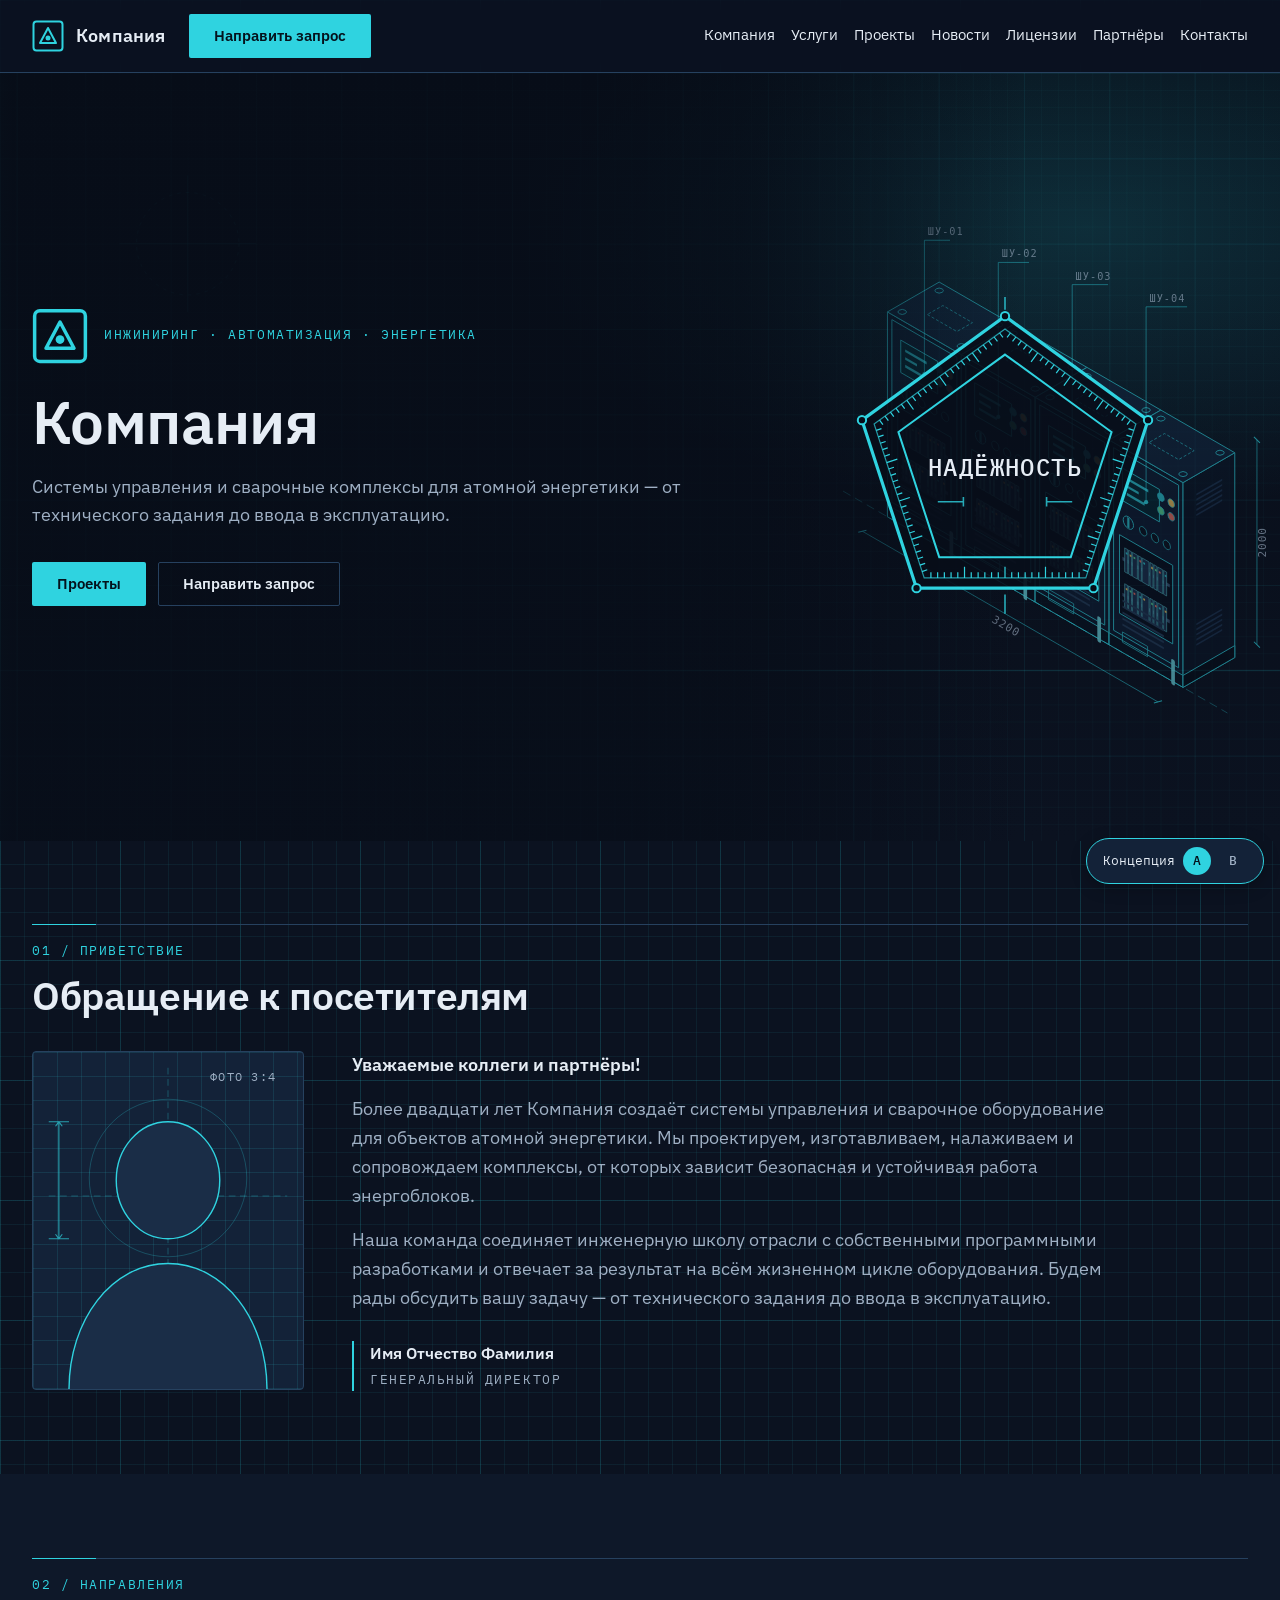
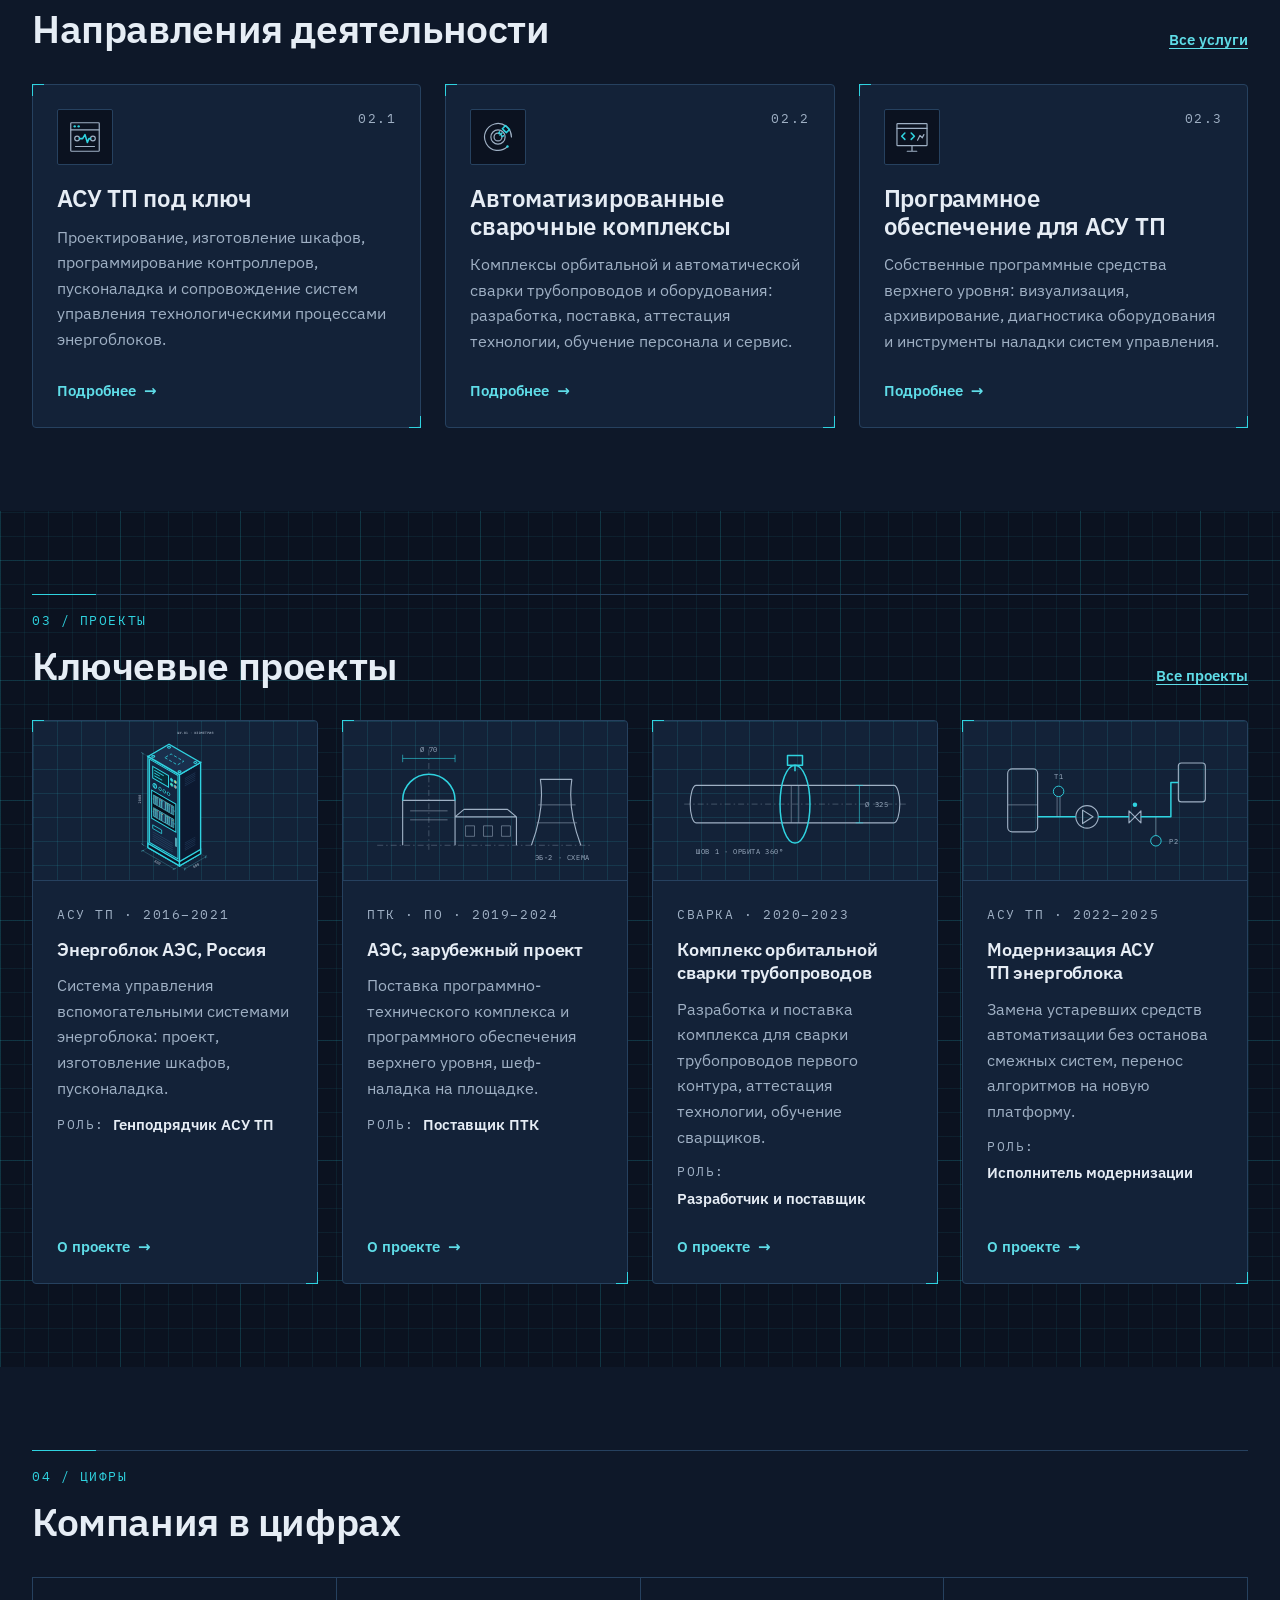
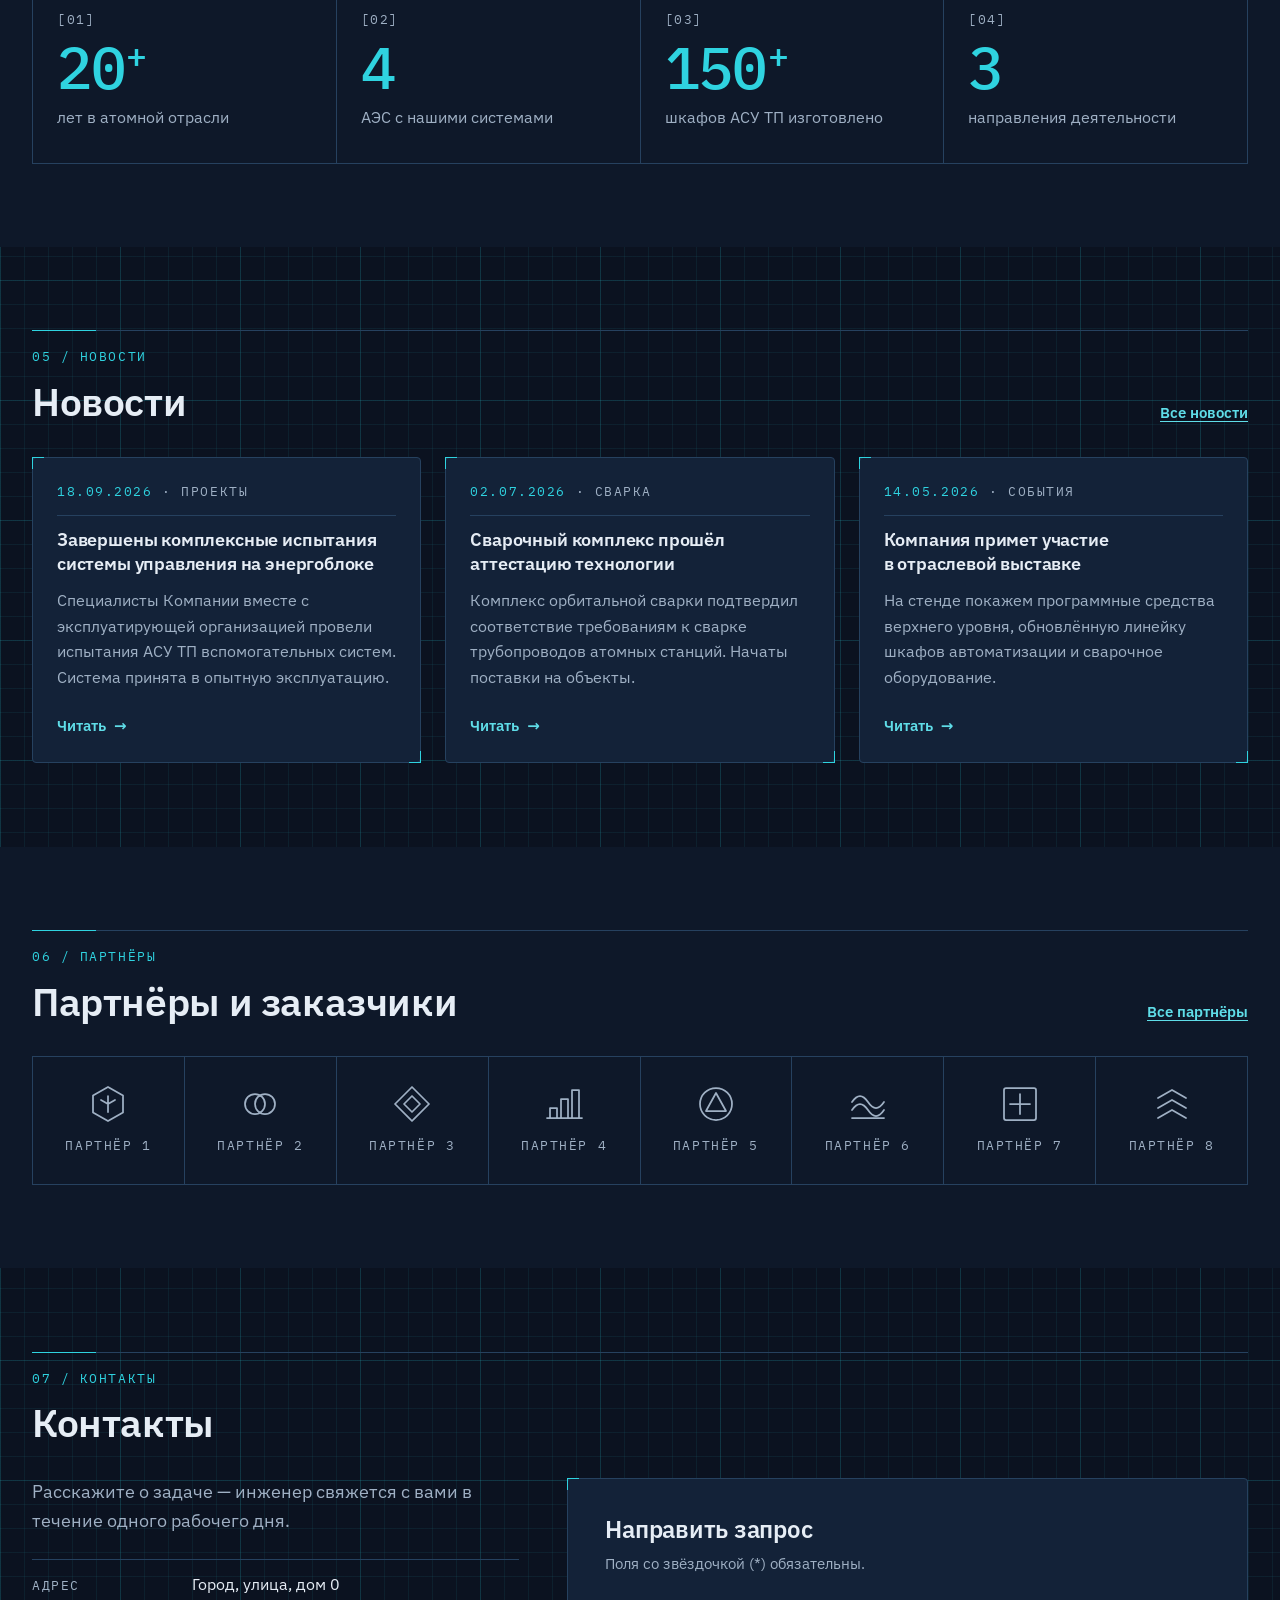
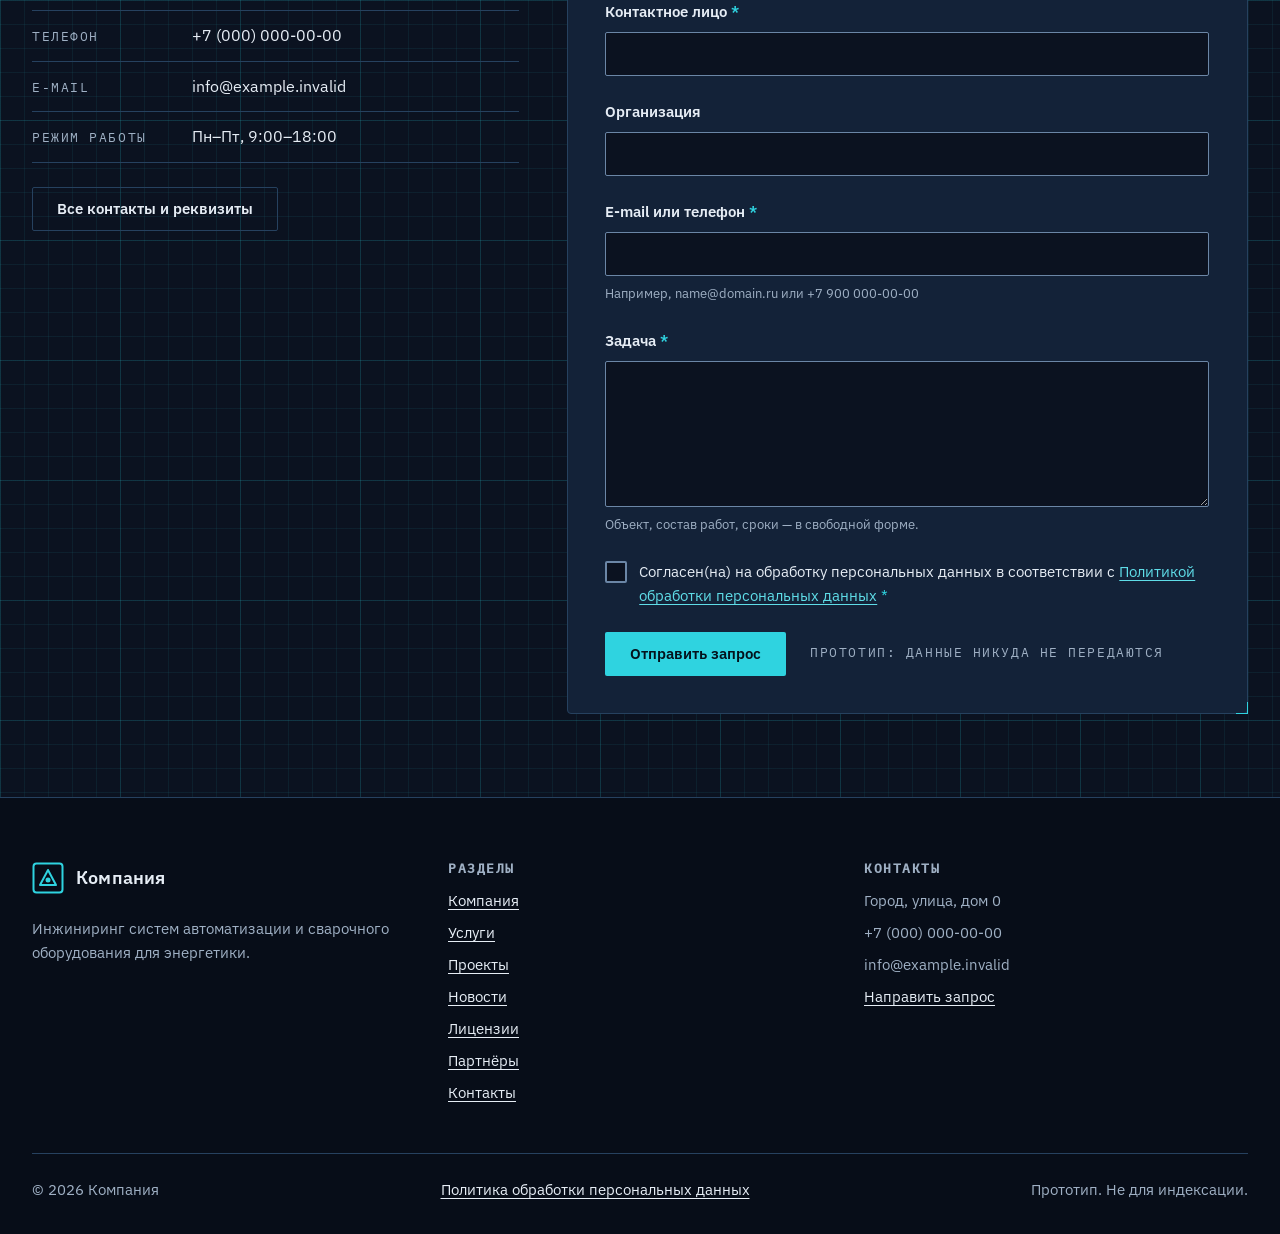
==== commit 7ec29f09: "WIP 0005: concept B home layout (home-b.css, eyebrow numbers, B tokens)" ====
--- a/index.html
+++ b/index.html
@@ -12,6 +12,7 @@
   <link rel="stylesheet" href="assets/css/tokens.css">
   <link rel="stylesheet" href="assets/css/base.css">
   <link rel="stylesheet" href="assets/css/blocks.css">
+  <link rel="stylesheet" href="assets/css/home-b.css">
   <script src="assets/js/concept-init.js"></script>
   <script src="assets/js/main.js" defer></script>
   <script src="assets/js/request-form.js" defer></script>
@@ -104,7 +105,7 @@
     <section class="section" id="welcome" aria-labelledby="welcome-title" data-block="welcome">
       <div class="container">
         <div class="section__head">
-          <span class="eyebrow">01 / Приветствие</span>
+          <span class="eyebrow"><span class="eyebrow__num">01 / </span>Приветствие</span>
           <h2 id="welcome-title">Обращение к посетителям</h2>
         </div>
         <div class="welcome">
@@ -134,7 +135,7 @@
     <section class="section section--alt" id="directions" aria-labelledby="directions-title" data-block="directions">
       <div class="container">
         <div class="section__head section__head--split">
-          <span class="eyebrow">02 / Направления</span>
+          <span class="eyebrow"><span class="eyebrow__num">02 / </span>Направления</span>
           <h2 id="directions-title">Направления деятельности</h2>
           <a class="section__more" href="services.html">Все услуги</a>
         </div>
@@ -203,7 +204,7 @@
     <section class="section" id="key-projects" aria-labelledby="key-projects-title" data-block="key-projects">
       <div class="container">
         <div class="section__head section__head--split">
-          <span class="eyebrow">03 / Проекты</span>
+          <span class="eyebrow"><span class="eyebrow__num">03 / </span>Проекты</span>
           <h2 id="key-projects-title">Ключевые проекты</h2>
           <a class="section__more" href="projects.html">Все проекты</a>
         </div>
@@ -315,7 +316,7 @@
     <section class="section section--alt" id="figures" aria-labelledby="figures-title" data-block="figures">
       <div class="container">
         <div class="section__head">
-          <span class="eyebrow">04 / Цифры</span>
+          <span class="eyebrow"><span class="eyebrow__num">04 / </span>Цифры</span>
           <h2 id="figures-title">Компания в цифрах</h2>
         </div>
         <!-- Показатели УСЛОВНЫЕ (рыба): заменить фактическими данными компании. Блок скрывается, если данных нет. -->
@@ -346,7 +347,7 @@
     <section class="section" id="news" aria-labelledby="news-title" data-block="news">
       <div class="container">
         <div class="section__head section__head--split">
-          <span class="eyebrow">05 / Новости</span>
+          <span class="eyebrow"><span class="eyebrow__num">05 / </span>Новости</span>
           <h2 id="news-title">Новости</h2>
           <a class="section__more" href="news.html">Все новости</a>
         </div>
@@ -388,7 +389,7 @@
     <section class="section section--alt" id="partners" aria-labelledby="partners-title" data-block="partners">
       <div class="container">
         <div class="section__head section__head--split">
-          <span class="eyebrow">06 / Партнёры</span>
+          <span class="eyebrow"><span class="eyebrow__num">06 / </span>Партнёры</span>
           <h2 id="partners-title">Партнёры и заказчики</h2>
           <a class="section__more" href="partners.html">Все партнёры</a>
         </div>
@@ -432,7 +433,7 @@
     <section class="section" id="contacts" aria-labelledby="contacts-title" data-block="contacts">
       <div class="container">
         <div class="section__head">
-          <span class="eyebrow">07 / Контакты</span>
+          <span class="eyebrow"><span class="eyebrow__num">07 / </span>Контакты</span>
           <h2 id="contacts-title">Контакты</h2>
         </div>
         <div class="contacts">
--- a/assets/css/fonts.css
+++ b/assets/css/fonts.css
@@ -71,3 +71,69 @@
   src: url("../fonts/ibm-plex-mono/ibm-plex-mono-latin-500-normal.woff2") format("woff2");
   unicode-range: U+0000-00FF, U+0131, U+0152-0153, U+02BB-02BC, U+02C6, U+02DA, U+02DC, U+0304, U+0308, U+0329, U+2000-206F, U+20AC, U+2122, U+2191, U+2193, U+2212, U+2215, U+FEFF, U+FFFD;
 }
+
+/* Inter — body and headings of concept B (loaded only when B is shown) */
+@font-face {
+  font-family: "Inter";
+  font-style: normal;
+  font-weight: 300;
+  font-display: swap;
+  src: url("../fonts/inter/inter-cyrillic-300-normal.woff2") format("woff2");
+  unicode-range: U+0301, U+0400-045F, U+0490-0491, U+04B0-04B1, U+2116;
+}
+@font-face {
+  font-family: "Inter";
+  font-style: normal;
+  font-weight: 300;
+  font-display: swap;
+  src: url("../fonts/inter/inter-latin-300-normal.woff2") format("woff2");
+  unicode-range: U+0000-00FF, U+0131, U+0152-0153, U+02BB-02BC, U+02C6, U+02DA, U+02DC, U+0304, U+0308, U+0329, U+2000-206F, U+20AC, U+2122, U+2191, U+2193, U+2212, U+2215, U+FEFF, U+FFFD;
+}
+@font-face {
+  font-family: "Inter";
+  font-style: normal;
+  font-weight: 400;
+  font-display: swap;
+  src: url("../fonts/inter/inter-cyrillic-400-normal.woff2") format("woff2");
+  unicode-range: U+0301, U+0400-045F, U+0490-0491, U+04B0-04B1, U+2116;
+}
+@font-face {
+  font-family: "Inter";
+  font-style: normal;
+  font-weight: 400;
+  font-display: swap;
+  src: url("../fonts/inter/inter-latin-400-normal.woff2") format("woff2");
+  unicode-range: U+0000-00FF, U+0131, U+0152-0153, U+02BB-02BC, U+02C6, U+02DA, U+02DC, U+0304, U+0308, U+0329, U+2000-206F, U+20AC, U+2122, U+2191, U+2193, U+2212, U+2215, U+FEFF, U+FFFD;
+}
+@font-face {
+  font-family: "Inter";
+  font-style: normal;
+  font-weight: 500;
+  font-display: swap;
+  src: url("../fonts/inter/inter-cyrillic-500-normal.woff2") format("woff2");
+  unicode-range: U+0301, U+0400-045F, U+0490-0491, U+04B0-04B1, U+2116;
+}
+@font-face {
+  font-family: "Inter";
+  font-style: normal;
+  font-weight: 500;
+  font-display: swap;
+  src: url("../fonts/inter/inter-latin-500-normal.woff2") format("woff2");
+  unicode-range: U+0000-00FF, U+0131, U+0152-0153, U+02BB-02BC, U+02C6, U+02DA, U+02DC, U+0304, U+0308, U+0329, U+2000-206F, U+20AC, U+2122, U+2191, U+2193, U+2212, U+2215, U+FEFF, U+FFFD;
+}
+@font-face {
+  font-family: "Inter";
+  font-style: normal;
+  font-weight: 600;
+  font-display: swap;
+  src: url("../fonts/inter/inter-cyrillic-600-normal.woff2") format("woff2");
+  unicode-range: U+0301, U+0400-045F, U+0490-0491, U+04B0-04B1, U+2116;
+}
+@font-face {
+  font-family: "Inter";
+  font-style: normal;
+  font-weight: 600;
+  font-display: swap;
+  src: url("../fonts/inter/inter-latin-600-normal.woff2") format("woff2");
+  unicode-range: U+0000-00FF, U+0131, U+0152-0153, U+02BB-02BC, U+02C6, U+02DA, U+02DC, U+0304, U+0308, U+0329, U+2000-206F, U+20AC, U+2122, U+2191, U+2193, U+2212, U+2215, U+FEFF, U+FFFD;
+}
--- a/assets/css/tokens.css
+++ b/assets/css/tokens.css
@@ -115,6 +115,8 @@
   --color-error: #ff8a8a;
   --color-success: #6ee7a8;
   --partner-ink: #9fb0c4;
+  /* tick of the checked checkbox, colour = --color-on-accent (inline data URI, no request) */
+  --check-icon: url("data:image/svg+xml,%3Csvg xmlns='http://www.w3.org/2000/svg' viewBox='0 0 16 16'%3E%3Cpath d='M3 8.5l3 3 7-7' fill='none' stroke='%2304121c' stroke-width='2.4' stroke-linecap='round' stroke-linejoin='round'/%3E%3C/svg%3E");
 
   /* Pentagon sign (index.html hero): plate under the drawing-style art */
   --sign-plate: #070d18;
@@ -124,6 +126,13 @@
 
   /* First-screen artwork (tools/gen_art.py); hero text stays AA over it thanks to
      the scrim in base.css — worst case checked by tools/check_hero_contrast.py */
+  /* Concept-B home layout (assets/css/home-b.css); neutral values here, A never uses them */
+  --tint: var(--color-surface-2);
+  --tint-strong: var(--color-border);
+  --illus-bg: var(--color-surface);
+  --shadow-lg: none;
+  --radius-xl: 4px;
+
   --hero-art: url("../img/hero-a.svg");
   --hero-scan: block;
 
@@ -172,9 +181,11 @@
   --shadow: 0 1px 2px rgba(11, 22, 64, 0.06), 0 8px 24px rgba(11, 22, 64, 0.06);
   --border-style: solid;
 
+  /* Inter (assets/fonts/inter): calmer, rounder corporate sans than Plex */
+  --font-sans: "Inter", system-ui, -apple-system, "Segoe UI", Roboto, Arial, sans-serif;
   --font-label: var(--font-sans);
   --heading-weight: 600;
-  --heading-tracking: -0.015em;
+  --heading-tracking: -0.025em;
   --label-transform: none;
   --label-tracking: 0.02em;
 
@@ -189,12 +200,23 @@
   --color-error: #b42318;
   --color-success: #157a3e;
   --partner-ink: #47526e;
+  --check-icon: url("data:image/svg+xml,%3Csvg xmlns='http://www.w3.org/2000/svg' viewBox='0 0 16 16'%3E%3Cpath d='M3 8.5l3 3 7-7' fill='none' stroke='%23ffffff' stroke-width='2.4' stroke-linecap='round' stroke-linejoin='round'/%3E%3C/svg%3E");
 
   /* Pentagon sign: solid blue body with white lettering */
   --sign-plate: #0b1640;
   --sign-fill-1: #2a62db;
   --sign-fill-2: #142a78;
   --sign-on-fill: #ffffff;
+
+  /* Home page layout of B (assets/css/home-b.css) */
+  --tint: #eaf0fc;                      /* soft accent wash: pills, icon plates */
+  --tint-strong: #c9d8f6;               /* silhouettes and shapes in illustrations */
+  --illus-bg:                           /* "photo-like" illustration panels */
+    radial-gradient(120% 90% at 85% 10%, rgba(143, 179, 255, 0.55), transparent 55%),
+    radial-gradient(90% 80% at 10% 100%, rgba(31, 91, 214, 0.18), transparent 60%),
+    linear-gradient(160deg, #f4f7fd 0%, #dfe8fa 100%);
+  --shadow-lg: 0 2px 6px rgba(11, 22, 64, 0.05), 0 24px 56px rgba(11, 22, 64, 0.12);
+  --radius-xl: 24px;
 
   --hero-art: url("../img/hero-b.svg");
   --hero-scan: none;
--- a/assets/css/base.css
+++ b/assets/css/base.css
@@ -555,56 +555,6 @@
   display: block;
 }
 
-/* ---------- Gallery collage (project.html) ---------- */
-.collage {
-  display: grid;
-  gap: var(--space-4);
-}
-@media (min-width: 720px) {
-  .collage {
-    grid-template-columns: 1.1fr 1fr;
-    grid-template-rows: 1fr 1fr;
-  }
-  .collage__item--main {
-    grid-row: span 2;
-  }
-}
-.collage__item {
-  margin: 0;
-  min-height: 12rem;
-}
-.collage__item--main {
-  display: grid;
-  grid-template-rows: 1fr auto;
-  border: 1px solid var(--color-border);
-  border-radius: var(--radius-lg);
-  background-color: var(--color-surface);
-  box-shadow: var(--shadow);
-  overflow: hidden;
-}
-.collage__media {
-  display: grid;
-  place-items: center;
-  padding: var(--space-5) var(--space-4);
-  /* drawing grid behind the illustration in A, plain surface in B */
-  background-image:
-    linear-gradient(var(--grid-line-major) 1px, transparent 1px),
-    linear-gradient(90deg, var(--grid-line-major) 1px, transparent 1px);
-  background-size: var(--grid-size) var(--grid-size);
-}
-.collage__media img {
-  width: auto;
-  height: min(28rem, 70vh);
-}
-.collage__caption {
-  padding: var(--space-3) var(--space-4);
-  border-top: 1px solid var(--color-border);
-  color: var(--color-text-muted);
-  font-family: var(--font-label);
-  font-size: var(--fs-xs);
-  letter-spacing: var(--label-tracking);
-}
-
 /* ---------- Page head (inner pages) ---------- */
 .page-head {
   padding-block: clamp(2.5rem, 2rem + 3vw, 5rem) var(--space-7);
@@ -634,31 +584,6 @@
 }
 .breadcrumbs [aria-current="page"] {
   color: var(--color-text);
-}
-
-/* Project metadata list */
-.meta-list {
-  display: grid;
-  grid-template-columns: repeat(auto-fit, minmax(12rem, 1fr));
-  gap: var(--space-4);
-  margin-top: var(--space-6);
-}
-.meta-list__item {
-  padding: var(--space-4);
-  border: 1px solid var(--color-border);
-  border-radius: var(--radius);
-  background: var(--color-surface);
-}
-.meta-list dt {
-  font-family: var(--font-label);
-  font-size: var(--fs-xs);
-  text-transform: var(--label-transform);
-  letter-spacing: var(--label-tracking);
-  color: var(--color-text-muted);
-}
-.meta-list dd {
-  font-weight: var(--fw-bold);
-  margin-top: var(--space-1);
 }
 
 /* CTA band */
--- a/assets/css/blocks.css
+++ b/assets/css/blocks.css
@@ -292,13 +292,17 @@
   border-radius: var(--radius-lg) var(--radius-lg) 0 0;
   overflow: hidden;
 }
+.project__cover {
+  position: relative;
+}
+/* Tall raster-free cabinet: pinned into the cover box, never taller than it */
 .project__cover img {
-  width: auto;
-  height: 100%;
-  max-height: 100%;
-}
-.project__cover:has(img) {
-  padding-block: var(--space-2);
+  position: absolute;
+  inset: var(--space-2) var(--space-3);
+  width: calc(100% - 2 * var(--space-3));
+  height: calc(100% - 2 * var(--space-2));
+  max-width: none;
+  object-fit: contain;
 }
 .cover {
   width: 100%;
@@ -600,12 +604,33 @@
 .field--check .field__error {
   grid-column: 1 / -1;
 }
+/* Own checkbox look: the native one is nearly invisible on the dark A card */
 .field__check {
-  width: 1.25rem;
-  height: 1.25rem;
-  margin: 0.15rem 0 0;
-  accent-color: var(--color-accent);
+  -webkit-appearance: none;
+  appearance: none;
+  flex-shrink: 0;
+  width: 1.375rem;
+  height: 1.375rem;
+  margin: 0.1rem 0 0;
+  border: 2px solid var(--field-border);
+  border-radius: var(--radius-sm);
+  background: var(--field-bg) center / 80% no-repeat;
   cursor: pointer;
+  transition: background-color var(--dur-fast) var(--ease), border-color var(--dur-fast) var(--ease);
+}
+.field__check:hover {
+  border-color: var(--color-accent);
+}
+.field__check:checked {
+  border-color: var(--color-accent);
+  background-color: var(--color-accent);
+  background-image: var(--check-icon);
+}
+@media (forced-colors: active) {
+  .field__check {
+    -webkit-appearance: auto;
+    appearance: auto;
+  }
 }
 .field__check[aria-invalid="true"] {
   outline: 2px solid var(--color-error);
--- a/assets/css/home-b.css
+++ b/assets/css/home-b.css
@@ -0,0 +1,543 @@
+/*
+ * Home page in concept B «корпоративный светлый».
+ *
+ * Same HTML as concept A; every rule here is scoped to :root[data-concept="b"],
+ * so A is untouched (tools: grep this file — no selector without the prefix).
+ * Colours only from tokens.css. Character of B vs A:
+ *   - Inter instead of Plex, large calm headings, no mono labels, no numbering;
+ *   - soft shadows and big radii instead of drawing lines and corner ticks;
+ *   - "photo-like" code-drawn panels (gradients + illustrations) instead of grids;
+ *   - different layouts: quote with a big quotation mark, illustrated direction
+ *     cards, one big project + a list, a light figures band with dividers, news
+ *     as a list of rows, a light-grey partner ribbon, a white form card on grey.
+ */
+
+:root[data-concept="b"] {
+  --section-pad: clamp(4rem, 2.5rem + 5vw, 8rem);
+  --fs-h2: clamp(2rem, 1.3rem + 2.4vw, 3.25rem);
+  --radius-lg: 20px;
+  --card-pad: clamp(1.25rem, 0.9rem + 1.2vw, 2rem);
+  --pill: 999px;
+}
+
+/* ---------- Global pieces on the home page ---------- */
+:root[data-concept="b"] h2 {
+  max-width: 22ch;
+  letter-spacing: -0.03em;
+}
+:root[data-concept="b"] .btn {
+  min-height: 3rem;
+  padding-inline: var(--space-6);
+  border-radius: var(--pill);
+}
+:root[data-concept="b"] .btn--primary {
+  box-shadow: 0 6px 18px color-mix(in srgb, var(--color-accent) 30%, transparent);
+}
+:root[data-concept="b"] .site-header__cta {
+  min-height: 2.75rem;
+  padding-inline: var(--space-5);
+}
+:root[data-concept="b"] .site-nav__link {
+  font-weight: 500;
+}
+
+/* Section head: no rule, no tick, no "01 /" numbering; eyebrow becomes a soft pill */
+:root[data-concept="b"] .section__head {
+  gap: var(--space-4);
+  margin-bottom: clamp(2rem, 1.5rem + 2vw, 3.5rem);
+  padding-top: 0;
+  border-top: 0;
+}
+:root[data-concept="b"] .section__head::before {
+  display: none;
+}
+:root[data-concept="b"] .eyebrow__num {
+  display: none;
+}
+:root[data-concept="b"] .eyebrow {
+  justify-self: start;
+  padding: 0.3rem 0.85rem;
+  border-radius: var(--pill);
+  background: var(--tint);
+  font-size: var(--fs-xs);
+  font-weight: 500;
+  letter-spacing: 0.01em;
+}
+:root[data-concept="b"] .section__more {
+  display: inline-flex;
+  align-items: center;
+  gap: var(--space-2);
+  justify-self: start;
+  min-height: 2.75rem;
+  padding: 0 var(--space-5);
+  border: 1px solid var(--color-border);
+  border-radius: var(--pill);
+  color: var(--color-text);
+  text-decoration: none;
+  transition: border-color var(--dur-fast) var(--ease), background-color var(--dur-fast) var(--ease);
+}
+:root[data-concept="b"] .section__more::after {
+  content: "→";
+  color: var(--color-accent);
+}
+:root[data-concept="b"] .section__more:hover {
+  border-color: var(--color-accent);
+  background: var(--tint);
+}
+:root[data-concept="b"] .label {
+  font-weight: 500;
+}
+
+/* Cards: no border, soft shadow, large radius, deeper shadow on hover */
+:root[data-concept="b"] .card {
+  border-color: transparent;
+  transition: transform var(--dur-base) var(--ease), box-shadow var(--dur-base) var(--ease),
+    background-color var(--dur-base) var(--ease);
+}
+:root[data-concept="b"] .card:hover {
+  border-color: transparent;
+  box-shadow: var(--shadow-lg);
+}
+:root[data-concept="b"] .card__body {
+  padding: var(--card-pad);
+}
+
+/* ---------- Hero: big calm heading, rounded bottom edge ---------- */
+:root[data-concept="b"] .hero {
+  padding-block: clamp(4.5rem, 3rem + 7vw, 9rem);
+  border-radius: 0 0 clamp(1.25rem, 0.5rem + 3vw, 3rem) clamp(1.25rem, 0.5rem + 3vw, 3rem);
+}
+:root[data-concept="b"] .hero__title {
+  font-size: clamp(2.75rem, 1.6rem + 4.6vw, 5.5rem);
+  letter-spacing: -0.04em;
+  line-height: 1.02;
+  margin-bottom: var(--space-5);
+}
+:root[data-concept="b"] .hero__slogan {
+  max-width: 34ch;
+  font-size: clamp(1.125rem, 1rem + 0.5vw, 1.375rem);
+  line-height: 1.5;
+  margin-bottom: var(--space-7);
+}
+/* in the hero the pill is an outline only: the text colour stays on the checked scrim */
+:root[data-concept="b"] .hero .eyebrow {
+  background: transparent;
+  border: 1px solid var(--color-border);
+}
+:root[data-concept="b"] .hero__logo {
+  display: none;
+}
+
+/* ---------- 01 Welcome: a quote with a big quotation mark ---------- */
+:root[data-concept="b"] .welcome {
+  gap: var(--space-6);
+  padding: clamp(1.5rem, 0.75rem + 3.5vw, 4.5rem);
+  border-radius: var(--radius-xl);
+  background: var(--color-bg-alt);
+}
+@media (min-width: 720px) {
+  :root[data-concept="b"] .welcome {
+    grid-template-columns: minmax(0, 1fr) minmax(11rem, 17rem);
+    gap: clamp(2rem, 1rem + 4vw, 5rem);
+    align-items: center;
+  }
+}
+:root[data-concept="b"] .welcome__portrait {
+  order: 2;
+  width: 100%;
+  max-width: 17rem;
+  border: 0;
+  border-radius: var(--radius-xl);
+  background: var(--illus-bg);
+  box-shadow: var(--shadow);
+}
+@media (max-width: 719.98px) {
+  :root[data-concept="b"] .welcome__portrait {
+    max-width: 12rem;
+  }
+}
+:root[data-concept="b"] .portrait__axis,
+:root[data-concept="b"] .portrait__ring,
+:root[data-concept="b"] .portrait__dim,
+:root[data-concept="b"] .portrait__label {
+  display: none;
+}
+:root[data-concept="b"] .portrait__fill {
+  fill: var(--color-surface);
+  opacity: 0.9;
+}
+:root[data-concept="b"] .portrait__line {
+  stroke: none;
+}
+:root[data-concept="b"] .welcome__body {
+  gap: var(--space-5);
+}
+:root[data-concept="b"] .welcome__body::before {
+  content: "\201C";
+  content: "\201C" / "";
+  display: block;
+  height: 0.5em;
+  margin-bottom: var(--space-2);
+  color: var(--color-accent);
+  font-size: clamp(5rem, 4rem + 4vw, 8rem);
+  font-weight: 600;
+  line-height: 0.9;
+}
+:root[data-concept="b"] .welcome__lead {
+  font-size: clamp(1.5rem, 1.15rem + 1.3vw, 2.25rem);
+  font-weight: 500;
+  line-height: 1.25;
+  letter-spacing: -0.02em;
+}
+:root[data-concept="b"] .welcome__text {
+  line-height: 1.7;
+}
+:root[data-concept="b"] .welcome__sign {
+  margin-top: var(--space-2);
+  padding: var(--space-5) 0 0;
+  border-left: 0;
+  border-top: 1px solid var(--color-border);
+}
+:root[data-concept="b"] .welcome__name {
+  font-size: var(--fs-lg);
+}
+
+/* ---------- 02 Directions: illustration on top, shadowed card ---------- */
+:root[data-concept="b"] #directions .card-grid {
+  gap: clamp(1.25rem, 0.75rem + 1.5vw, 2rem);
+}
+:root[data-concept="b"] .direction__top {
+  position: relative;
+  display: grid;
+  place-items: center;
+  aspect-ratio: 16 / 10;
+  margin: calc(-1 * var(--card-pad)) calc(-1 * var(--card-pad)) var(--space-3);
+  border-radius: var(--radius-lg) var(--radius-lg) 0 0;
+  background: var(--illus-bg);
+  overflow: hidden;
+}
+/* concentric rings behind the icon: a code-drawn "photo" of a calm technical space */
+:root[data-concept="b"] .direction__top::before,
+:root[data-concept="b"] .direction__top::after {
+  content: "";
+  position: absolute;
+  left: 50%;
+  top: 50%;
+  border-radius: 50%;
+  border: 1px solid color-mix(in srgb, var(--color-surface) 75%, transparent);
+  transform: translate(-50%, -50%);
+}
+:root[data-concept="b"] .direction__top::before {
+  width: 11rem;
+  height: 11rem;
+}
+:root[data-concept="b"] .direction__top::after {
+  width: 18rem;
+  height: 18rem;
+  border-color: color-mix(in srgb, var(--color-surface) 45%, transparent);
+}
+:root[data-concept="b"] .direction__top .label {
+  display: none;
+}
+:root[data-concept="b"] .direction__icon {
+  position: relative;
+  z-index: 1;
+  width: 5.5rem;
+  height: 5.5rem;
+  padding: 1.15rem;
+  border: 0;
+  border-radius: 50%;
+  background: var(--color-surface);
+  box-shadow: var(--shadow-lg);
+  color: var(--color-text);
+}
+:root[data-concept="b"] .card:hover .direction__icon {
+  border-color: transparent;
+}
+:root[data-concept="b"] .direction .card__title {
+  font-size: clamp(1.25rem, 1.1rem + 0.5vw, 1.5rem);
+}
+
+/* ---------- 03 Key projects: one big card + a list ---------- */
+:root[data-concept="b"] #key-projects .card-grid--4 {
+  grid-template-columns: minmax(0, 1fr);
+  gap: var(--space-5);
+}
+:root[data-concept="b"] .project__cover {
+  border-bottom: 0;
+  background: var(--illus-bg);
+}
+:root[data-concept="b"] .cover__text {
+  display: none;
+}
+:root[data-concept="b"] .project .label {
+  color: var(--color-accent);
+}
+@media (min-width: 600px) {
+  /* list rows: small illustration on the left, text on the right */
+  :root[data-concept="b"] #key-projects li + li .project {
+    flex-direction: row;
+  }
+  :root[data-concept="b"] #key-projects li + li .project__cover {
+    flex: 0 0 38%;
+    aspect-ratio: auto;
+    min-height: 10rem;
+    border-radius: var(--radius-lg) 0 0 var(--radius-lg);
+  }
+  :root[data-concept="b"] #key-projects li + li .card__body {
+    gap: var(--space-2);
+  }
+  :root[data-concept="b"] #key-projects li + li .card__text {
+    display: -webkit-box;
+    -webkit-box-orient: vertical;
+    -webkit-line-clamp: 2;
+    overflow: hidden;
+    font-size: var(--fs-sm);
+  }
+  :root[data-concept="b"] #key-projects li + li .card__more {
+    padding-top: var(--space-1);
+  }
+}
+@media (min-width: 1000px) {
+  :root[data-concept="b"] #key-projects .card-grid--4 {
+    grid-template-columns: minmax(0, 1.2fr) minmax(0, 1fr);
+  }
+  :root[data-concept="b"] #key-projects li:first-child {
+    grid-row: span 3;
+  }
+  :root[data-concept="b"] #key-projects li:first-child .project__cover {
+    flex: 1;
+    aspect-ratio: auto;
+    min-height: 20rem;
+  }
+}
+:root[data-concept="b"] #key-projects li:first-child .card__title {
+  font-size: clamp(1.375rem, 1.1rem + 1vw, 2rem);
+  line-height: 1.2;
+}
+:root[data-concept="b"] #key-projects li:first-child .card__text {
+  font-size: var(--fs-lg);
+}
+
+/* ---------- 04 Figures: a light band with thin dividers ---------- */
+:root[data-concept="b"] .figures {
+  row-gap: var(--space-7);
+  border: 0;
+}
+:root[data-concept="b"] .figures__item {
+  gap: var(--space-3);
+  padding: 0 var(--space-4);
+  border: 0;
+  border-left: 1px solid var(--color-border);
+}
+:root[data-concept="b"] .figures__item:nth-child(odd) {
+  padding-left: 0;
+  border-left: 0;
+}
+@media (min-width: 480px) {
+  :root[data-concept="b"] .figures__item {
+    padding: 0 var(--space-6);
+  }
+}
+@media (min-width: 900px) {
+  :root[data-concept="b"] .figures__item:nth-child(odd) {
+    padding-left: var(--space-6);
+    border-left: 1px solid var(--color-border);
+  }
+  :root[data-concept="b"] .figures__item:first-child {
+    padding-left: 0;
+    border-left: 0;
+  }
+}
+:root[data-concept="b"] .figures__index {
+  display: none;
+}
+:root[data-concept="b"] .figures__value {
+  font-size: clamp(3rem, 1.9rem + 4.2vw, 5.75rem);
+  font-weight: 300;
+  letter-spacing: -0.045em;
+  color: var(--color-text);
+}
+:root[data-concept="b"] .figures__unit {
+  color: var(--color-accent);
+  font-weight: 400;
+}
+:root[data-concept="b"] .figures__label {
+  max-width: 16ch;
+  font-size: var(--fs-base);
+}
+
+/* ---------- 05 News: a list of rows (date | headline | arrow) ---------- */
+:root[data-concept="b"] #news .card-grid--3 {
+  grid-template-columns: minmax(0, 1fr);
+  gap: 0;
+  border-top: 1px solid var(--color-border);
+}
+:root[data-concept="b"] .news-card {
+  border: 0;
+  border-bottom: 1px solid var(--color-border);
+  border-radius: 0;
+  box-shadow: none;
+  background: transparent;
+}
+:root[data-concept="b"] .news-card:hover {
+  transform: none;
+  box-shadow: none;
+  background: var(--color-bg-alt);
+}
+:root[data-concept="b"] .news-card .card__link::after {
+  border-radius: 0;
+}
+:root[data-concept="b"] .news-card .card__body {
+  padding: var(--space-5) 0;
+}
+:root[data-concept="b"] .news-card__meta {
+  display: flex;
+  flex-wrap: wrap;
+  gap: 0 var(--space-3);
+  padding-bottom: 0;
+  border-bottom: 0;
+}
+:root[data-concept="b"] .news-card__meta span {
+  display: none;
+}
+:root[data-concept="b"] .news-card__meta time {
+  color: var(--color-text);
+}
+:root[data-concept="b"] .news-card .card__title {
+  font-size: clamp(1.125rem, 1rem + 0.5vw, 1.375rem);
+  font-weight: 500;
+}
+@media (min-width: 720px) {
+  :root[data-concept="b"] .news-card .card__body {
+    display: grid;
+    grid-template-columns: 10rem minmax(0, 1fr) auto;
+    column-gap: clamp(1.5rem, 0.5rem + 3vw, 4rem);
+    row-gap: var(--space-2);
+    align-items: start;
+    padding: var(--space-6) var(--space-4);
+  }
+  :root[data-concept="b"] .news-card__meta {
+    grid-column: 1;
+    grid-row: 1 / span 2;
+    flex-direction: column;
+    padding-top: 0.2rem;
+  }
+  :root[data-concept="b"] .news-card .card__title,
+  :root[data-concept="b"] .news-card .card__text {
+    grid-column: 2;
+  }
+  :root[data-concept="b"] .news-card .card__more {
+    grid-column: 3;
+    grid-row: 1 / span 2;
+    align-self: center;
+    justify-content: center;
+    width: 3rem;
+    height: 3rem;
+    margin: 0;
+    padding: 0;
+    border: 1px solid var(--color-border);
+    border-radius: 50%;
+    font-size: 0;
+    transition: background-color var(--dur-fast) var(--ease), border-color var(--dur-fast) var(--ease);
+  }
+  :root[data-concept="b"] .news-card .card__more::after {
+    font-size: 1.125rem;
+  }
+  :root[data-concept="b"] .news-card:hover .card__more {
+    border-color: var(--color-accent);
+    background: var(--color-surface);
+  }
+}
+
+/* ---------- 06 Partners: a light-grey ribbon of wordmarks ---------- */
+:root[data-concept="b"] #partners {
+  padding-block: clamp(3rem, 2rem + 3vw, 5rem);
+}
+:root[data-concept="b"] .partners {
+  display: flex;
+  flex-wrap: wrap;
+  justify-content: center;
+  gap: var(--space-2) clamp(1rem, 0.25rem + 2.5vw, 2.75rem);
+  padding: clamp(1rem, 0.5rem + 2vw, 2.25rem) clamp(1rem, 0.5rem + 2vw, 3rem);
+  border: 0;
+  border-radius: var(--radius-xl);
+  background: var(--color-bg-alt);
+}
+:root[data-concept="b"] .partners__item {
+  flex-direction: row;
+  gap: var(--space-2);
+  min-height: 3rem;
+  padding: var(--space-2);
+  border: 0;
+}
+:root[data-concept="b"] .partners__item:hover {
+  background: transparent;
+  color: var(--color-text);
+}
+:root[data-concept="b"] .partners__mark {
+  width: 2rem;
+  height: 2rem;
+}
+:root[data-concept="b"] .partners__name {
+  color: var(--partner-ink);
+  font-size: var(--fs-sm);
+  font-weight: 600;
+  letter-spacing: -0.01em;
+}
+
+/* ---------- 07 Contacts: white form card on a light-grey section ---------- */
+:root[data-concept="b"] #contacts {
+  background-color: var(--color-bg-alt);
+}
+:root[data-concept="b"] .contacts {
+  align-items: center;
+}
+:root[data-concept="b"] .contacts__list {
+  gap: var(--space-4);
+  border-top: 0;
+}
+:root[data-concept="b"] .contacts__row {
+  padding-block: 0;
+  border-bottom: 0;
+}
+:root[data-concept="b"] .contacts__row dd {
+  font-size: var(--fs-lg);
+  font-weight: 500;
+}
+:root[data-concept="b"] .request {
+  padding: clamp(1.25rem, 0.5rem + 3vw, 3rem);
+  border: 0;
+  border-radius: var(--radius-xl);
+  box-shadow: var(--shadow-lg);
+}
+:root[data-concept="b"] .request__title {
+  font-size: clamp(1.5rem, 1.2rem + 1vw, 2rem);
+}
+:root[data-concept="b"] .field__input {
+  min-height: 3.25rem;
+  padding: var(--space-3) var(--space-4);
+  border-radius: 12px;
+}
+:root[data-concept="b"] .field__input--area {
+  min-height: 9rem;
+}
+:root[data-concept="b"] .field__input:focus-visible {
+  box-shadow: 0 0 0 5px var(--tint);
+}
+:root[data-concept="b"] .field__input[aria-invalid="true"] {
+  box-shadow: inset 0 0 0 1px var(--color-error);
+}
+:root[data-concept="b"] .field__check {
+  border-radius: 6px;
+}
+:root[data-concept="b"] .field__error::before {
+  font-family: inherit;
+}
+:root[data-concept="b"] .form__actions .btn {
+  min-height: 3.25rem;
+}
+:root[data-concept="b"] .form__status {
+  border-radius: 12px;
+  background: var(--color-bg-alt);
+}
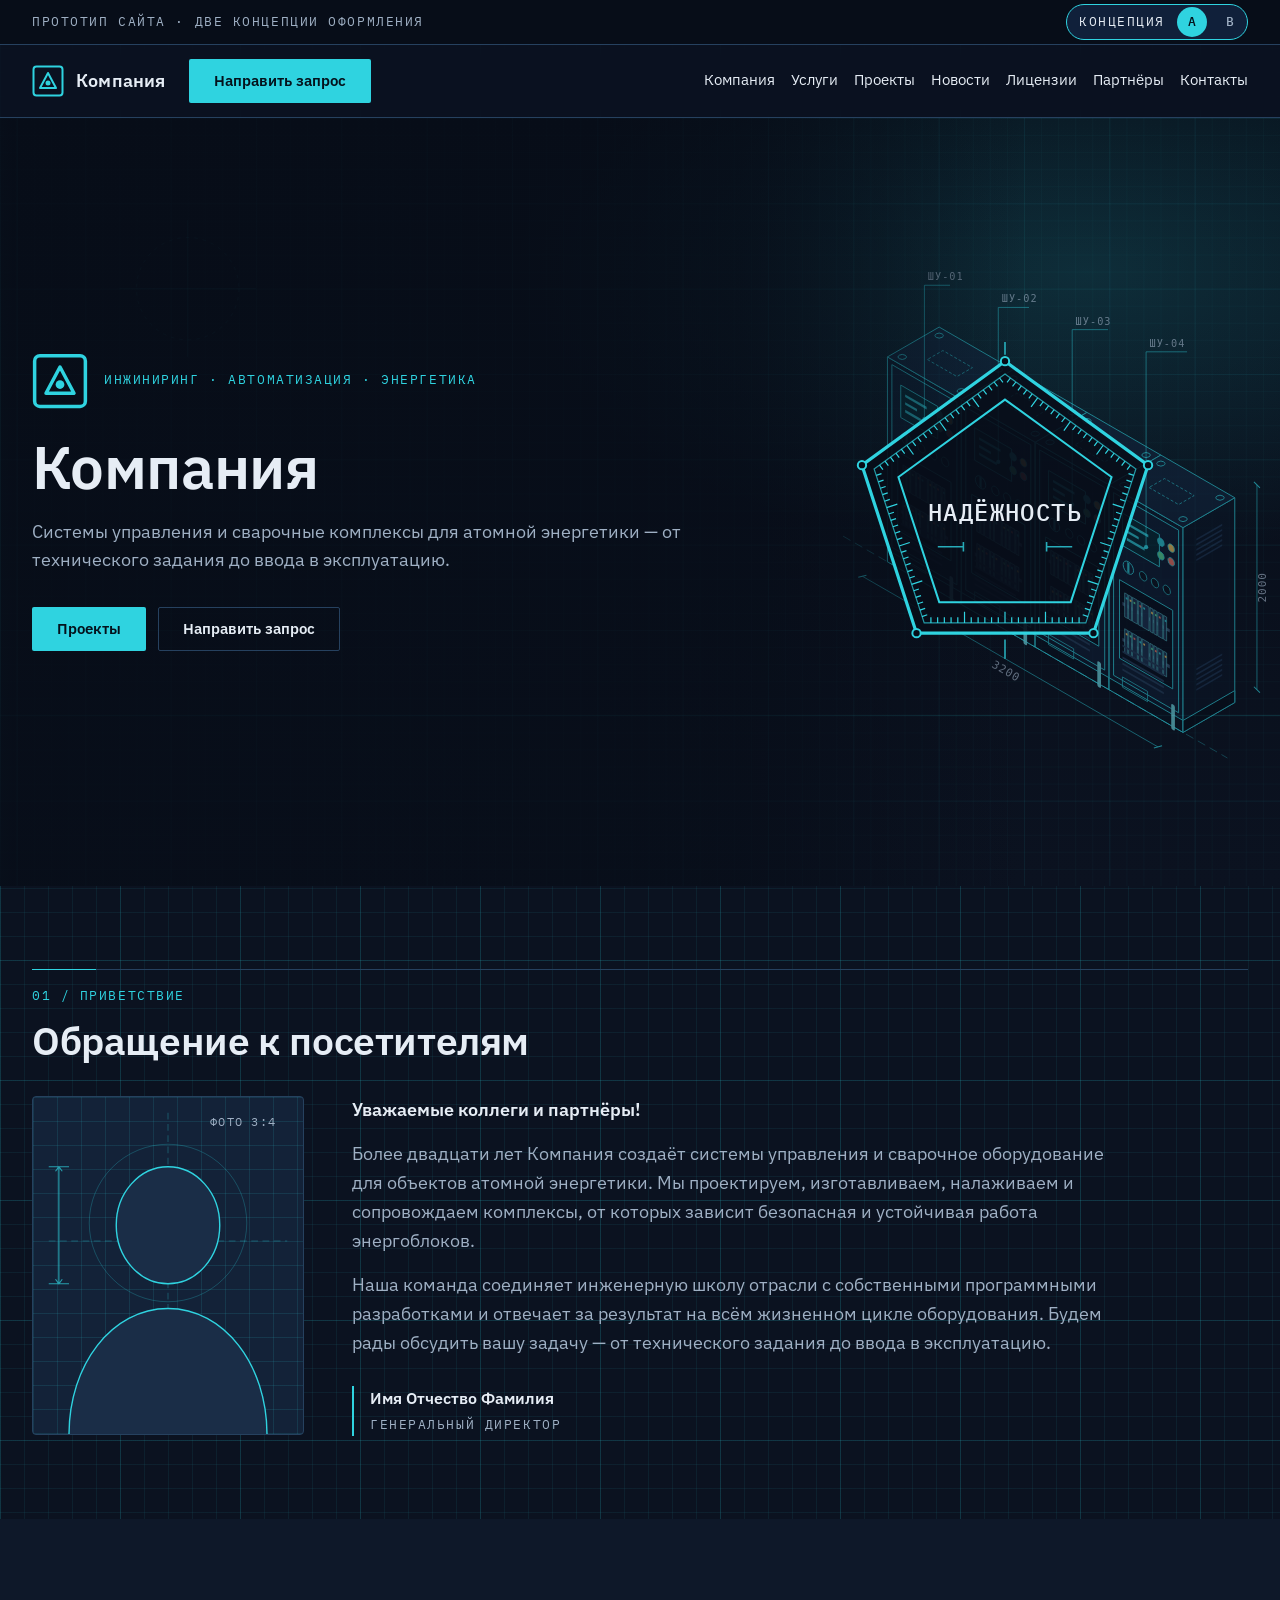
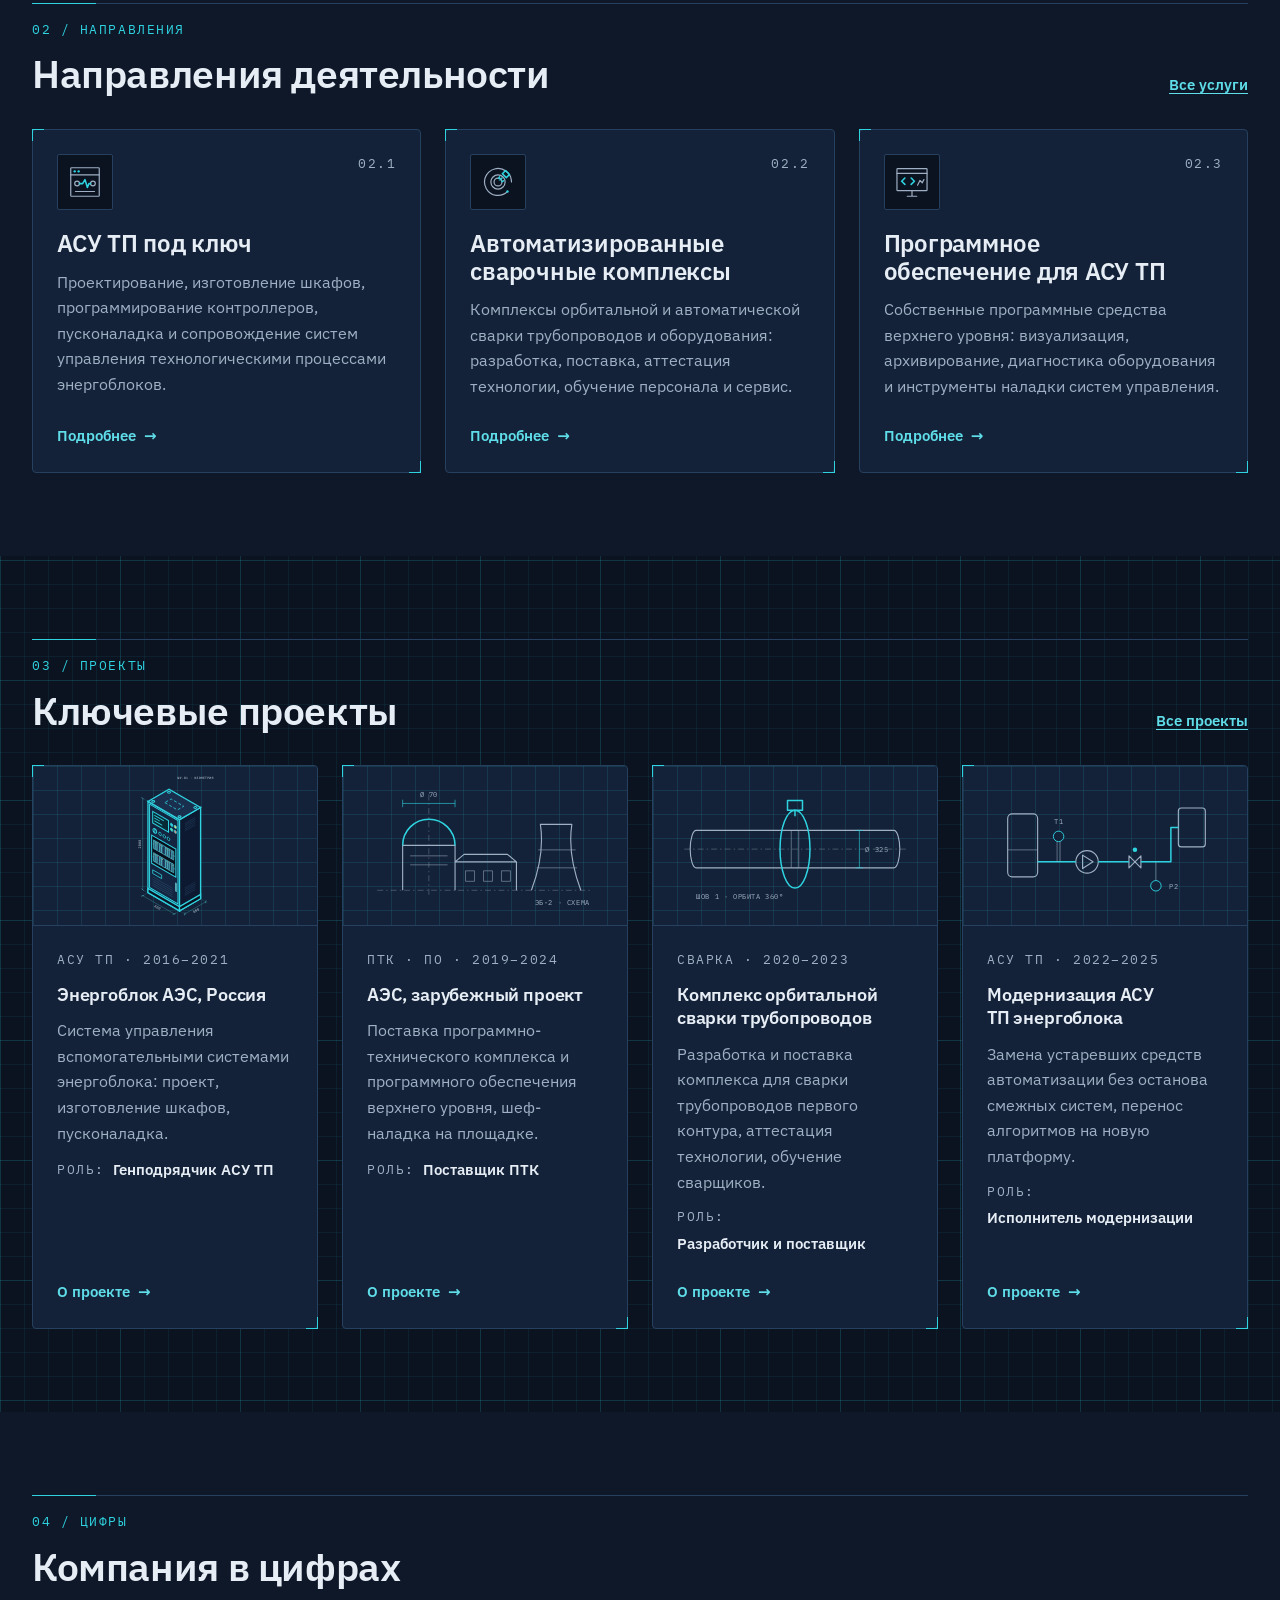
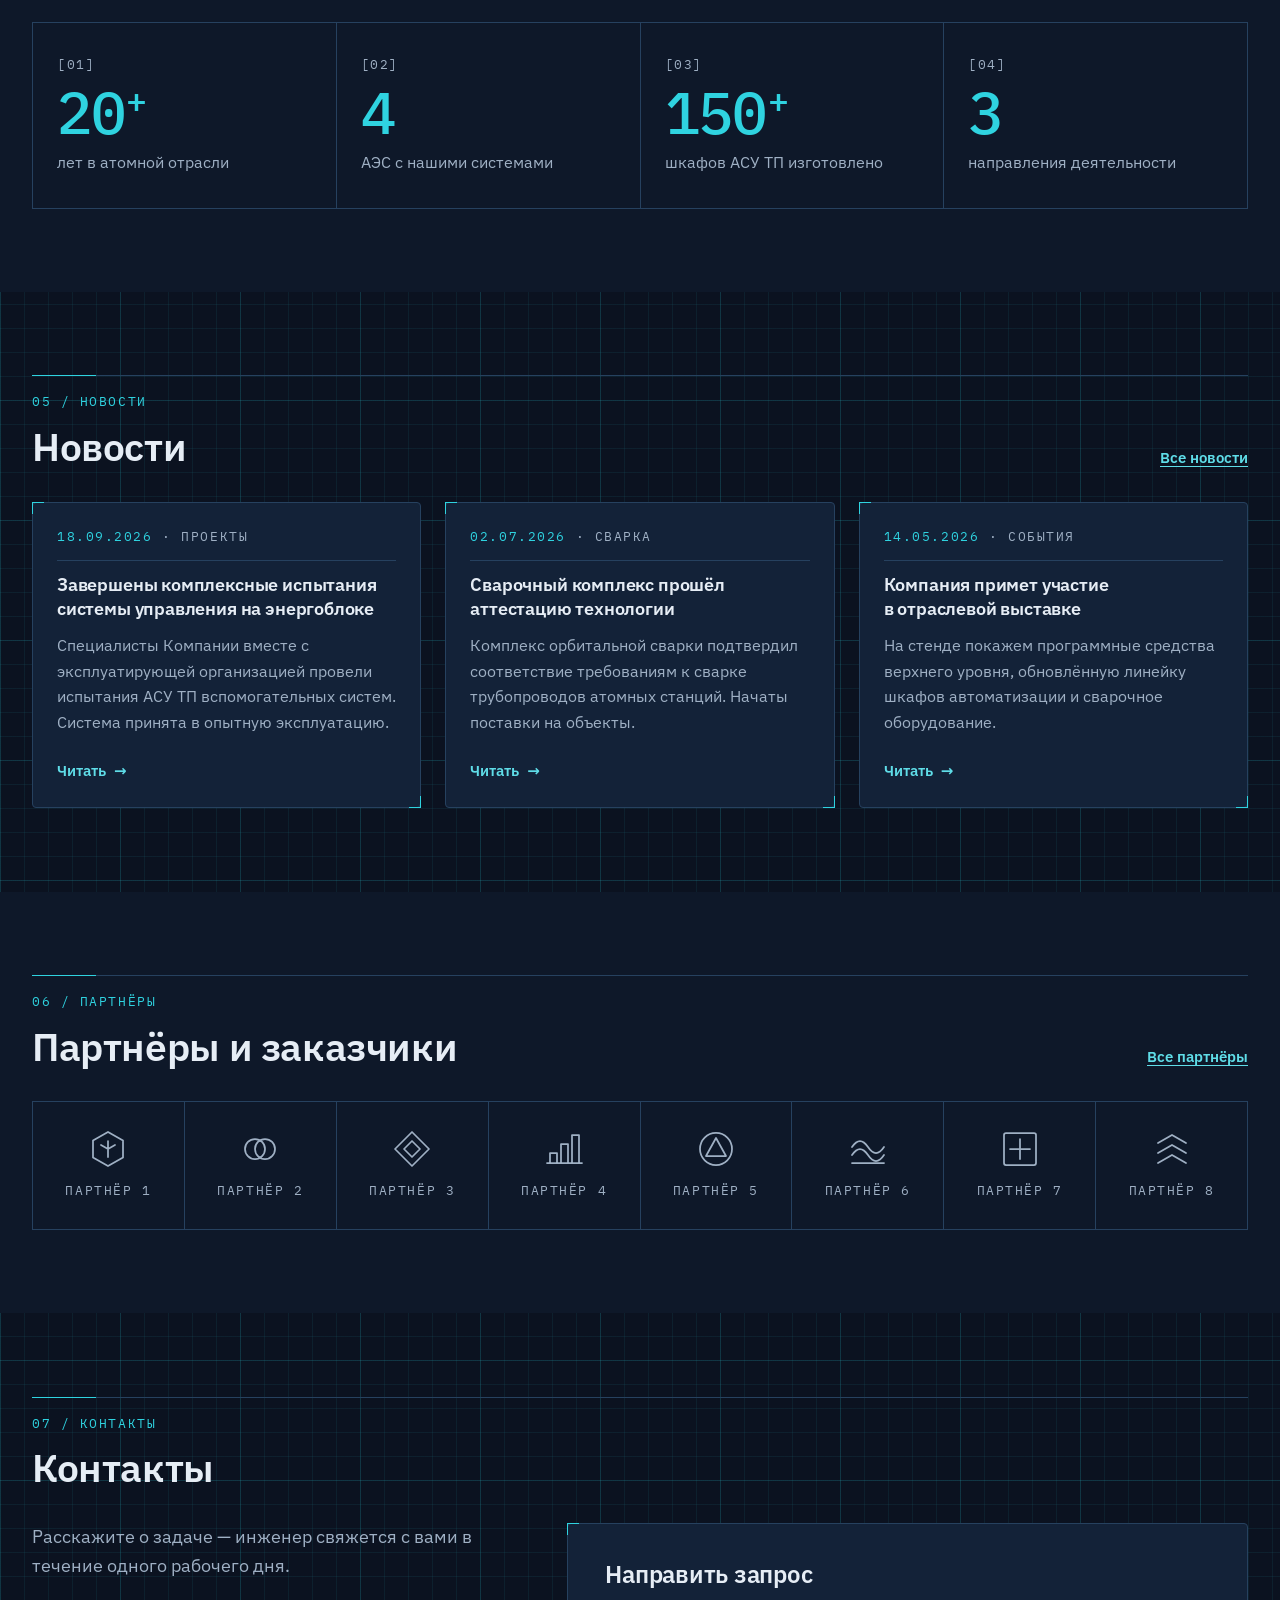
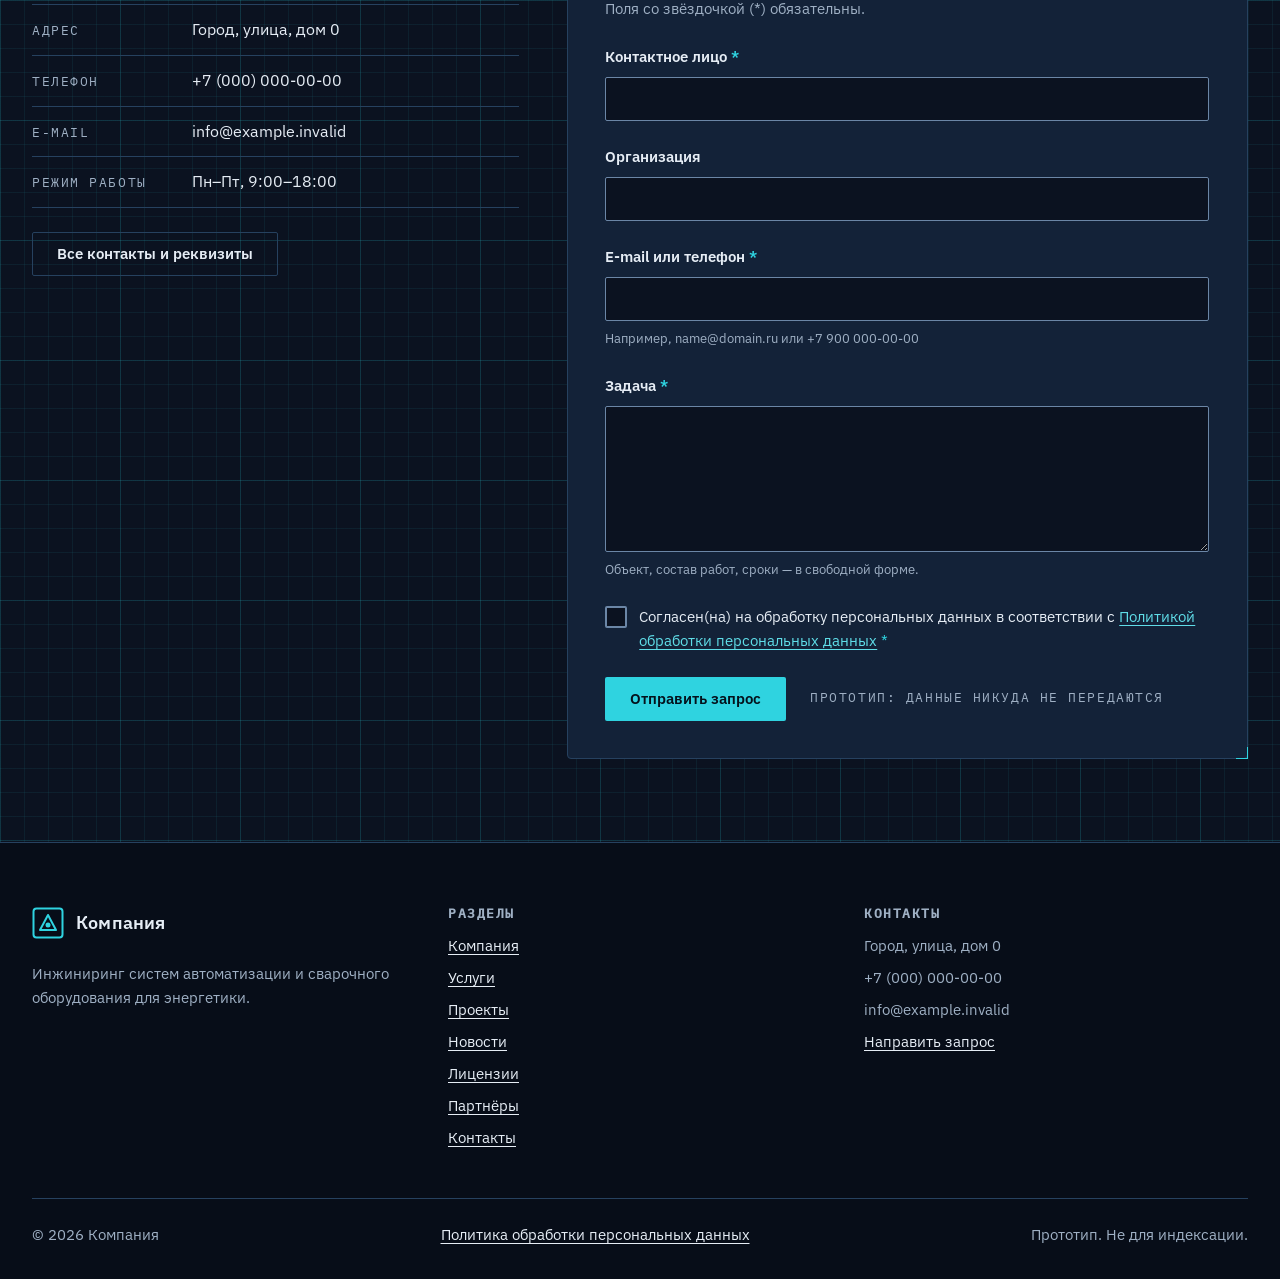
==== commit 507d03d0: "WIP 0007: A/B switcher moves into a prototype strip above the header, no longer covers content" ====
--- a/index.html
+++ b/index.html
@@ -19,6 +19,16 @@
 </head>
 <body>
   <a class="skip-link" href="#main">Перейти к содержанию</a>
+  <div class="proto-bar theme-inverse">
+    <div class="container proto-bar__inner">
+      <p class="proto-bar__note">Прототип<span class="proto-bar__hint"> сайта · две концепции оформления</span></p>
+      <button class="concept-switch" type="button" data-concept-toggle hidden aria-label="Переключить концепцию оформления">
+        <span class="concept-switch__word" aria-hidden="true">Концепция</span>
+        <span class="concept-switch__opt is-active" data-concept-opt="a" aria-hidden="true">A</span>
+        <span class="concept-switch__opt" data-concept-opt="b" aria-hidden="true">B</span>
+      </button>
+    </div>
+  </div>
 
   <header class="site-header">
     <div class="container site-header__inner">
@@ -548,11 +558,6 @@
     </div>
   </footer>
 
-  <button class="concept-switch" type="button" data-concept-toggle hidden aria-label="Переключить концепцию оформления">
-    <span class="concept-switch__word" aria-hidden="true">Концепция</span>
-    <span class="concept-switch__opt is-active" data-concept-opt="a" aria-hidden="true">A</span>
-    <span class="concept-switch__opt" data-concept-opt="b" aria-hidden="true">B</span>
-  </button>
   <div class="visually-hidden" role="status" aria-live="polite" data-concept-status></div>
 </body>
 </html>
--- a/assets/css/tokens.css
+++ b/assets/css/tokens.css
@@ -48,6 +48,7 @@
   --container: 76rem;
   --gutter: clamp(1rem, 0.5rem + 2vw, 2rem);
   --header-h: 4.5rem;
+  --proto-bar-h: 2.75rem;              /* prototype strip with the A/B switcher */
 
   /* Motion */
   --dur-fast: 150ms;
--- a/assets/css/base.css
+++ b/assets/css/base.css
@@ -334,9 +334,6 @@
   .brand__name {
     font-size: var(--fs-base);
   }
-  .concept-switch__word {
-    display: none;
-  }
 }
 
 /* ---------- Sections ---------- */
@@ -392,7 +389,7 @@
   background: var(--hero-bg);
   color: var(--color-text);
   padding-block: clamp(4rem, 3rem + 6vw, 8rem);
-  min-height: min(48rem, calc(100vh - var(--header-h)));
+  min-height: min(48rem, calc(100vh - var(--header-h) - var(--proto-bar-h)));
   display: flex;
   align-items: center;
 }
@@ -668,41 +665,72 @@
   color: var(--color-text-muted);
 }
 
-/* ---------- Concept switcher (fixed corner button) ---------- */
+/* ---------- Prototype bar with the concept switcher ----------
+   A thin strip above the header, in the normal flow: it scrolls away with the page
+   and never covers content (a fixed corner button used to hide the footer line). */
+.proto-bar {
+  background: var(--color-bg);
+  color: var(--color-text-muted);
+  border-bottom: 1px solid var(--color-border);
+  font-size: var(--fs-xs);
+}
+.proto-bar__inner {
+  display: flex;
+  align-items: center;
+  justify-content: space-between;
+  gap: var(--space-3);
+  min-height: var(--proto-bar-h);
+}
+.proto-bar__note {
+  font-family: var(--font-label);
+  letter-spacing: var(--label-tracking);
+  text-transform: var(--label-transform);
+}
 .concept-switch {
-  position: fixed;
-  right: max(var(--space-4), env(safe-area-inset-right));
-  bottom: max(var(--space-4), env(safe-area-inset-bottom));
-  z-index: 90;
   display: inline-flex;
   align-items: center;
   gap: var(--space-2);
-  min-height: 2.75rem;
-  padding: var(--space-2) var(--space-4);
+  flex-shrink: 0;
+  min-height: 2.25rem;
+  padding: 0.125rem 0.125rem 0.125rem var(--space-3);
   border: 1px solid var(--color-accent);
   border-radius: 999px;
   background: var(--color-surface);
   color: var(--color-text);
-  font-family: var(--font-mono);
+  font-family: var(--font-label);
   font-size: var(--fs-xs);
-  box-shadow: 0 4px 16px rgba(0, 0, 0, 0.25);
+  letter-spacing: var(--label-tracking);
+  text-transform: var(--label-transform);
   cursor: pointer;
+}
+.concept-switch[hidden] {
+  display: none;
 }
 .concept-switch:hover {
   background: var(--color-surface-2);
+}
+.concept-switch__word {
+  margin-right: var(--space-1);
 }
 .concept-switch__opt {
   display: inline-grid;
   place-items: center;
-  width: 1.75rem;
-  height: 1.75rem;
+  width: 1.875rem;
+  height: 1.875rem;
   border-radius: 50%;
+  font-family: var(--font-mono);
   font-weight: 500;
+  letter-spacing: 0;
   color: var(--color-text-muted);
 }
 .concept-switch__opt.is-active {
   background: var(--color-accent);
   color: var(--color-on-accent);
+}
+@media (max-width: 599.98px) {
+  .proto-bar__hint {
+    display: none;
+  }
 }
 
 /* Smooth theme change; switched off for reduced motion below */
--- a/assets/css/blocks.css
+++ b/assets/css/blocks.css
@@ -2,7 +2,7 @@
  * Content blocks of the home page (welcome, directions, project cards, figures,
  * news, partners, contacts + request form). Written so that inner pages can reuse
  * them. Colours come only from tokens.css; concept B restyles through the same
- * tokens and the few [data-concept="b"] rules at the end of this file.
+ * tokens; its own home-page layout lives in home-b.css.
  */
 
 /* ---------- Shared pieces ---------- */
--- a/assets/css/home-b.css
+++ b/assets/css/home-b.css
@@ -37,6 +37,13 @@
   min-height: 2.75rem;
   padding-inline: var(--space-5);
 }
+/* phones: keep base.css compact header CTA (the B pill padding above would push the menu button onto a second row) */
+@media (max-width: 479.98px) {
+  :root[data-concept="b"] .site-header__cta {
+    padding-inline: var(--space-3);
+    font-size: var(--fs-xs);
+  }
+}
 :root[data-concept="b"] .site-nav__link {
   font-weight: 500;
 }
@@ -209,6 +216,7 @@
 :root[data-concept="b"] .direction__top {
   position: relative;
   display: grid;
+  grid-template-columns: minmax(0, 1fr);
   place-items: center;
   aspect-ratio: 16 / 10;
   margin: calc(-1 * var(--card-pad)) calc(-1 * var(--card-pad)) var(--space-3);
@@ -304,6 +312,9 @@
   }
   :root[data-concept="b"] #key-projects li:first-child {
     grid-row: span 3;
+  }
+  :root[data-concept="b"] #key-projects li:first-child .card__body {
+    flex: 0 0 auto;
   }
   :root[data-concept="b"] #key-projects li:first-child .project__cover {
     flex: 1;
@@ -455,14 +466,18 @@
   padding-block: clamp(3rem, 2rem + 3vw, 5rem);
 }
 :root[data-concept="b"] .partners {
-  display: flex;
-  flex-wrap: wrap;
-  justify-content: center;
-  gap: var(--space-2) clamp(1rem, 0.25rem + 2.5vw, 2.75rem);
+  grid-template-columns: repeat(2, minmax(0, 1fr));
+  justify-items: center;
+  gap: var(--space-2) var(--space-4);
   padding: clamp(1rem, 0.5rem + 2vw, 2.25rem) clamp(1rem, 0.5rem + 2vw, 3rem);
   border: 0;
   border-radius: var(--radius-xl);
   background: var(--color-bg-alt);
+}
+@media (min-width: 720px) {
+  :root[data-concept="b"] .partners {
+    grid-template-columns: repeat(4, minmax(0, 1fr));
+  }
 }
 :root[data-concept="b"] .partners__item {
   flex-direction: row;
@@ -490,9 +505,6 @@
 :root[data-concept="b"] #contacts {
   background-color: var(--color-bg-alt);
 }
-:root[data-concept="b"] .contacts {
-  align-items: center;
-}
 :root[data-concept="b"] .contacts__list {
   gap: var(--space-4);
   border-top: 0;
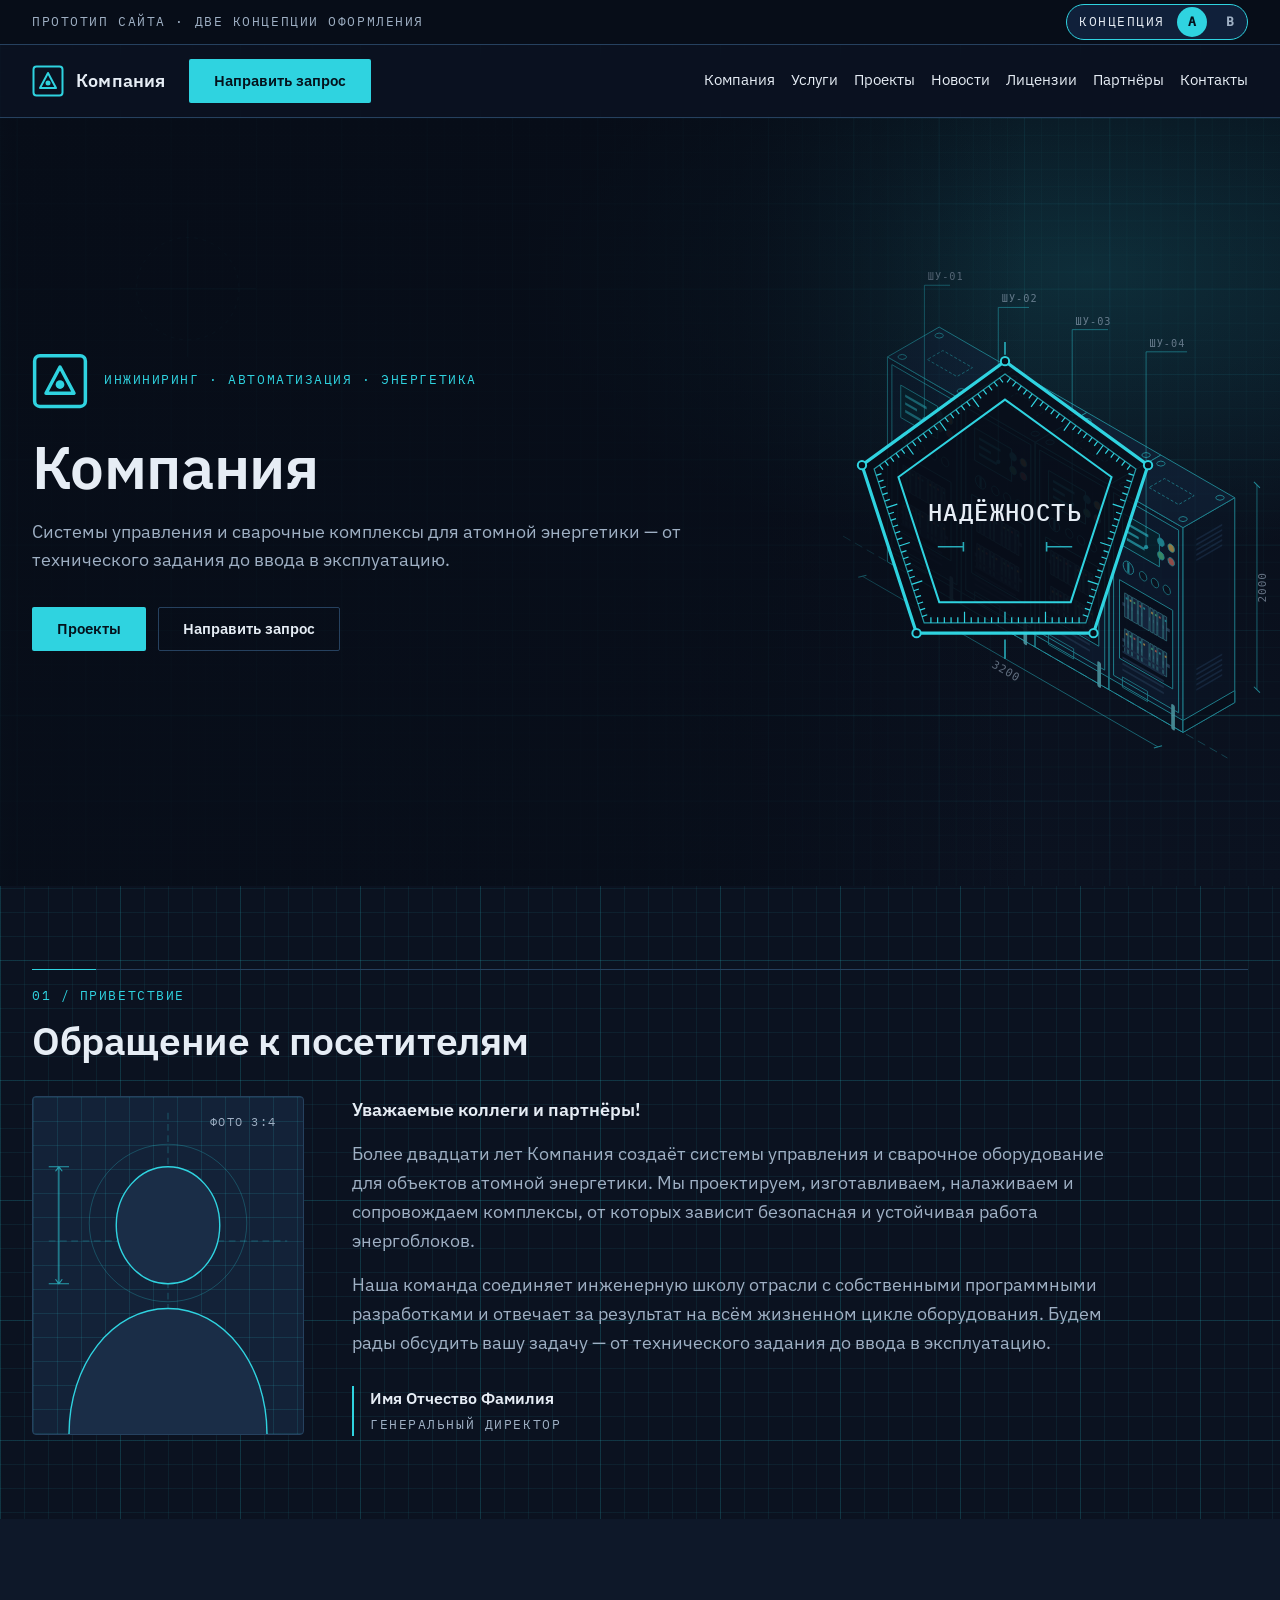
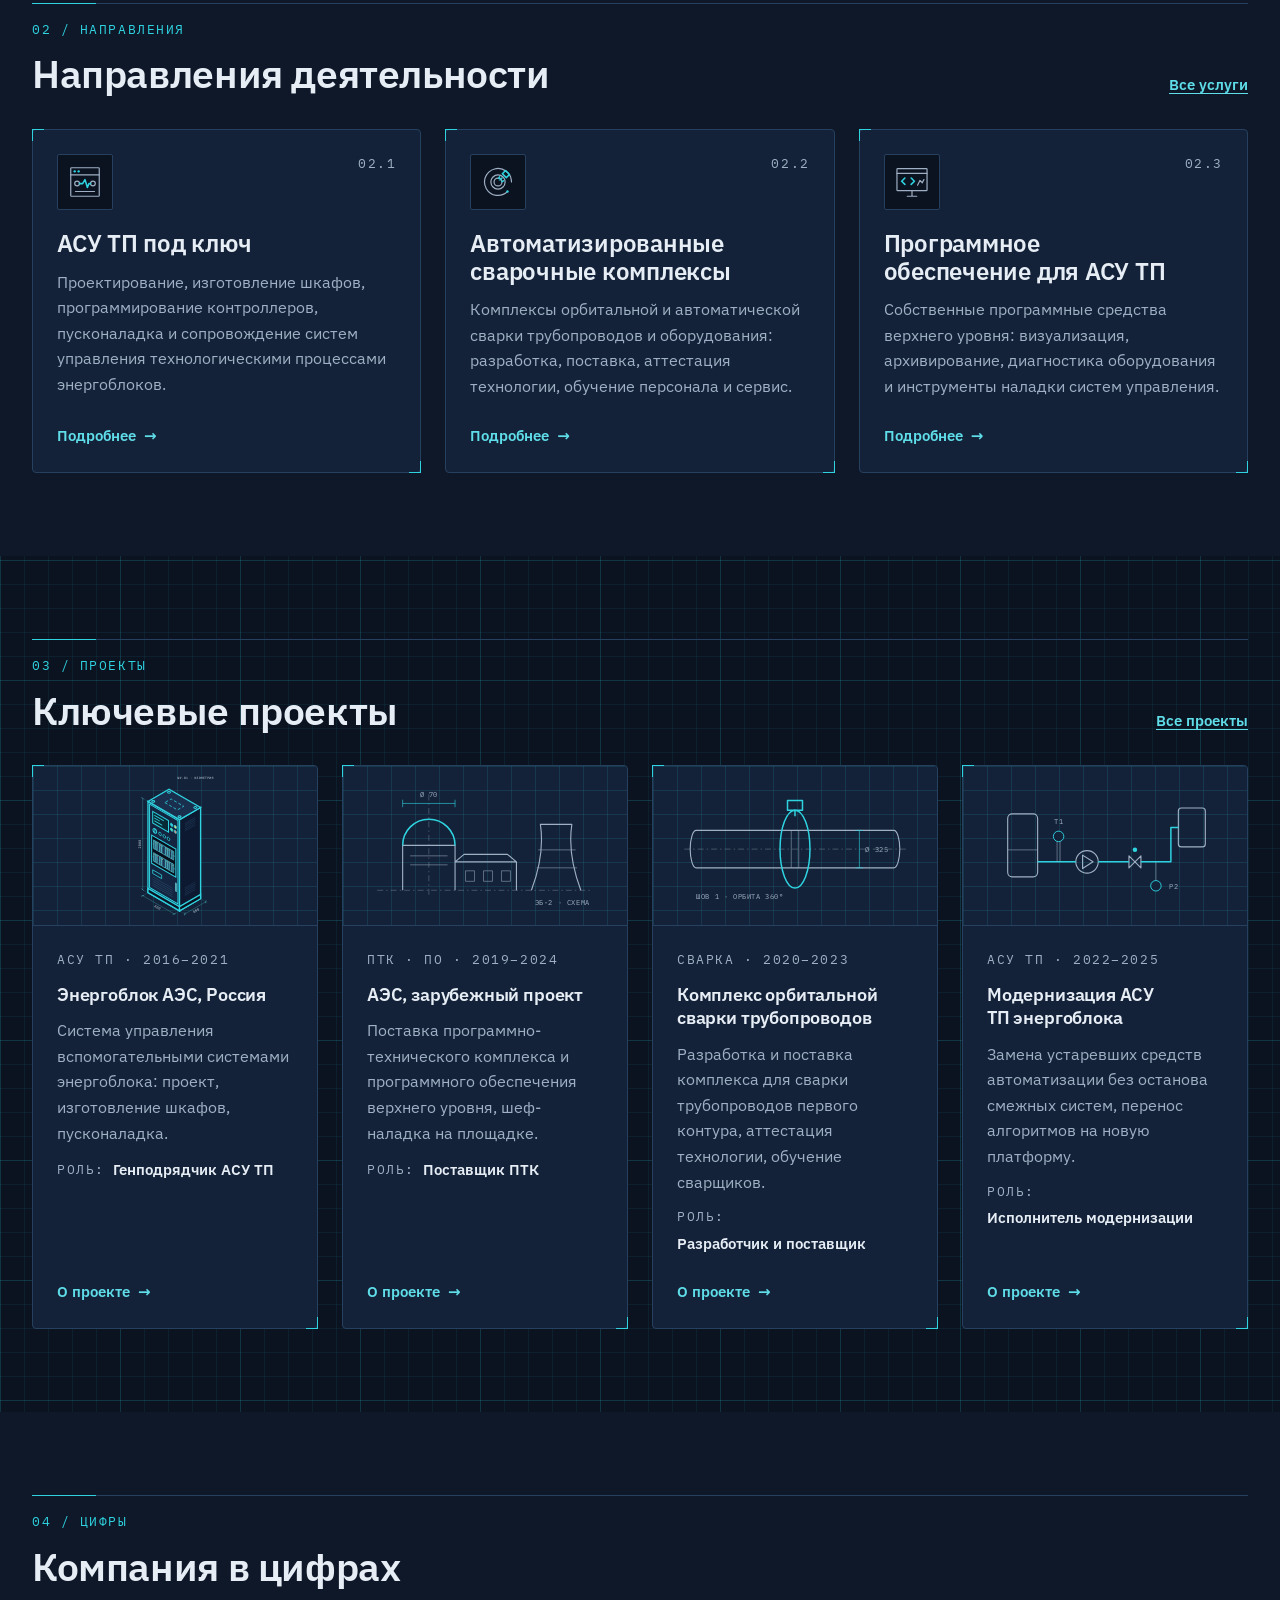
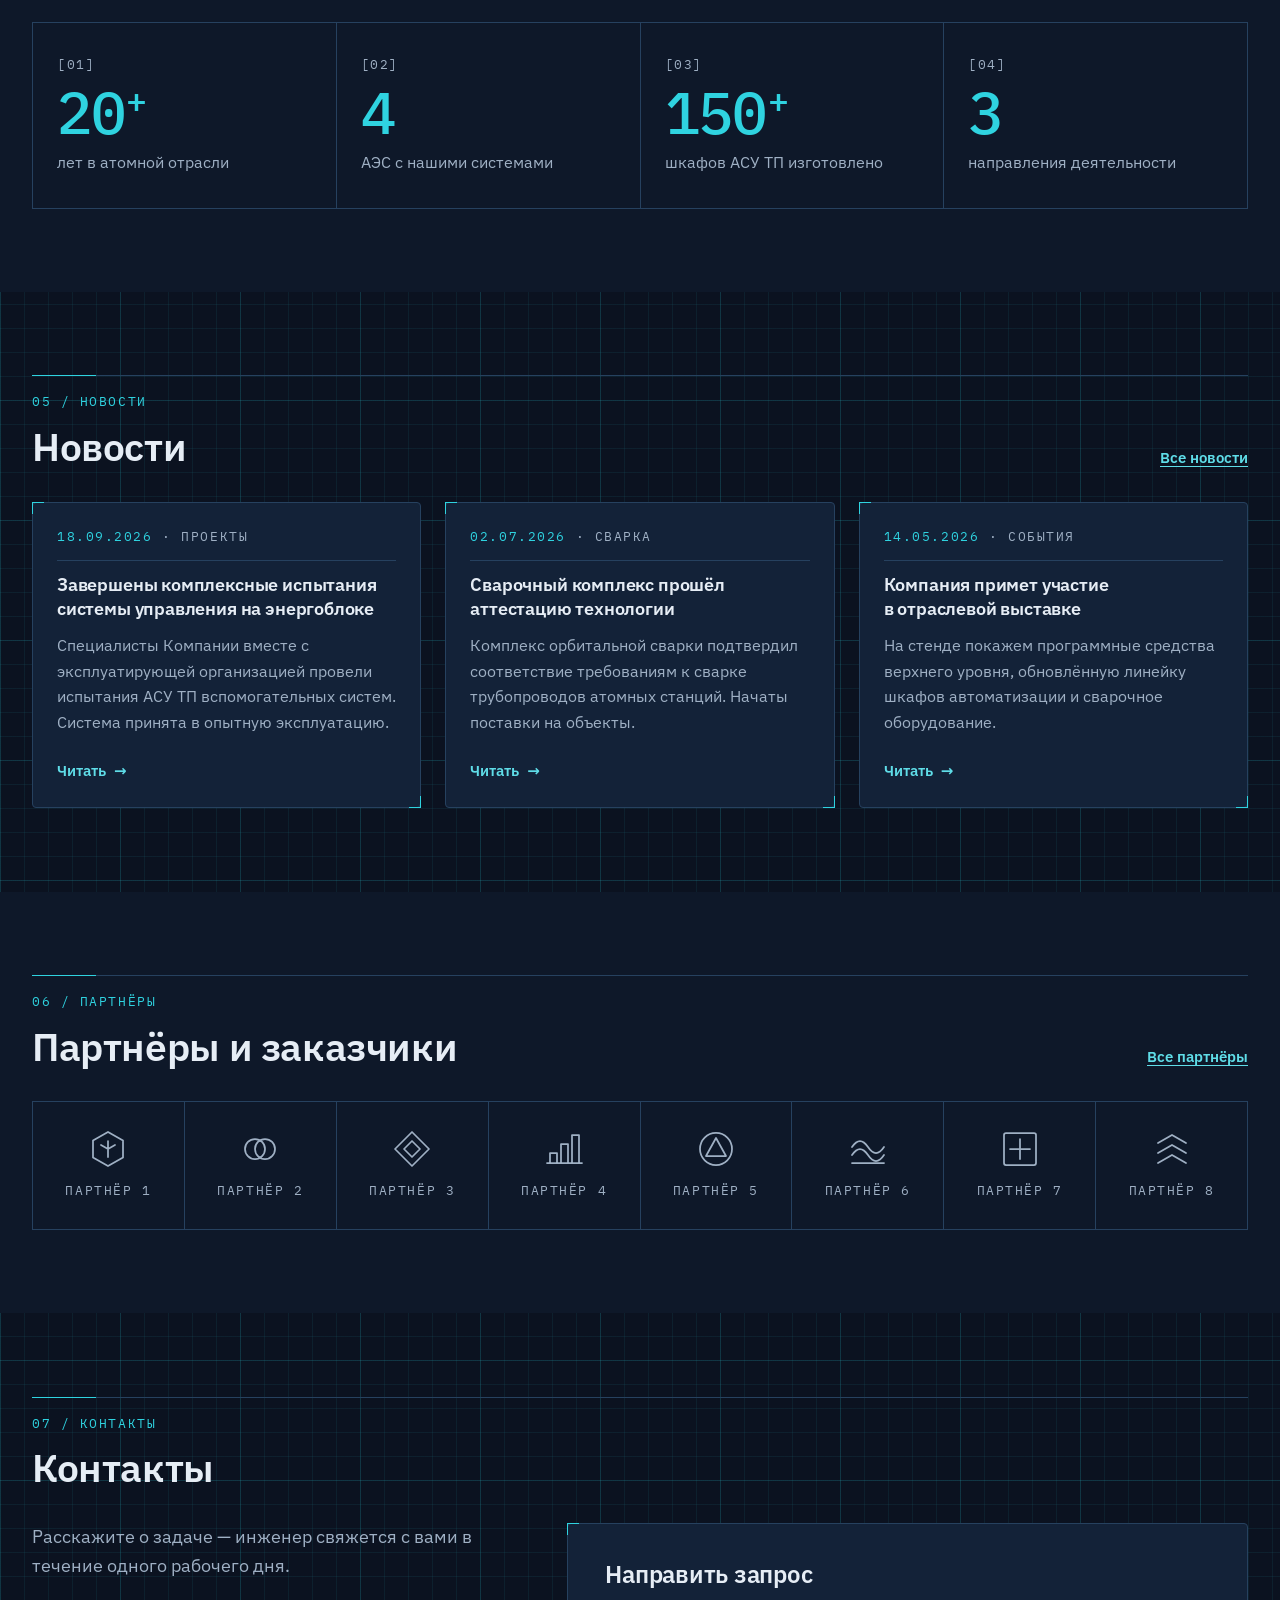
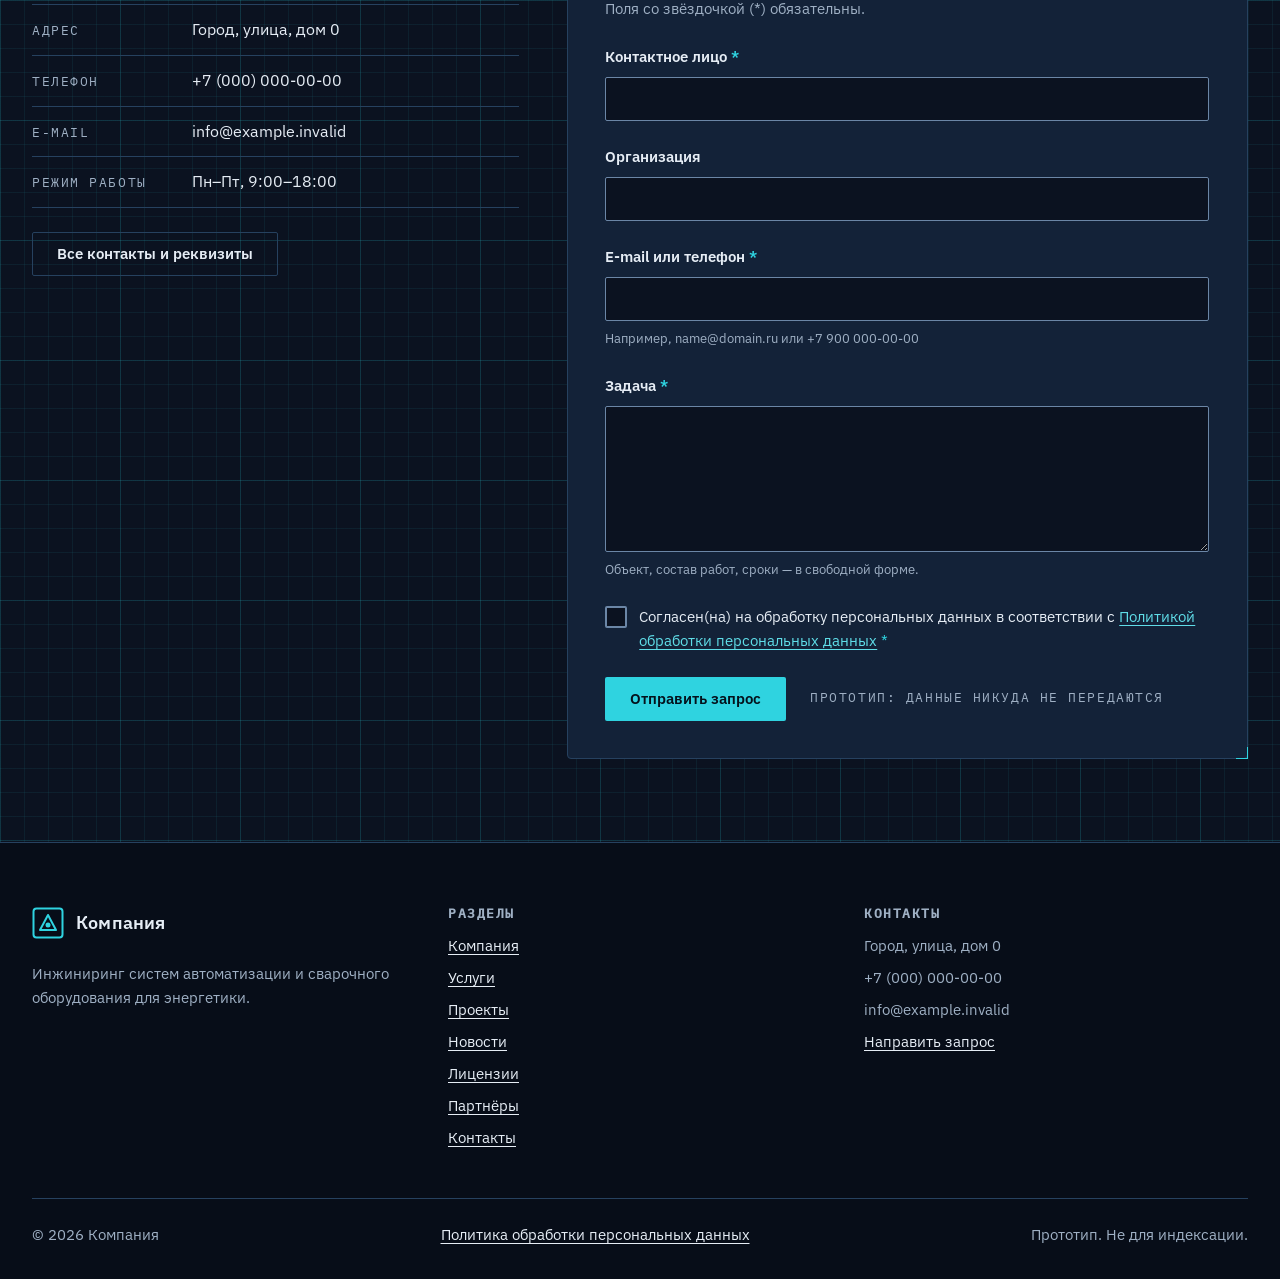
==== commit d7e5a70e: "WIP 0007: switcher name contains its visible label; preload only the active concept's text font" ====
--- a/index.html
+++ b/index.html
@@ -7,7 +7,6 @@
   <title>Компания — прототип сайта</title>
   <meta name="description" content="Кликабельный прототип корпоративного сайта инжиниринговой компании.">
   <link rel="icon" href="assets/img/favicon.svg" type="image/svg+xml">
-  <link rel="preload" href="assets/fonts/ibm-plex-sans/ibm-plex-sans-cyrillic-400-normal.woff2" as="font" type="font/woff2" crossorigin>
   <link rel="stylesheet" href="assets/css/fonts.css">
   <link rel="stylesheet" href="assets/css/tokens.css">
   <link rel="stylesheet" href="assets/css/base.css">
@@ -22,7 +21,7 @@
   <div class="proto-bar theme-inverse">
     <div class="container proto-bar__inner">
       <p class="proto-bar__note">Прототип<span class="proto-bar__hint"> сайта · две концепции оформления</span></p>
-      <button class="concept-switch" type="button" data-concept-toggle hidden aria-label="Переключить концепцию оформления">
+      <button class="concept-switch" type="button" data-concept-toggle hidden aria-label="Концепция A B: переключить оформление">
         <span class="concept-switch__word" aria-hidden="true">Концепция</span>
         <span class="concept-switch__opt is-active" data-concept-opt="a" aria-hidden="true">A</span>
         <span class="concept-switch__opt" data-concept-opt="b" aria-hidden="true">B</span>
--- a/assets/css/base.css
+++ b/assets/css/base.css
@@ -718,8 +718,7 @@
   width: 1.875rem;
   height: 1.875rem;
   border-radius: 50%;
-  font-family: var(--font-mono);
-  font-weight: 500;
+  font-weight: 600;
   letter-spacing: 0;
   color: var(--color-text-muted);
 }
